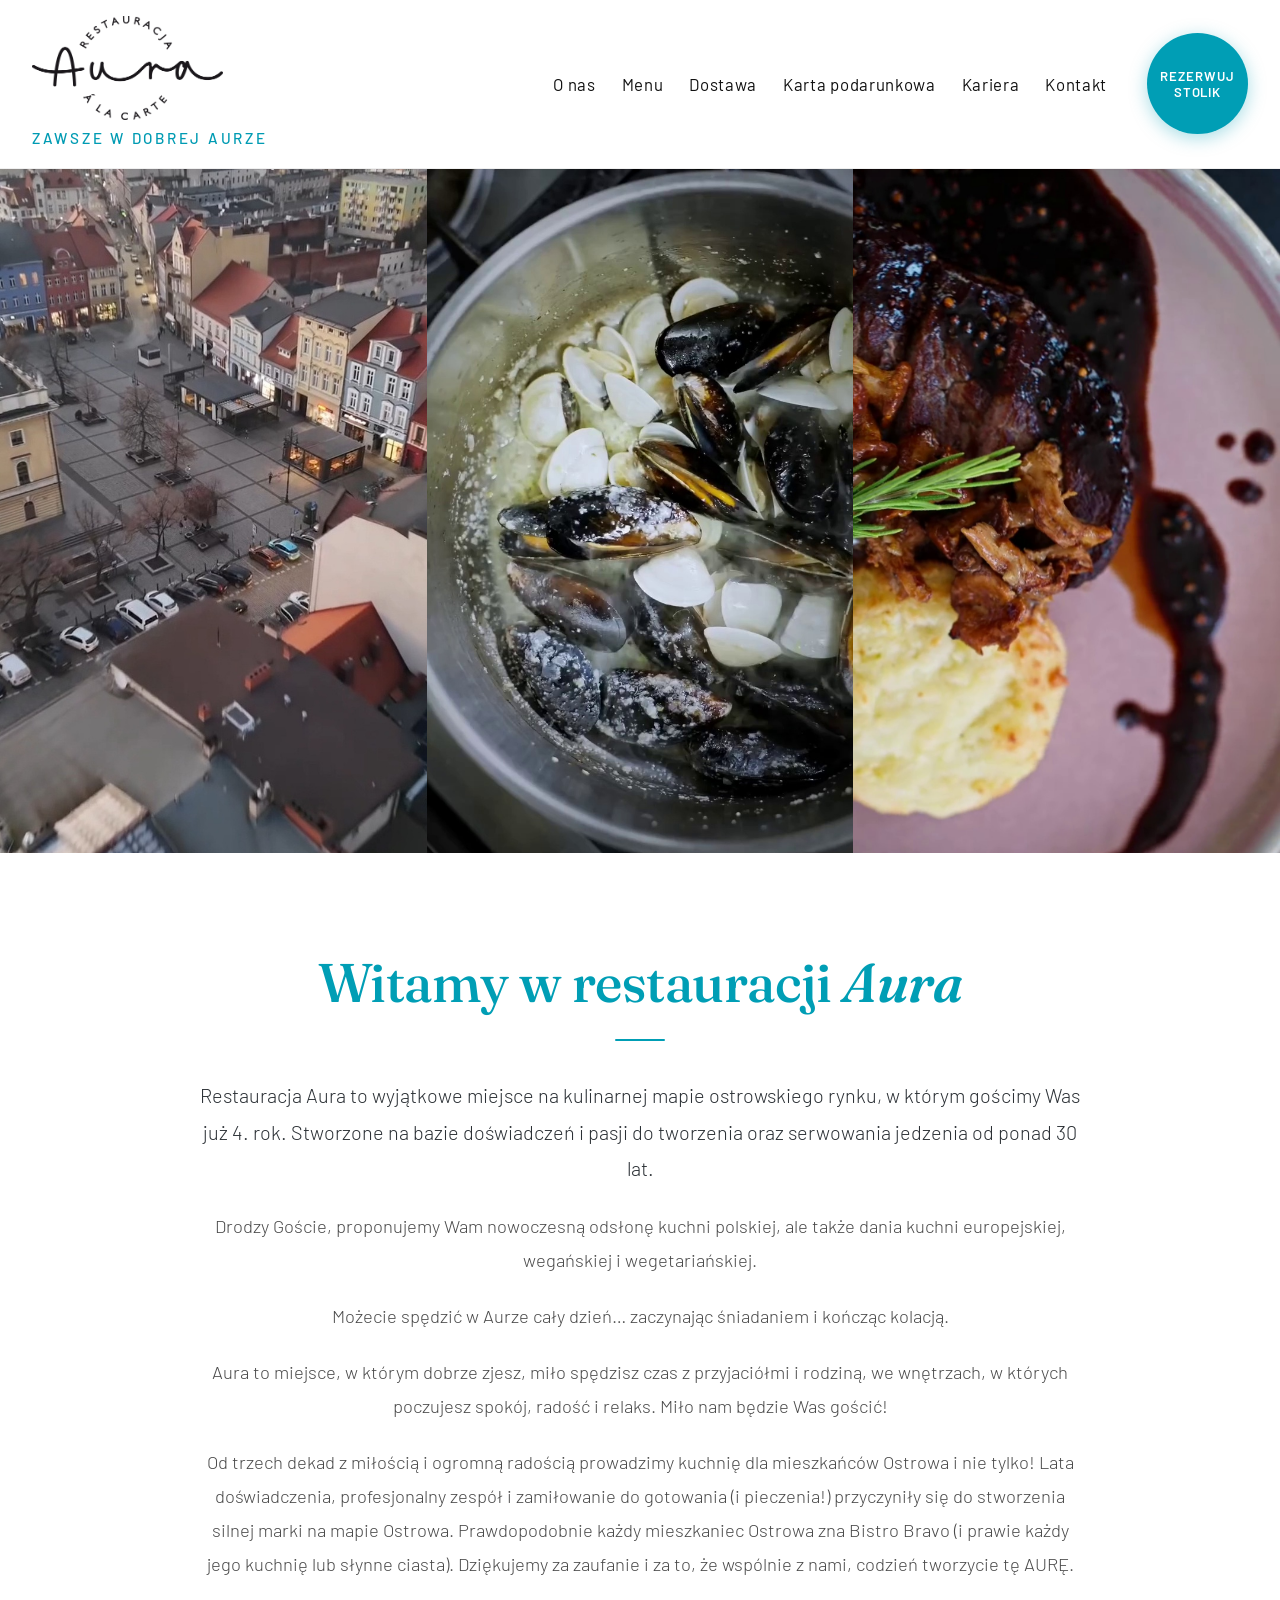
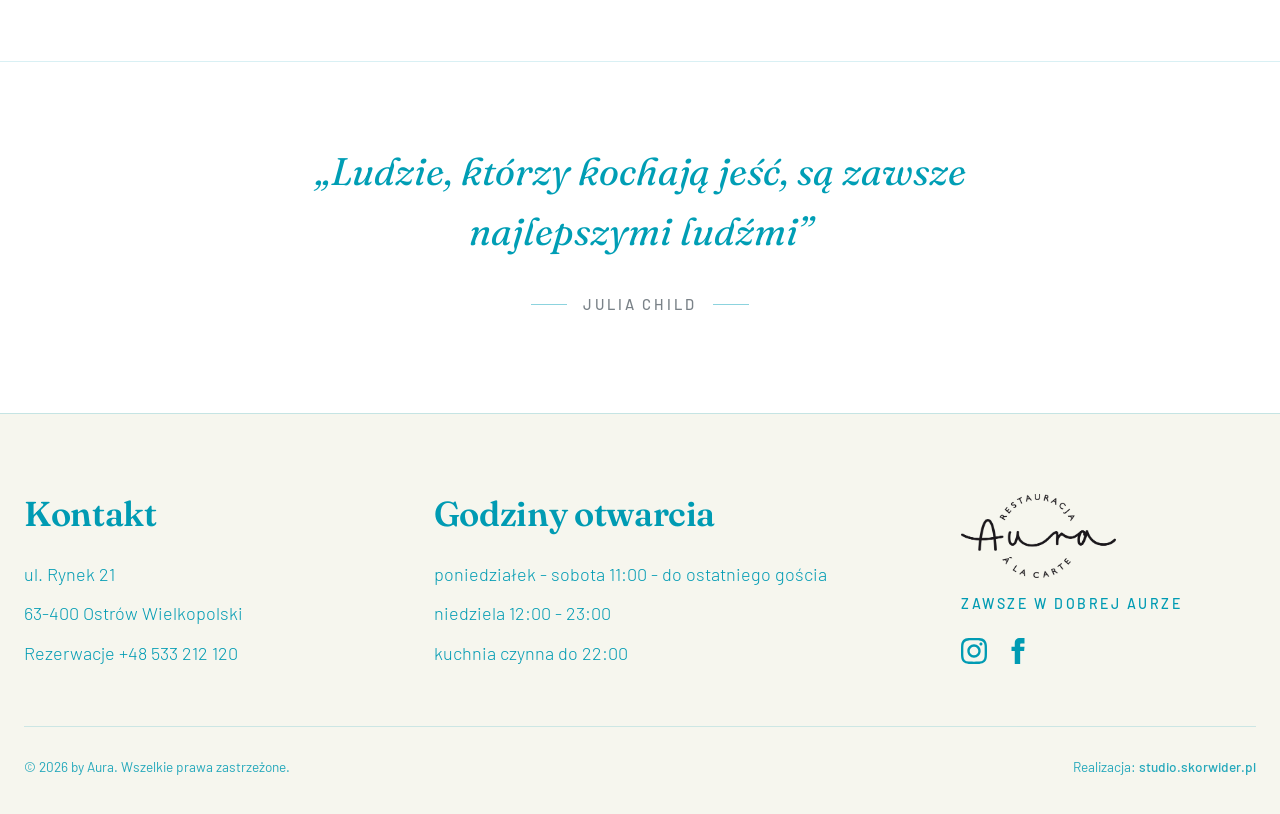
==== index.html @ ccc0af33 "Dopasowanie ukladu i stylistyki stopki (Kontakt i Godziny otwarcia) do oryginalnego projektu z zalac" ====
<!DOCTYPE html>
<html lang="pl">
<head>
  <meta charset="UTF-8">
  <meta name="viewport" content="width=device-width, initial-scale=1.0">
  <title>Aura Restauracja | Zawsze w dobrej aurze | Ostrów Wielkopolski</title>
  <meta name="description" content="Restauracja Aura à la carte na rynku w Ostrowie Wielkopolskim. Nowoczesna kuchnia polska i europejska, autorskie dania, wyjątkowa atmosfera. Zawsze w dobrej aurze.">
  <meta name="theme-color" content="#4b8a9b">
  <link rel="icon" type="image/png" href="assets/images/Aura_ikona.png">
  <link rel="preconnect" href="https://fonts.googleapis.com">
  <link rel="preconnect" href="https://fonts.gstatic.com" crossorigin>
  <link href="https://fonts.googleapis.com/css2?family=Barlow:ital,wght@0,200;0,300;0,400;0,500;0,600;0,700;1,300;1,400&family=Fraunces:ital,opsz,wght@0,9..144,300;0,9..144,400;0,9..144,500;0,9..144,600;0,9..144,700;1,9..144,400;1,9..144,500;1,9..144,600&display=swap" rel="stylesheet">
  <link rel="stylesheet" href="assets/css/style.css">
</head>
<body data-top-version="3">

  <!-- =========================================================
       FLOATING VERSION SWITCHER (Wybierz wersję nagłówka)
       ========================================================= -->
    <!-- =========================================================
       GÓRNY PASEK STRONY (UKŁAD I WYMIARY Z OBECNEJ STRONY - ZAŁĄCZNIK 2)
       ========================================================= -->
  <header class="site-header" id="siteHeader">
    <div class="header-container">
      
      <!-- LEWA STRONA: LOGO + HASŁO ZAWSZE W DOBREJ AURZE -->
      <div class="header-brand">
        <a href="#" class="logo-link">
          <img src="assets/images/Aura_logo_crop.png" alt="Aura Restauracja à la carte" class="logo-img">
        </a>
        <span class="tagline">ZAWSZE W DOBREJ AURZE</span>
      </div>

      <!-- PRAWA STRONA: MENU + OKRĄGŁY PRZYCISK REZERWACJI (101px) + IKONY SOCIAL MEDIA -->
      <div class="header-right-area">
        <nav class="main-nav" aria-label="Główna nawigacja">
          <ul class="nav-links">
            <li><a href="#o-nas" class="nav-link">O nas</a></li>
            <li class="has-submenu">
              <a href="#menu" class="nav-link">Menu</a>
              <ul class="nav-submenu">
                <li><a href="#dania" class="submenu-link">Dania</a></li>
                <li><a href="#napoje" class="submenu-link">Napoje</a></li>
                <li><a href="#alkohole" class="submenu-link">Alkohole</a></li>
              </ul>
            </li>
            <li><a href="#dostawa" class="nav-link">Dostawa</a></li>
            <li><a href="#karta-podarunkowa" class="nav-link">Karta podarunkowa</a></li>
            <li><a href="#kariera" class="nav-link">Kariera</a></li>
            <li><a href="#kontakt" class="nav-link">Kontakt</a></li>
          </ul>
        </nav>

        <div class="header-action-column">
          <a href="rezerwacja.html" class="btn-circle-booking" aria-label="Rezerwuj stolik">
            <span>Rezerwuj<br>stolik</span>
          </a>
        </div>
      </div>

    </div>
  </header>

  <!-- =========================================================
       HERO: TRZY PIONOWE FILMY OBOK SIEBIE
       ========================================================= -->
  <main>
    <section class="hero-videos-section" id="hero">
      <div class="videos-grid">

        <!-- FILM 1: Miejsce do którego chce się wracać (Klatka startowa: Rynek z góry) -->
        <article class="video-card" data-video="1" data-start="0" tabindex="0" aria-label="Odtwórz film: Miejsce do którego chce się wracać">
          <video 
            src="assets/videos/miejsce-do-ktorego-chce-sie-wracac.mp4" 
            poster="assets/images/poster_miejsce.jpg" 
            preload="metadata" 
            playsinline 
            muted>
          </video>
          </article>

        <!-- FILM 2: Mule / Owoce morza (Klatka startowa: 00:00:01) -->
        <article class="video-card" data-video="2" data-start="1.0" tabindex="0" aria-label="Odtwórz film: Świeże mule i owoce morza">
          <video 
            src="assets/videos/mule-owoce-morza.mp4" 
            poster="assets/images/poster_mule.jpg" 
            preload="metadata" 
            playsinline 
            muted>
          </video>
          </article>

        <!-- FILM 3: Soczysta Polędwica Wołowa (Klatka startowa: 00:00:19) -->
        <article class="video-card" data-video="3" data-start="19.0" tabindex="0" aria-label="Odtwórz film: Soczysta polędwica wołowa">
          <video 
            src="assets/videos/soczysta-poledwica.mp4" 
            poster="assets/images/poster_poledwica.jpg" 
            preload="metadata" 
            playsinline 
            muted>
          </video>
          </article>

      </div>
    </section>

    <!-- =========================================================
         ABOUT: WITAMY W RESTAURACJI AURA (Treść od Użytkownika)
         ========================================================= -->
    <section class="about-section" id="o-nas">
      <div class="about-container">
        
        <header class="about-header">
          <h2 class="about-heading">Witamy w restauracji <span class="brand-italic">Aura</span></h2>
          <div class="teal-divider-line"></div>
        </header>

        <div class="about-intro-text">
          <p class="about-lead">
            Restauracja Aura to wyjątkowe miejsce na kulinarnej mapie ostrowskiego rynku, w którym gościmy Was już 4. rok. Stworzone na bazie doświadczeń i pasji do tworzenia oraz serwowania jedzenia od ponad 30 lat.
          </p>

          <p>
            Drodzy Goście, proponujemy Wam nowoczesną odsłonę kuchni polskiej, ale także dania kuchni europejskiej, wegańskiej i wegetariańskiej.
          </p>

          <p>
            Możecie spędzić w Aurze cały dzień… zaczynając śniadaniem i kończąc kolacją.
          </p>

          <p>
            Aura to miejsce, w którym dobrze zjesz, miło spędzisz czas z przyjaciółmi i rodziną, we wnętrzach, w których poczujesz spokój, radość i relaks. Miło nam będzie Was gościć!
          </p>

          <p>
            Od trzech dekad z miłością i ogromną radością prowadzimy kuchnię dla mieszkańców Ostrowa i nie tylko! Lata doświadczenia, profesjonalny zespół i zamiłowanie do gotowania (i pieczenia!) przyczyniły się do stworzenia silnej marki na mapie Ostrowa. Prawdopodobnie każdy mieszkaniec Ostrowa zna Bistro Bravo (i prawie każdy jego kuchnię lub słynne ciasta). Dziękujemy za zaufanie i za to, że wspólnie z nami, codzień tworzycie tę AURĘ.
          </p>
        </div>



      </div>
    </section>

    <!-- =========================================================
         CYTAT KULINARNY (JULIA CHILD)
         ========================================================= -->
    <section class="quote-section" aria-label="Cytat kulinarny">
      <div class="quote-container">
        <blockquote class="quote-text">
          „Ludzie, którzy kochają jeść, są zawsze najlepszymi ludźmi”
        </blockquote>
        <div class="quote-author">
          Julia Child
        </div>
      </div>
    </section>

  </main>

  <!-- =========================================================
       STOPKA STRONY
       ========================================================= -->
  <footer class="site-footer" id="kontakt">
    <div class="footer-container">
      
      <div class="footer-col footer-contact-col">
        <h3 class="footer-heading">Kontakt</h3>
        <div class="footer-text-block">
          <p>ul. Rynek 21</p>
          <p>63-400 Ostrów Wielkopolski</p>
          <p><a href="tel:+48533212120" class="footer-link-item">Rezerwacje +48 533 212 120</a></p>
        </div>
      </div>

      <div class="footer-col footer-hours-col">
        <h3 class="footer-heading">Godziny otwarcia</h3>
        <div class="footer-text-block">
          <p>poniedziałek - sobota 11:00 - do ostatniego gościa</p>
          <p>niedziela 12:00 - 23:00</p>
          <p>kuchnia czynna do 22:00</p>
        </div>
      </div>

      <div class="footer-col footer-brand-col">
        <img src="assets/images/Aura_logo_crop.png" alt="Aura Restauracja à la carte" class="footer-logo">
        <p class="footer-tagline">Zawsze w dobrej aurze</p>
        <div class="footer-socials">
          <a href="https://www.instagram.com/aura.restauracja?igsh=MXBmbDlhY2dtZnp1bA==" target="_blank" rel="noopener" class="footer-social-link" aria-label="Instagram">
            <svg viewBox="0 0 24 24"><path d="M12 2.163c3.204 0 3.584.012 4.85.07 3.252.148 4.771 1.691 4.919 4.919.058 1.265.069 1.645.069 4.849 0 3.205-.012 3.584-.069 4.849-.149 3.225-1.664 4.771-4.919 4.919-1.266.058-1.644.07-4.85.07-3.204 0-3.584-.012-4.849-.07-3.26-.149-4.771-1.699-4.919-4.92-.058-1.265-.07-1.644-.07-4.849 0-3.204.013-3.583.07-4.849.149-3.227 1.664-4.771 4.919-4.919 1.266-.057 1.645-.069 4.849-.069zm0-2.163c-3.259 0-3.667.014-4.947.072-4.358.2-6.78 2.618-6.98 6.98-.059 1.281-.073 1.689-.073 4.948 0 3.259.014 3.668.072 4.948.2 4.358 2.618 6.78 6.98 6.98 1.281.058 1.689.072 4.948.072 3.259 0 3.668-.014 4.948-.072 4.354-.2 6.782-2.618 6.979-6.98.059-1.28.073-1.689.073-4.948 0-3.259-.014-3.667-.072-4.947-.196-4.354-2.617-6.78-6.979-6.98-1.281-.059-1.69-.073-4.949-.073zm0 5.838c-3.403 0-6.162 2.759-6.162 6.162s2.759 6.163 6.162 6.163 6.162-2.759 6.162-6.163c0-3.403-2.759-6.162-6.162-6.162zm0 10.162c-2.209 0-4-1.79-4-4 0-2.209 1.791-4 4-4s4 1.791 4 4c0 2.21-1.791 4-4 4zm6.406-11.845c-.796 0-1.441.645-1.441 1.44s.645 1.44 1.441 1.44c.795 0 1.439-.645 1.439-1.44s-.644-1.44-1.439-1.44z"/></svg>
          </a>
          <a href="https://m.facebook.com/profile.php/?id=61554936105531" target="_blank" rel="noopener" class="footer-social-link" aria-label="Facebook">
            <svg viewBox="0 0 24 24"><path d="M9 8h-3v4h3v12h5v-12h3.642l.358-4h-4v-1.667c0-.955.192-1.333 1.115-1.333h2.885v-5h-3.808c-3.596 0-5.192 1.583-5.192 4.615v3.385z"/></svg>
          </a>
        </div>
      </div>

    </div>

    <div class="footer-bottom">
      <div>© 2026 by Aura. Wszelkie prawa zastrzeżone.</div>
      <div>Realizacja: <a href="https://studio.skorwider.pl" target="_blank" rel="noopener">studio.skorwider.pl</a></div>
    </div>
  </footer>



  <script src="assets/js/main.js"></script>
</body>
</html>
---- assets/css/style.css ----
@import url('https://fonts.googleapis.com/css2?family=Barlow:ital,wght@0,200;0,300;0,400;0,500;0,600;0,700;1,300;1,400&family=Fraunces:ital,opsz,wght@0,9..144,300;0,9..144,400;0,9..144,500;0,9..144,600;0,9..144,700;1,9..144,400;1,9..144,500;1,9..144,600&display=swap');

:root {
  /* =========================================================
     DOKŁADNY KOLOR MARKI AURA ZE STRONY AURARESTAURACJA.PL:
     - Tło kółka / przyciski / akcenty (83 wystąpienia na live site):
       HEX: #009EB5 (lub #009BB3)
       RGB: rgb(0, 158, 181)
       CMYK: C=100%, M=13%, Y=0%, K=29%
     - Tekst hasła ZAWSZE W DOBREJ AURZE:
       HEX: #009BB3
       RGB: rgb(0, 155, 179)
       CMYK: C=100%, M=13%, Y=0%, K=30%
     ========================================================= */
  --aura-teal: #009EB5;
  --aura-teal-text: #009BB3;
  --aura-teal-dark: #007c8f;
  --aura-teal-light: #24bcd6;
  --aura-teal-soft: rgba(0, 158, 181, 0.12);
  --aura-teal-glow: rgba(0, 158, 181, 0.38);
  
  --aura-dark: #1f2326;
  --aura-gray: #555d65;
  --aura-gray-light: #8e959d;
  --aura-border: #e2e8ea;
  
  /* Fonty z oryginalnej strony: Fraunces dla nagłówków, Barlow dla menu i treści */
  --font-heading: 'Fraunces', Georgia, serif;
  --font-main: 'Barlow', -apple-system, BlinkMacSystemFont, 'Segoe UI', Roboto, sans-serif;
  --font-quote: 'Fraunces', Georgia, serif;
  
  --shadow-sm: 0 4px 12px rgba(0, 0, 0, 0.05);
  --shadow-md: 0 12px 32px rgba(0, 0, 0, 0.08);
  --shadow-lg: 0 20px 48px rgba(0, 0, 0, 0.14);
  
  --radius-sm: 6px;
  --radius-md: 12px;
  --radius-lg: 20px;
  --radius-pill: 9999px;
  --transition: all 0.3s cubic-bezier(0.25, 0.8, 0.25, 1);
}

*, *::before, *::after {
  box-sizing: border-box;
  margin: 0;
  padding: 0;
}

html {
  scroll-behavior: smooth;
  font-size: 16px;
}

body {
  font-family: var(--font-main);
  background-color: #ffffff;
  color: var(--aura-dark);
  line-height: 1.7;
  overflow-x: clip;
  -webkit-font-smoothing: antialiased;
}

/* =========================================================
   GÓRNY PASEK STRONY (DOKŁADNY UKŁAD I WYMIARY ZE STRONY - ZAŁĄCZNIK 2)
   ========================================================= */
header.site-header {
  position: sticky;
  top: 0;
  z-index: 1000;
  width: 100%;
  background-color: #ffffff;
  border-bottom: 1px solid rgba(0, 0, 0, 0.06);
  box-shadow: 0 2px 10px rgba(0, 0, 0, 0.03);
  transition: var(--transition);
}

.header-container {
  max-width: 1280px;
  margin: 0 auto;
  padding: 16px 32px;
  display: flex;
  align-items: center;
  justify-content: space-between;
}

/* LEWA STRONA: LOGO + HASŁO ZAWSZE W DOBREJ AURZE */
.header-brand {
  display: flex;
  flex-direction: column;
  align-items: flex-start;
  text-decoration: none;
}

.logo-link {
  display: inline-block;
  line-height: 1;
}

.logo-img {
  /* Logo przycięte z przezroczystych marginesów; +200% (3x) względem poprzedniej widocznej wielkości */
  height: 104px;
  width: auto;
  display: block;
}

.tagline {
  font-family: var(--font-main);
  font-size: 0.95rem;
  font-weight: 500;
  letter-spacing: 0.18em;
  text-transform: uppercase;
  color: var(--aura-teal-text); /* #009BB3 */
  margin-top: 6px;
  display: block;
}

/* PRAWA STRONA: MENU + OKRĄGŁY PRZYCISK REZERWACJI (101px) + IKONY SOCIAL MEDIA */
.header-right-area {
  display: flex;
  align-items: center;
  gap: 40px;
}

.nav-links {
  display: flex;
  align-items: center;
  list-style: none;
  gap: 26px;
}

.nav-link {
  text-decoration: none;
  font-family: var(--font-main);
  font-size: 1.05rem;
  font-weight: 400;
  letter-spacing: 0.04em;
  color: #111111;
  transition: var(--transition);
  position: relative;
  padding: 6px 0;
  display: inline-flex;
  align-items: center;
}

.nav-link::after {
  content: '';
  position: absolute;
  bottom: 0;
  left: 0;
  width: 0;
  height: 2px;
  background: var(--aura-teal);
  transition: width 0.3s ease;
}

.nav-link:hover {
  color: var(--aura-teal);
}

.nav-link:hover::after {
  width: 100%;
}

/* Podmenu rozwijane po najechaniu na Menu (w linii poniżej: Dania, Napoje, Alkohole) */
.has-submenu {
  position: relative;
}

.has-submenu::after {
  content: '';
  position: absolute;
  top: 100%;
  left: -20px;
  right: -20px;
  height: 20px;
}

.nav-submenu {
  position: absolute;
  top: calc(100% + 10px);
  left: 50%;
  transform: translateX(-50%) translateY(6px);
  background: #ffffff;
  padding: 8px 18px;
  border-radius: 9999px;
  box-shadow: 0 10px 30px rgba(0, 0, 0, 0.08), 0 2px 8px rgba(0, 158, 181, 0.15);
  border: 1px solid rgba(0, 158, 181, 0.3);
  display: flex;
  align-items: center;
  gap: 16px;
  list-style: none;
  margin: 0;
  opacity: 0;
  visibility: hidden;
  transition: all 0.25s cubic-bezier(0.16, 1, 0.3, 1);
  pointer-events: none;
  z-index: 1200;
  white-space: nowrap;
}

.has-submenu:hover .nav-submenu,
.has-submenu:focus-within .nav-submenu {
  opacity: 1;
  visibility: visible;
  transform: translateX(-50%) translateY(0);
  pointer-events: auto;
}

.submenu-link {
  font-family: var(--font-main);
  font-size: 0.92rem;
  font-weight: 500;
  color: #222222;
  text-decoration: none;
  letter-spacing: 0.03em;
  padding: 2px 4px;
  transition: var(--transition);
  position: relative;
}

.submenu-link::after {
  content: '';
  position: absolute;
  bottom: -2px;
  left: 0;
  width: 0;
  height: 1.5px;
  background: var(--aura-teal);
  transition: width 0.25s ease;
}

.submenu-link:hover {
  color: var(--aura-teal);
}

.submenu-link:hover::after {
  width: 100%;
}

/* Kolumna z okrągłym przyciskiem (dokładnie 101px jak na obecnej stronie) i ikonami SoMe pod spodem */
.header-action-column {
  display: flex;
  flex-direction: column;
  align-items: center;
  gap: 8px;
  flex-shrink: 0;
}

.btn-circle-booking {
  width: 101px;
  height: 101px;
  border-radius: 50%;
  background-color: var(--aura-teal); /* #009EB5 / rgb(0, 158, 181) */
  color: #ffffff;
  display: flex;
  align-items: center;
  justify-content: center;
  text-align: center;
  font-family: var(--font-main);
  font-size: 0.82rem;
  font-weight: 600;
  line-height: 1.25;
  letter-spacing: 0.07em;
  text-transform: uppercase;
  cursor: pointer;
  border: none;
  text-decoration: none;
  box-shadow: 0 4px 18px rgba(0, 158, 181, 0.35);
  transition: var(--transition);
}

.btn-circle-booking:hover {
  background-color: var(--aura-teal-dark);
  transform: scale(1.04);
  box-shadow: 0 8px 24px rgba(0, 158, 181, 0.45);
}

/* =========================================================
   HERO: 3 PIONOWE FILMY (BEZ CZARNYCH PASKÓW, NA CAŁĄ SZEROKOŚĆ)
   ========================================================= */
.hero-videos-section {
  width: 100%;
  max-width: 100%;
  padding: 0;
  margin: 0;
  background-color: #000000;
  overflow: hidden;
  line-height: 0;
}

.videos-grid {
  display: flex;
  width: 100%;
  margin: 0;
  padding: 0;
  gap: 0; /* Filmy stykają się ze sobą bezpośrednio bez odstępów */
}

.video-card {
  flex: 1 1 33.333333%;
  width: 33.333333%;
  height: 76vh; /* Format dopasowany w pionie do pełnej szerokości ekranu */
  min-height: 520px;
  max-height: 840px;
  position: relative;
  overflow: hidden;
  margin: 0;
  padding: 0;
  border: none;
  border-radius: 0;
  background-color: #000000;
  cursor: pointer;
}

.video-card video {
  width: 100%;
  height: 100%;
  object-fit: cover; /* Wypełnia cały kadr bez żadnych czarnych pasów po bokach */
  object-position: center center;
  display: block;
  transition: transform 0.5s cubic-bezier(0.16, 1, 0.3, 1);
}

.video-card:hover video {
  transform: scale(1.02);
}

/* =========================================================
   ABOUT: WITAMY W RESTAURACJI AURA (Załącznik 3 & 5)
   ========================================================= */
.about-section {
  padding: 96px 24px 80px;
  background-color: #ffffff;
  position: relative;
}

.about-container {
  max-width: 880px;
  margin: 0 auto;
  text-align: center;
}

.about-header {
  margin-bottom: 28px;
}

.about-heading {
  font-family: var(--font-heading);
  font-size: clamp(2.3rem, 4.4vw, 3.4rem);
  font-weight: 500;
  color: var(--aura-teal); /* #009BB3 */
  letter-spacing: -0.01em;
  line-height: 1.25;
}

.about-heading .brand-italic {
  font-style: italic;
  font-weight: 600;
}

.teal-divider-line {
  width: 50px;
  height: 2px;
  background-color: var(--aura-teal); /* #009BB3 */
  margin: 22px auto 36px;
  border-radius: 2px;
}

.about-intro-text {
  display: flex;
  flex-direction: column;
  gap: 22px;
  font-size: 1.15rem;
  font-weight: 300;
  line-height: 1.85;
  color: #4a4a4a;
}

.about-lead {
  font-size: 1.24rem;
  font-weight: 300;
  color: #2b3035;
}



/* =========================================================
   CYTAT KULINARNY (JULIA CHILD - BEZ BEŻOWEGO PODLEWU)
   ========================================================= */
.quote-section {
  padding: 80px 24px 96px;
  background-color: #ffffff;
  text-align: center;
  position: relative;
  border-top: 1px solid rgba(0, 155, 179, 0.15);
}

.quote-container {
  max-width: 860px;
  margin: 0 auto;
  position: relative;
  z-index: 1;
}

.quote-text {
  font-family: var(--font-quote);
  font-size: clamp(1.6rem, 3.2vw, 2.4rem);
  font-style: italic;
  font-weight: 400;
  line-height: 1.55;
  color: var(--aura-teal); /* #009BB3 */
  margin-bottom: 24px;
}

.quote-author {
  font-family: var(--font-main);
  font-size: 0.92rem;
  font-weight: 500;
  letter-spacing: 0.2em;
  text-transform: uppercase;
  color: #7a8288;
  display: inline-flex;
  align-items: center;
  gap: 16px;
}

.quote-author::before,
.quote-author::after {
  content: '';
  width: 36px;
  height: 1.5px;
  background: var(--aura-teal);
  opacity: 0.45;
}

/* =========================================================
   STOPKA (W STYLU BRANDOWYM AURA - ZGODNA Z ZAŁĄCZNIKIEM)
   ========================================================= */
footer.site-footer {
  padding: 80px 24px 36px;
  background-color: #F6F6EE; /* Kolor tła ze strony live / załącznika */
  color: var(--aura-teal-text); /* #009BB3 */
  border-top: 1px solid rgba(0, 155, 179, 0.2);
}

.footer-container {
  max-width: 1280px;
  margin: 0 auto;
  display: grid;
  grid-template-columns: 1.2fr 1.6fr 1fr;
  gap: 56px;
  align-items: start;
  margin-bottom: 56px;
}

.footer-heading {
  font-family: var(--font-heading);
  font-size: clamp(2rem, 2.7vw, 2.5rem);
  font-weight: 600;
  color: var(--aura-teal-text); /* #009BB3 */
  line-height: 1.15;
  margin-bottom: 24px;
  letter-spacing: -0.01em;
  text-transform: none;
  border-bottom: none;
  padding-bottom: 0;
}

.footer-text-block {
  font-family: var(--font-main);
  font-size: 1.125rem; /* 18px */
  font-weight: 300;
  line-height: 1.85;
  color: var(--aura-teal-text); /* #009BB3 */
}

.footer-text-block p {
  margin-bottom: 6px;
}

.footer-text-block p:last-child {
  margin-bottom: 0;
}

.footer-link-item {
  color: inherit;
  text-decoration: none;
  transition: var(--transition);
  display: inline-block;
}

.footer-link-item:hover {
  color: var(--aura-teal-dark);
  text-decoration: underline;
}

.footer-brand-col {
  display: flex;
  flex-direction: column;
  align-items: flex-start;
}

.footer-logo {
  height: 84px;
  width: auto;
  display: block;
  margin-bottom: 14px;
}

.footer-tagline {
  font-size: 0.88rem;
  font-weight: 500;
  letter-spacing: 0.18em;
  text-transform: uppercase;
  color: var(--aura-teal-text);
  margin-bottom: 22px;
}

.footer-socials {
  display: flex;
  align-items: center;
  gap: 18px;
}

.footer-social-link {
  display: inline-flex;
  align-items: center;
  justify-content: center;
  width: 26px;
  height: 26px;
  color: var(--aura-teal-text);
  transition: var(--transition);
}

.footer-social-link svg {
  width: 26px;
  height: 26px;
  fill: currentColor;
}

.footer-social-link:hover {
  color: var(--aura-teal-dark);
  transform: translateY(-2px);
}

.footer-bottom {
  max-width: 1280px;
  margin: 0 auto;
  padding-top: 28px;
  border-top: 1px solid rgba(0, 155, 179, 0.2);
  display: flex;
  justify-content: space-between;
  align-items: center;
  font-size: 0.85rem;
  color: var(--aura-teal-text);
  opacity: 0.85;
}

.footer-bottom a {
  color: inherit;
  text-decoration: none;
  font-weight: 500;
}

.footer-bottom a:hover {
  text-decoration: underline;
}

/* =========================================================
   RESERVATION MODAL
   ========================================================= */
.modal-backdrop {
  position: fixed;
  inset: 0;
  background: rgba(0, 0, 0, 0.65);
  backdrop-filter: blur(8px);
  z-index: 10001;
  opacity: 0;
  visibility: hidden;
  transition: all 0.3s ease;
  display: flex;
  align-items: center;
  justify-content: center;
  padding: 20px;
}

.modal-backdrop.open {
  opacity: 1;
  visibility: visible;
}

.reservation-modal {
  background: #ffffff;
  width: 100%;
  max-width: 520px;
  border-radius: var(--radius-lg);
  box-shadow: 0 24px 60px rgba(0, 0, 0, 0.3);
  padding: 36px;
  position: relative;
  transform: translateY(20px);
  transition: transform 0.3s cubic-bezier(0.16, 1, 0.3, 1);
}

.modal-backdrop.open .reservation-modal {
  transform: translateY(0);
}

.modal-close-btn {
  position: absolute;
  top: 20px;
  right: 20px;
  background: #f0f4f6;
  border: none;
  width: 36px;
  height: 36px;
  border-radius: 50%;
  display: flex;
  align-items: center;
  justify-content: center;
  cursor: pointer;
  color: var(--aura-gray);
  transition: var(--transition);
}

.modal-close-btn:hover {
  background: #e2ebed;
  color: var(--aura-dark);
}

.modal-title {
  font-family: var(--font-heading);
  font-size: 1.7rem;
  font-weight: 600;
  color: var(--aura-teal);
  margin-bottom: 6px;
}

.modal-subtitle {
  font-size: 0.9rem;
  color: var(--aura-gray);
  margin-bottom: 24px;
}

.modal-direct-call {
  background: #f5fbfc;
  border-radius: var(--radius-md);
  padding: 16px;
  text-align: center;
  margin-bottom: 24px;
  border: 1px dashed var(--aura-teal);
}

.modal-direct-call p {
  font-size: 0.85rem;
  color: var(--aura-gray);
  margin-bottom: 6px;
}

.modal-direct-call a {
  font-size: 1.35rem;
  font-weight: 700;
  color: var(--aura-teal);
  text-decoration: none;
}

.form-group {
  margin-bottom: 16px;
}

.form-group label {
  display: block;
  font-size: 0.82rem;
  font-weight: 600;
  text-transform: uppercase;
  letter-spacing: 0.05em;
  color: var(--aura-gray);
  margin-bottom: 6px;
}

.form-input {
  width: 100%;
  padding: 12px 14px;
  border-radius: var(--radius-sm);
  border: 1px solid var(--aura-border);
  font-family: var(--font-main);
  font-size: 0.95rem;
  transition: var(--transition);
  background: #fafbfc;
}

.form-input:focus {
  outline: none;
  border-color: var(--aura-teal);
  background: #ffffff;
  box-shadow: 0 0 0 3px var(--aura-teal-soft);
}

.form-row {
  display: grid;
  grid-template-columns: 1fr 1fr;
  gap: 12px;
}

.btn-submit {
  width: 100%;
  padding: 14px;
  border-radius: var(--radius-pill);
  background: var(--aura-teal);
  color: #fff;
  border: none;
  font-family: var(--font-main);
  font-size: 0.92rem;
  font-weight: 600;
  letter-spacing: 0.1em;
  text-transform: uppercase;
  cursor: pointer;
  transition: var(--transition);
  margin-top: 10px;
}

.btn-submit:hover {
  background: var(--aura-teal-dark);
  transform: translateY(-2px);
  box-shadow: 0 6px 18px rgba(0, 155, 179, 0.35);
}

/* =========================================================
   PODSTRONA REZERWACJI (rezerwacja.html)
   ========================================================= */
.page-hero-section {
  padding: 64px 24px 24px;
  background-color: #ffffff;
  text-align: center;
}

.page-title {
  font-family: var(--font-heading);
  font-size: clamp(2.4rem, 4.5vw, 3.4rem);
  font-weight: 500;
  color: var(--aura-teal-text);
  margin-bottom: 12px;
}

.res-content-wrapper {
  max-width: 860px;
  margin: 0 auto;
  padding: 10px 24px 80px;
}

.res-intro-p {
  font-size: 1.15rem;
  font-weight: 300;
  line-height: 1.85;
  color: #333333;
  text-align: center;
  margin-bottom: 32px;
}

.res-intro-p strong {
  font-weight: 600;
  color: #111111;
}

.res-notice-box {
  background-color: #f4fbfd;
  border-left: 4px solid var(--aura-teal);
  border-radius: var(--radius-sm);
  padding: 24px 28px;
  margin-bottom: 48px;
  box-shadow: 0 4px 16px rgba(0, 158, 181, 0.06);
}

.res-notice-box p {
  font-size: 1.02rem;
  font-weight: 400;
  line-height: 1.75;
  color: #2b3035;
  margin-bottom: 12px;
}

.res-email-link {
  display: inline-flex;
  align-items: center;
  gap: 8px;
  color: var(--aura-teal);
  font-weight: 600;
  text-decoration: underline;
  transition: var(--transition);
}

.res-email-link:hover {
  color: var(--aura-teal-dark);
}

.res-section-header {
  font-size: 1.12rem;
  font-weight: 600;
  letter-spacing: 0.12em;
  text-transform: uppercase;
  color: var(--aura-teal);
  margin-bottom: 20px;
}

.res-options-list {
  display: flex;
  flex-direction: column;
  gap: 16px;
  margin-bottom: 48px;
}

.res-option-card {
  background: #ffffff;
  border: 1px solid rgba(0, 158, 181, 0.2);
  border-radius: var(--radius-md);
  padding: 22px 26px;
  transition: var(--transition);
}

.res-option-card:hover {
  border-color: var(--aura-teal);
  box-shadow: 0 6px 20px rgba(0, 158, 181, 0.08);
}

.res-option-title {
  font-family: var(--font-heading);
  font-size: 1.25rem;
  font-weight: 600;
  color: #1f2326;
  margin-bottom: 6px;
}

.res-option-desc {
  font-size: 1.02rem;
  font-weight: 300;
  color: #4a4a4a;
  line-height: 1.65;
  margin: 0;
}

.res-rules-card {
  background: #fbfcfc;
  border-radius: var(--radius-md);
  padding: 28px 32px;
  margin-bottom: 64px;
  border: 1px solid var(--aura-border);
}

.res-rules-card ul {
  list-style: none;
  padding: 0;
  margin: 0;
  display: flex;
  flex-direction: column;
  gap: 14px;
}

.res-rules-card li {
  position: relative;
  padding-left: 28px;
  font-size: 1.02rem;
  font-weight: 300;
  color: #333333;
  line-height: 1.65;
}

.res-rules-card li::before {
  content: '•';
  position: absolute;
  left: 8px;
  top: -2px;
  color: var(--aura-teal);
  font-size: 1.4rem;
}

/* =========================================================
   FORMULARZ REZERWACJI (DOKŁADNIE WEDŁUG ZAŁĄCZNIKA)
   ========================================================= */
.res-form-section {
  max-width: 760px;
  margin: 0 auto;
  padding-top: 20px;
}

.res-form-heading {
  font-family: var(--font-heading);
  font-size: clamp(2.2rem, 4vw, 2.9rem);
  font-weight: 500;
  color: var(--aura-teal);
  text-align: center;
  margin-bottom: 44px;
  letter-spacing: -0.01em;
}

.booking-custom-form {
  display: flex;
  flex-direction: column;
  gap: 32px;
}

.form-grid-2 {
  display: grid;
  grid-template-columns: 1fr 1fr;
  gap: 36px 40px;
}

.form-field {
  display: flex;
  flex-direction: column;
  position: relative;
}

.form-field-label {
  font-family: var(--font-main);
  font-size: 1.05rem;
  font-weight: 400;
  color: #444444;
  margin-bottom: 6px;
}

.form-field-label .required-star {
  color: #555555;
  margin-left: 2px;
}

.field-underline {
  border: none;
  border-bottom: 1.5px solid var(--aura-teal);
  background: transparent;
  padding: 8px 0;
  font-family: var(--font-main);
  font-size: 1.02rem;
  color: #111111;
  border-radius: 0;
  outline: none;
  transition: border-color 0.25s ease;
  width: 100%;
}

.field-underline::placeholder {
  color: #9aa2a9;
  font-weight: 300;
  font-size: 0.98rem;
}

.field-underline:focus {
  border-bottom: 2px solid var(--aura-teal-dark);
}

.tel-composite {
  display: grid;
  grid-template-columns: 110px 1fr;
  gap: 16px;
}

/* Custom select styling with chevron arrow */
select.field-underline {
  appearance: none;
  -webkit-appearance: none;
  background-image: url("data:image/svg+xml;charset=UTF-8,%3Csvg xmlns='http://www.w3.org/2000/svg' viewBox='0 0 24 24' fill='%23111111'%3E%3Cpath d='M7 10l5 5 5-5z'/%3E%3C/svg%3E");
  background-repeat: no-repeat;
  background-position: right 4px center;
  background-size: 18px;
  cursor: pointer;
  padding-right: 24px;
}

/* reCAPTCHA visual block */
.recaptcha-mock-card {
  background: #f9f9f9;
  border: 1px solid #d3d3d3;
  border-radius: 4px;
  box-shadow: 0 1px 3px rgba(0, 0, 0, 0.08);
  width: 302px;
  height: 76px;
  padding: 0 12px;
  display: flex;
  align-items: center;
  justify-content: space-between;
  margin-top: 10px;
  user-select: none;
}

.recaptcha-left {
  display: flex;
  align-items: center;
  gap: 12px;
  cursor: pointer;
}

.recaptcha-checkbox {
  width: 24px;
  height: 24px;
  border: 2px solid #c1c1c1;
  border-radius: 2px;
  background: #ffffff;
  display: flex;
  align-items: center;
  justify-content: center;
  cursor: pointer;
  transition: all 0.2s ease;
}

.recaptcha-checkbox.checked {
  border-color: #0f9d58;
  background: #ffffff;
}

.recaptcha-checkbox.checked::after {
  content: '✔';
  color: #0f9d58;
  font-size: 16px;
  font-weight: bold;
}

.recaptcha-label {
  font-family: var(--font-main);
  font-size: 0.88rem;
  color: #222222;
  font-weight: 500;
  cursor: pointer;
}

.recaptcha-right {
  display: flex;
  flex-direction: column;
  align-items: center;
  justify-content: center;
}

.recaptcha-logo-icon {
  width: 28px;
  height: 28px;
  background-image: url("data:image/svg+xml;charset=UTF-8,%3Csvg xmlns='http://www.w3.org/2000/svg' viewBox='0 0 48 48'%3E%3Cpath fill='%231A73E8' d='M24 4C12.95 4 4 12.95 4 24c0 4.1 1.25 7.9 3.4 11.08L10.3 33A15.9 15.9 0 0 1 8 24c0-8.84 7.16-16 16-16 4.42 0 8.42 1.79 11.31 4.69l-4.69 4.69H44V4l-4.7 4.7A19.88 19.88 0 0 0 24 4z'/%3E%3Cpath fill='%234285F4' d='M44 24c0-4.1-1.25-7.9-3.4-11.08L37.7 15A15.9 15.9 0 0 1 40 24c0 8.84-7.16 16-16 16-4.42 0-8.42-1.79-11.31-4.69l4.69-4.69H4v13.38l4.7-4.7A19.88 19.88 0 0 0 24 44c11.05 0 20-8.95 20-20z'/%3E%3C/svg%3E");
  background-size: contain;
  background-repeat: no-repeat;
}

.recaptcha-text {
  font-size: 0.65rem;
  color: #555555;
  text-transform: uppercase;
  font-weight: 600;
  margin-top: 2px;
}

.btn-send-request {
  align-self: center;
  background-color: var(--aura-teal); /* #009EB5 / rgb(0, 158, 181) */
  color: #ffffff;
  font-family: var(--font-heading);
  font-size: 1.35rem;
  font-weight: 600;
  padding: 12px 48px;
  border-radius: 8px;
  border: none;
  cursor: pointer;
  box-shadow: 0 4px 16px rgba(0, 158, 181, 0.3);
  transition: var(--transition);
  margin-top: 12px;
}

.btn-send-request:hover {
  background-color: var(--aura-teal-dark);
  transform: translateY(-2px);
  box-shadow: 0 8px 24px rgba(0, 158, 181, 0.45);
}

/* Success notification message */
.res-success-card {
  display: none;
  background: #f0fafb;
  border: 1px solid var(--aura-teal);
  border-radius: var(--radius-md);
  padding: 40px 32px;
  text-align: center;
  box-shadow: 0 10px 30px rgba(0, 158, 181, 0.12);
  margin-top: 20px;
}

.res-success-card.active {
  display: block;
  animation: fadeInSuccess 0.4s ease forwards;
}

@keyframes fadeInSuccess {
  from { opacity: 0; transform: translateY(12px); }
  to { opacity: 1; transform: translateY(0); }
}

.res-success-card .success-check-circle {
  width: 56px;
  height: 56px;
  background: var(--aura-teal);
  color: #ffffff;
  border-radius: 50%;
  display: flex;
  align-items: center;
  justify-content: center;
  font-size: 1.8rem;
  margin: 0 auto 20px;
}

.res-success-card .success-main-text {
  font-family: var(--font-heading);
  font-size: 1.45rem;
  font-weight: 600;
  color: #1f2326;
  margin-bottom: 12px;
  line-height: 1.4;
}

.res-success-card .success-sub-text {
  font-size: 1.15rem;
  color: var(--aura-teal-dark);
  font-weight: 500;
  line-height: 1.6;
}

/* =========================================================
   RESPONSYWNOŚĆ
   ========================================================= */
@media (max-width: 1024px) {
  .nav-links {
    display: none;
  }
  .about-highlights {
    grid-template-columns: 1fr;
    gap: 32px;
  }
  .footer-container {
    grid-template-columns: 1fr 1fr;
  }
}

@media (max-width: 768px) {
  .header-container {
    padding: 12px 16px;
  }
  .logo-img {
    height: 60px;
  }
  .tagline {
    font-size: 0.72rem;
  }
  .btn-circle-booking {
    width: 78px;
    height: 78px;
    font-size: 0.7rem;
  }
  .videos-grid {
    flex-direction: column;
  }
  .video-card {
    width: 100%;
    flex: none;
    height: 60vh;
  }
  .footer-container {
    grid-template-columns: 1fr;
  }
  .footer-bottom {
    flex-direction: column;
    gap: 12px;
    text-align: center;
  }
  .form-grid-2 {
    grid-template-columns: 1fr;
    gap: 24px;
  }
  .recaptcha-mock-card {
    width: 100%;
    max-width: 302px;
  }
}
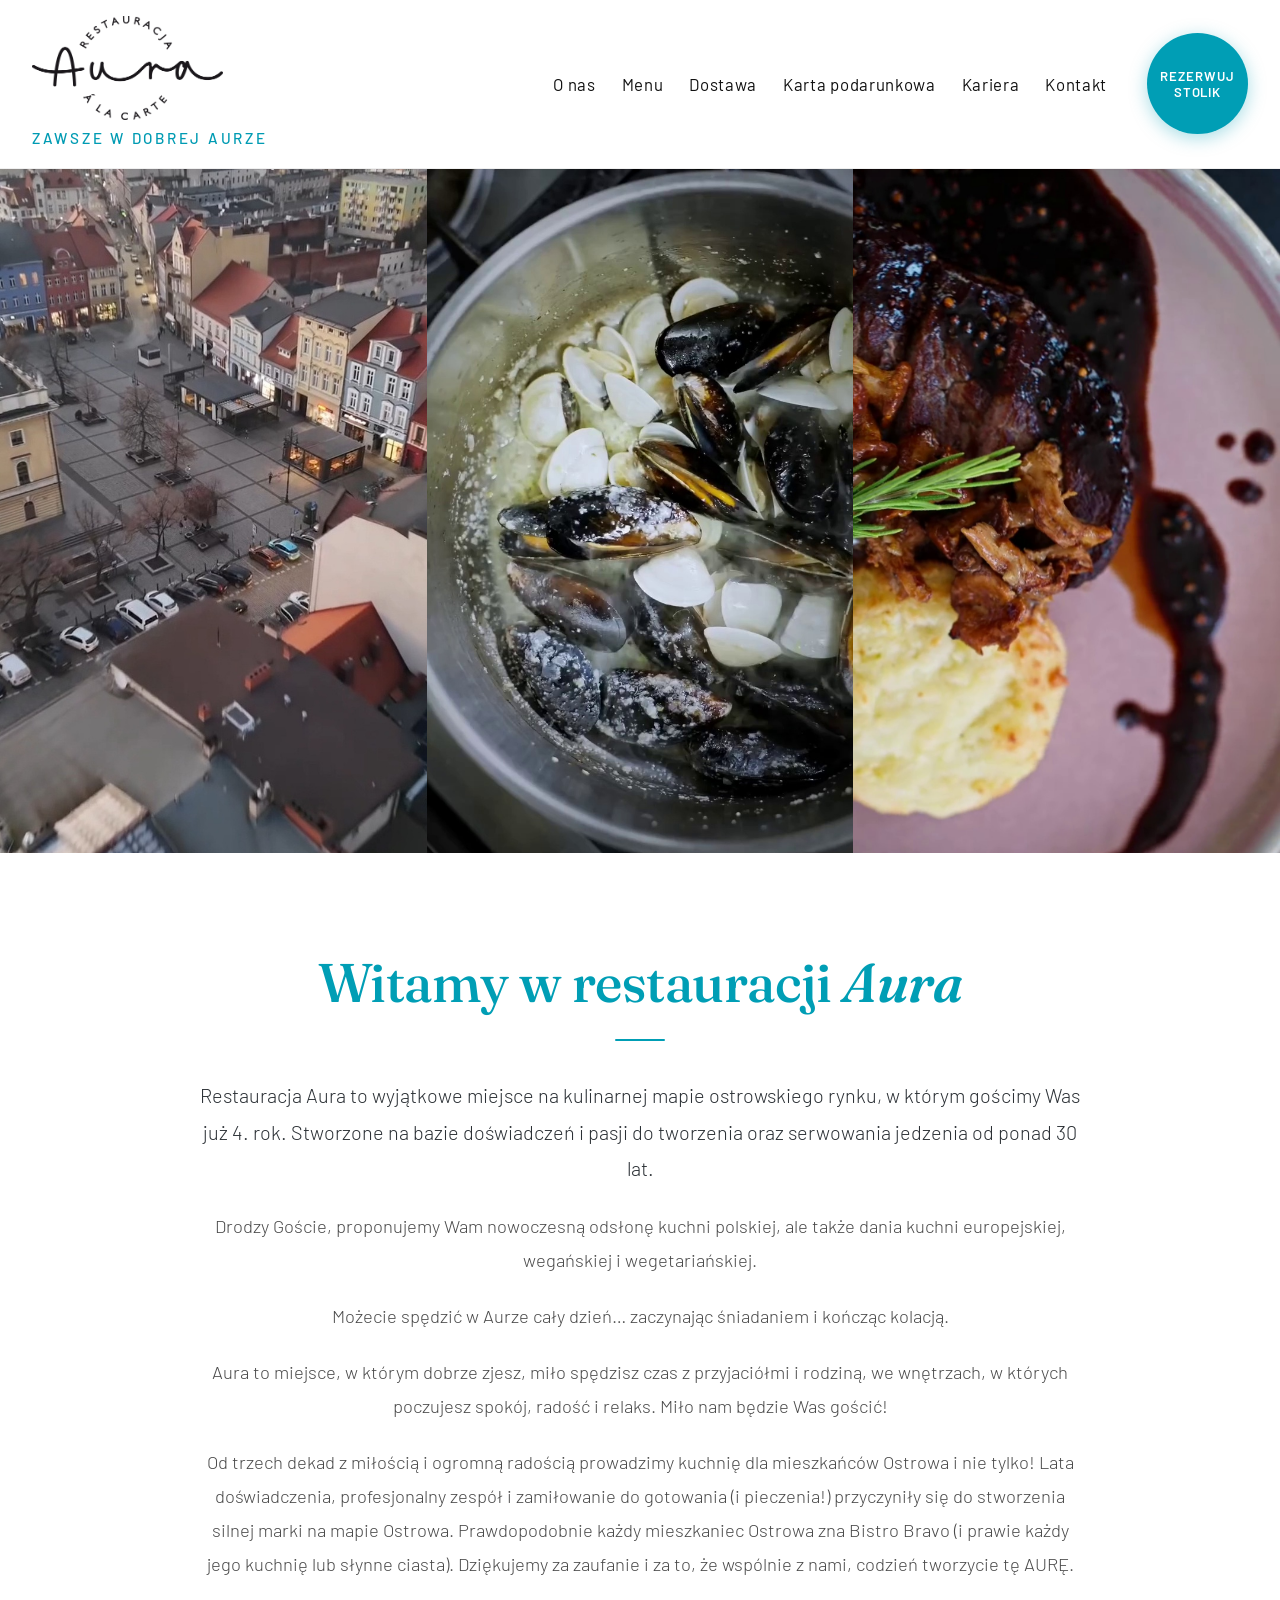
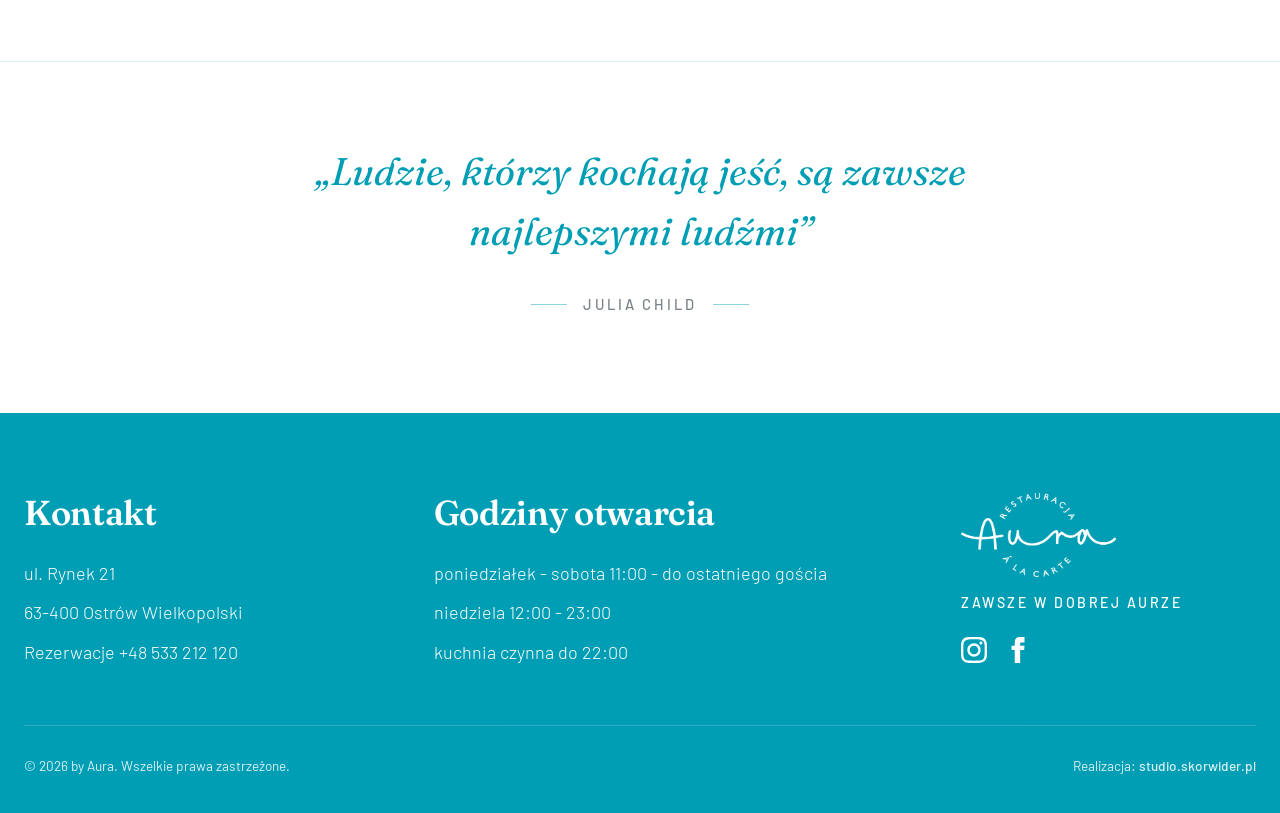
==== commit d4319e33: "Przywrocenie seledynowego tla stopki z bialym tekstem, bialymi naglowkami i bialym logo" ====
--- a/index.html
+++ b/index.html
@@ -183,7 +183,7 @@
       </div>
 
       <div class="footer-col footer-brand-col">
-        <img src="assets/images/Aura_logo_crop.png" alt="Aura Restauracja à la carte" class="footer-logo">
+        <img src="assets/images/Aura_logo_white_crop.png" alt="Aura Restauracja à la carte" class="footer-logo">
         <p class="footer-tagline">Zawsze w dobrej aurze</p>
         <div class="footer-socials">
           <a href="https://www.instagram.com/aura.restauracja?igsh=MXBmbDlhY2dtZnp1bA==" target="_blank" rel="noopener" class="footer-social-link" aria-label="Instagram">
--- a/assets/css/style.css
+++ b/assets/css/style.css
@@ -434,13 +434,12 @@
 }
 
 /* =========================================================
-   STOPKA (W STYLU BRANDOWYM AURA - ZGODNA Z ZAŁĄCZNIKIEM)
+   STOPKA (W KOLORZE SELEDYNOWYM #009EB5 / #009BB3, BIAŁY TEKST)
    ========================================================= */
 footer.site-footer {
   padding: 80px 24px 36px;
-  background-color: #F6F6EE; /* Kolor tła ze strony live / załącznika */
-  color: var(--aura-teal-text); /* #009BB3 */
-  border-top: 1px solid rgba(0, 155, 179, 0.2);
+  background-color: var(--aura-teal); /* #009EB5 / #009BB3 */
+  color: #ffffff;
 }
 
 .footer-container {
@@ -457,7 +456,7 @@
   font-family: var(--font-heading);
   font-size: clamp(2rem, 2.7vw, 2.5rem);
   font-weight: 600;
-  color: var(--aura-teal-text); /* #009BB3 */
+  color: #ffffff;
   line-height: 1.15;
   margin-bottom: 24px;
   letter-spacing: -0.01em;
@@ -471,7 +470,7 @@
   font-size: 1.125rem; /* 18px */
   font-weight: 300;
   line-height: 1.85;
-  color: var(--aura-teal-text); /* #009BB3 */
+  color: #ffffff;
 }
 
 .footer-text-block p {
@@ -483,14 +482,15 @@
 }
 
 .footer-link-item {
-  color: inherit;
+  color: #ffffff;
   text-decoration: none;
   transition: var(--transition);
   display: inline-block;
 }
 
 .footer-link-item:hover {
-  color: var(--aura-teal-dark);
+  color: #ffffff;
+  opacity: 0.85;
   text-decoration: underline;
 }
 
@@ -512,7 +512,7 @@
   font-weight: 500;
   letter-spacing: 0.18em;
   text-transform: uppercase;
-  color: var(--aura-teal-text);
+  color: #ffffff;
   margin-bottom: 22px;
 }
 
@@ -528,7 +528,7 @@
   justify-content: center;
   width: 26px;
   height: 26px;
-  color: var(--aura-teal-text);
+  color: #ffffff;
   transition: var(--transition);
 }
 
@@ -539,7 +539,7 @@
 }
 
 .footer-social-link:hover {
-  color: var(--aura-teal-dark);
+  opacity: 0.8;
   transform: translateY(-2px);
 }
 
@@ -547,12 +547,12 @@
   max-width: 1280px;
   margin: 0 auto;
   padding-top: 28px;
-  border-top: 1px solid rgba(0, 155, 179, 0.2);
+  border-top: 1px solid rgba(255, 255, 255, 0.2);
   display: flex;
   justify-content: space-between;
   align-items: center;
   font-size: 0.85rem;
-  color: var(--aura-teal-text);
+  color: #ffffff;
   opacity: 0.85;
 }
 
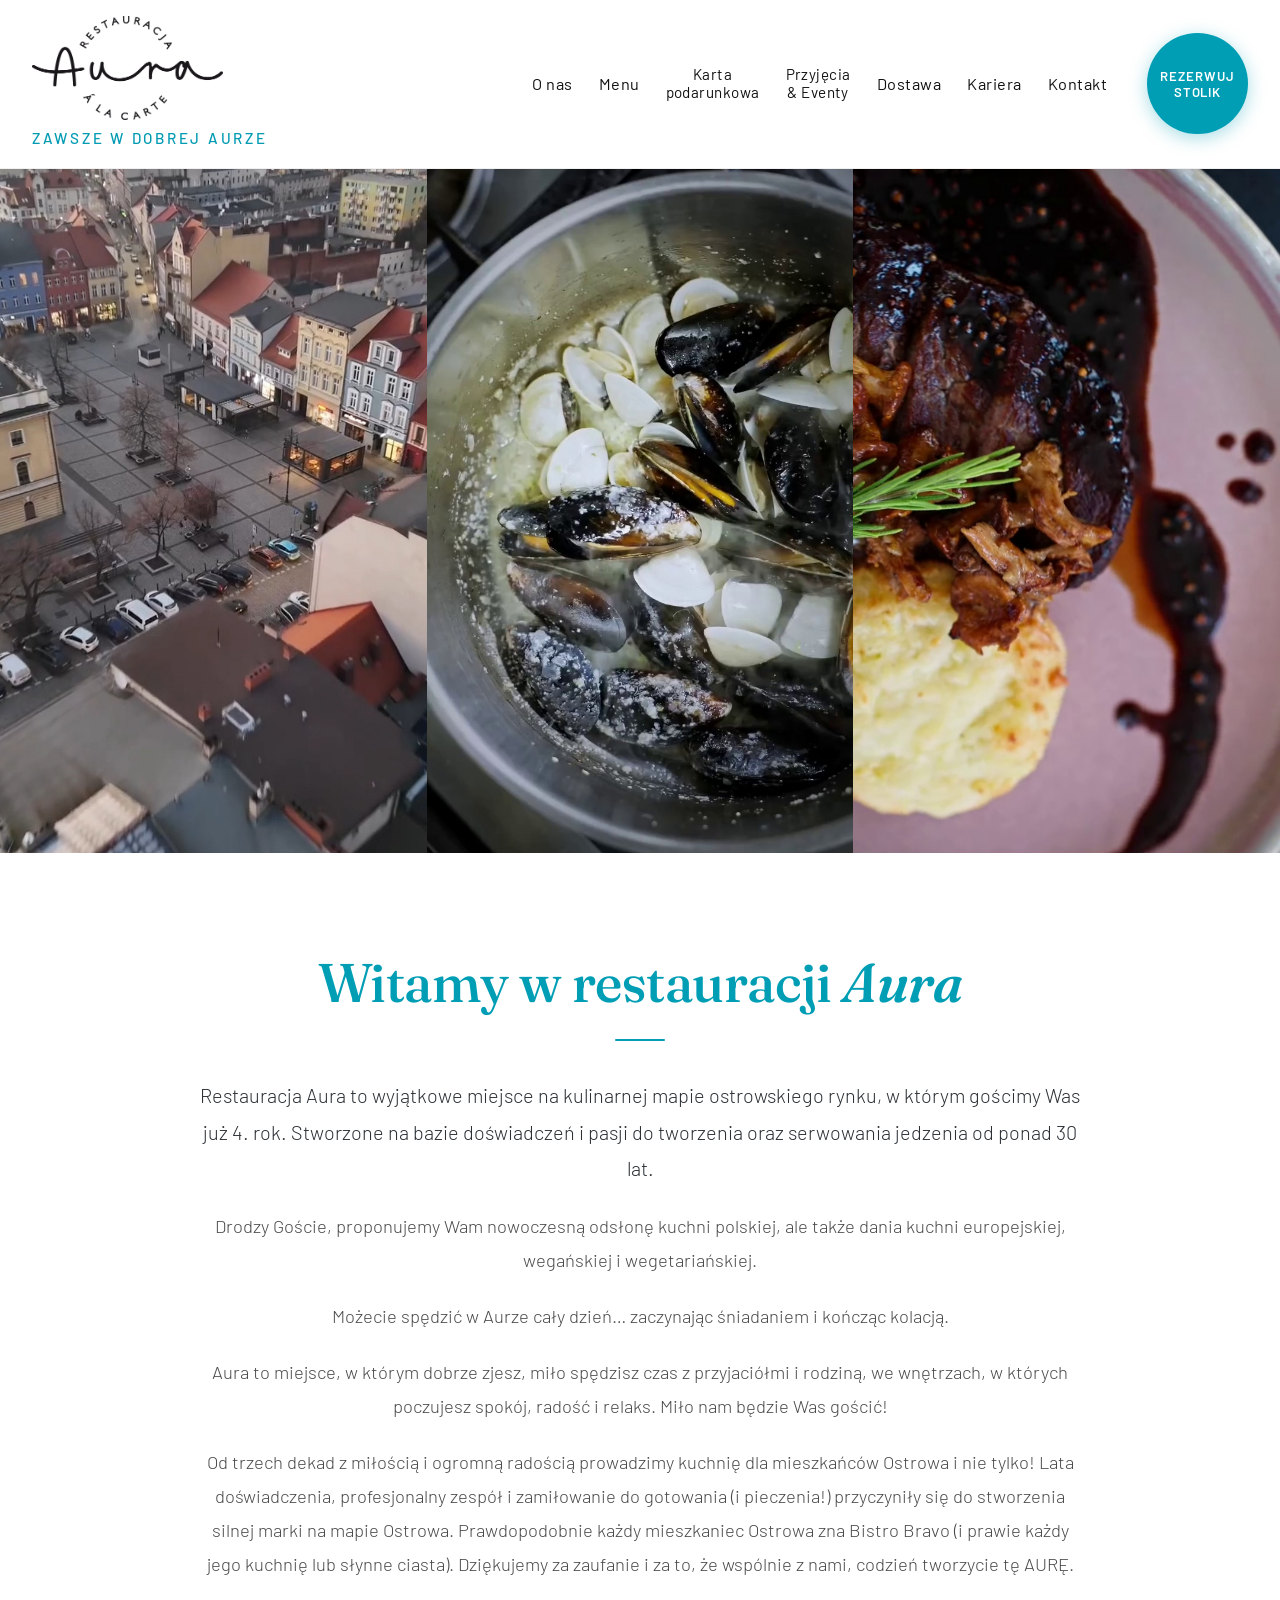
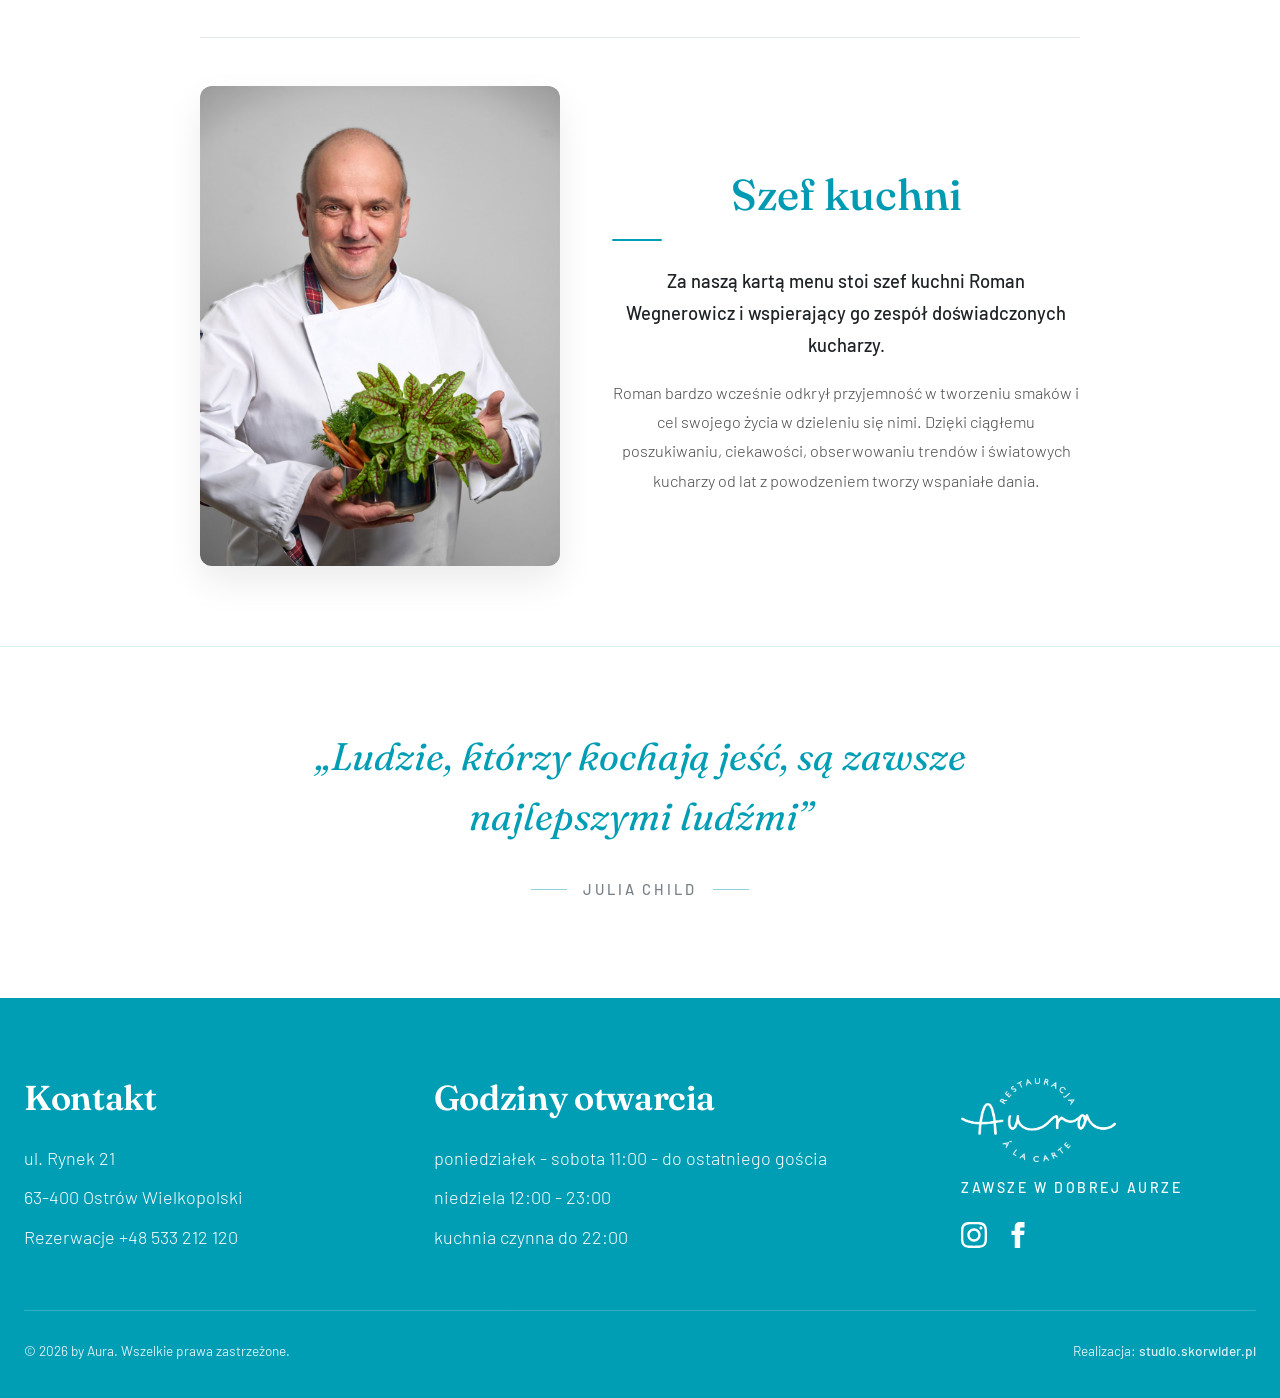
==== commit ff20dfc7: "Dodanie Przyjecia & Eventy do menu, dwuliniowe etykiety, sekcja Szef kuchni w O nas oraz kompletna p" ====
--- a/index.html
+++ b/index.html
@@ -37,15 +37,32 @@
           <ul class="nav-links">
             <li><a href="#o-nas" class="nav-link">O nas</a></li>
             <li class="has-submenu">
-              <a href="#menu" class="nav-link">Menu</a>
-              <ul class="nav-submenu">
-                <li><a href="#dania" class="submenu-link">Dania</a></li>
-                <li><a href="#napoje" class="submenu-link">Napoje</a></li>
-                <li><a href="#alkohole" class="submenu-link">Alkohole</a></li>
-              </ul>
+              <a href="menu.html" class="nav-link">Menu</a>
+              <div class="nav-submenu-clean" aria-label="Kategorie menu">
+                <a href="menu.html#przekaski" class="sub-clean-link">Przekąski</a>
+                <span class="sub-sep">/</span>
+                <a href="menu.html#dania-glowne" class="sub-clean-link">Dania główne</a>
+                <span class="sub-sep">/</span>
+                <a href="menu.html#zupy" class="sub-clean-link">Zupy</a>
+                <span class="sub-sep">/</span>
+                <a href="menu.html#salaty" class="sub-clean-link">Sałaty</a>
+                <span class="sub-sep">/</span>
+                <a href="menu.html#burgery" class="sub-clean-link">Burgery</a>
+                <span class="sub-sep">/</span>
+                <a href="menu.html#menu-dzieciece" class="sub-clean-link">Menu dziecięce</a>
+                <span class="sub-sep">/</span>
+                <a href="menu.html#ciasta-i-desery" class="sub-clean-link">Ciasta i desery</a>
+                <span class="sub-sep">/</span>
+                <a href="menu.html#napoje-gorace" class="sub-clean-link">Napoje gorące</a>
+                <span class="sub-sep">/</span>
+                <a href="menu.html#napoje-zimne" class="sub-clean-link">Napoje zimne</a>
+                <span class="sub-sep">/</span>
+                <a href="menu.html#alkohole" class="sub-clean-link">Alkohole</a>
+              </div>
             </li>
+            <li><a href="#karta-podarunkowa" class="nav-link nav-multiline">Karta<br>podarunkowa</a></li>
+            <li><a href="#przyjecia-eventy" class="nav-link nav-multiline">Przyjęcia<br>& Eventy</a></li>
             <li><a href="#dostawa" class="nav-link">Dostawa</a></li>
-            <li><a href="#karta-podarunkowa" class="nav-link">Karta podarunkowa</a></li>
             <li><a href="#kariera" class="nav-link">Kariera</a></li>
             <li><a href="#kontakt" class="nav-link">Kontakt</a></li>
           </ul>
@@ -134,10 +151,32 @@
 
           <p>
             Od trzech dekad z miłością i ogromną radością prowadzimy kuchnię dla mieszkańców Ostrowa i nie tylko! Lata doświadczenia, profesjonalny zespół i zamiłowanie do gotowania (i pieczenia!) przyczyniły się do stworzenia silnej marki na mapie Ostrowa. Prawdopodobnie każdy mieszkaniec Ostrowa zna Bistro Bravo (i prawie każdy jego kuchnię lub słynne ciasta). Dziękujemy za zaufanie i za to, że wspólnie z nami, codzień tworzycie tę AURĘ.
-          </p>
-        </div>
-
-
+        </div>
+
+        <!-- =========================================================
+             SZEF KUCHNI: ROMAN WEGNEROWICZ
+             ========================================================= -->
+        <div class="chef-profile-section">
+          <div class="chef-profile-card">
+            <div class="chef-photo-col">
+              <img 
+                src="assets/images/Roman_Wegnerowicz_szef_kuchni.jpg" 
+                alt="Roman Wegnerowicz - Szef kuchni w restauracji Aura" 
+                class="chef-photo" 
+                loading="lazy">
+            </div>
+            <div class="chef-info-col">
+              <h3 class="chef-title">Szef kuchni</h3>
+              <div class="teal-divider-line teal-divider-left"></div>
+              <p class="chef-lead">
+                Za naszą kartą menu stoi szef kuchni Roman Wegnerowicz i wspierający go zespół doświadczonych kucharzy.
+              </p>
+              <p class="chef-desc">
+                Roman bardzo wcześnie odkrył przyjemność w tworzeniu smaków i cel swojego życia w dzieleniu się nimi. Dzięki ciągłemu poszukiwaniu, ciekawości, obserwowaniu trendów i światowych kucharzy od lat z powodzeniem tworzy wspaniałe dania.
+              </p>
+            </div>
+          </div>
+        </div>
 
       </div>
     </section>
--- a/assets/css/style.css
+++ b/assets/css/style.css
@@ -131,15 +131,21 @@
 .nav-link {
   text-decoration: none;
   font-family: var(--font-main);
-  font-size: 1.05rem;
+  font-size: 1.02rem;
   font-weight: 400;
-  letter-spacing: 0.04em;
+  letter-spacing: 0.03em;
   color: #111111;
   transition: var(--transition);
   position: relative;
   padding: 6px 0;
   display: inline-flex;
   align-items: center;
+}
+
+.nav-link.nav-multiline {
+  line-height: 1.15;
+  text-align: center;
+  font-size: 0.95rem;
 }
 
 .nav-link::after {
@@ -153,15 +159,17 @@
   transition: width 0.3s ease;
 }
 
-.nav-link:hover {
+.nav-link:hover,
+.nav-link.active {
   color: var(--aura-teal);
 }
 
-.nav-link:hover::after {
+.nav-link:hover::after,
+.nav-link.active::after {
   width: 100%;
 }
 
-/* Podmenu rozwijane po najechaniu na Menu (w linii poniżej: Dania, Napoje, Alkohole) */
+/* Podmenu rozwijane po najechaniu na Menu (BEZ APLI - czysty tekst z ukośnikami /) */
 .has-submenu {
   position: relative;
 }
@@ -172,69 +180,58 @@
   top: 100%;
   left: -20px;
   right: -20px;
-  height: 20px;
-}
-
-.nav-submenu {
+  height: 24px;
+}
+
+.nav-submenu-clean {
   position: absolute;
-  top: calc(100% + 10px);
+  top: calc(100% + 14px);
   left: 50%;
-  transform: translateX(-50%) translateY(6px);
-  background: #ffffff;
-  padding: 8px 18px;
-  border-radius: 9999px;
-  box-shadow: 0 10px 30px rgba(0, 0, 0, 0.08), 0 2px 8px rgba(0, 158, 181, 0.15);
-  border: 1px solid rgba(0, 158, 181, 0.3);
-  display: flex;
-  align-items: center;
-  gap: 16px;
-  list-style: none;
+  transform: translateX(-50%) translateY(4px);
+  background: rgba(255, 255, 255, 0.98);
+  border: none;
+  box-shadow: 0 8px 24px rgba(0, 0, 0, 0.08);
+  border-bottom: 2px solid var(--aura-teal);
+  padding: 8px 16px;
+  display: flex;
+  align-items: center;
+  gap: 8px;
   margin: 0;
   opacity: 0;
   visibility: hidden;
-  transition: all 0.25s cubic-bezier(0.16, 1, 0.3, 1);
+  transition: all 0.25s ease;
   pointer-events: none;
   z-index: 1200;
   white-space: nowrap;
 }
 
-.has-submenu:hover .nav-submenu,
-.has-submenu:focus-within .nav-submenu {
+.has-submenu:hover .nav-submenu-clean,
+.has-submenu:focus-within .nav-submenu-clean {
   opacity: 1;
   visibility: visible;
   transform: translateX(-50%) translateY(0);
   pointer-events: auto;
 }
 
-.submenu-link {
-  font-family: var(--font-main);
-  font-size: 0.92rem;
+.sub-clean-link {
+  font-family: var(--font-main);
+  font-size: 0.84rem;
   font-weight: 500;
-  color: #222222;
+  color: #2b3035;
   text-decoration: none;
-  letter-spacing: 0.03em;
-  padding: 2px 4px;
+  letter-spacing: 0.02em;
+  padding: 2px 3px;
   transition: var(--transition);
-  position: relative;
-}
-
-.submenu-link::after {
-  content: '';
-  position: absolute;
-  bottom: -2px;
-  left: 0;
-  width: 0;
-  height: 1.5px;
-  background: var(--aura-teal);
-  transition: width 0.25s ease;
-}
-
-.submenu-link:hover {
+}
+
+.sub-clean-link:hover {
   color: var(--aura-teal);
 }
 
-.submenu-link:hover::after {
-  width: 100%;
+.sub-sep {
+  color: #bcc3c8;
+  font-size: 0.8rem;
+  user-select: none;
 }
 
 /* Kolumna z okrągłym przyciskiem (dokładnie 101px jak na obecnej stronie) i ikonami SoMe pod spodem */
@@ -745,6 +742,7 @@
   max-width: 860px;
   margin: 0 auto;
   padding: 10px 24px 80px;
+  text-align: center;
 }
 
 .res-intro-p {
@@ -753,7 +751,8 @@
   line-height: 1.85;
   color: #333333;
   text-align: center;
-  margin-bottom: 32px;
+  margin: 0 auto 32px;
+  max-width: 820px;
 }
 
 .res-intro-p strong {
@@ -761,64 +760,61 @@
   color: #111111;
 }
 
-.res-notice-box {
-  background-color: #f4fbfd;
-  border-left: 4px solid var(--aura-teal);
-  border-radius: var(--radius-sm);
-  padding: 24px 28px;
-  margin-bottom: 48px;
-  box-shadow: 0 4px 16px rgba(0, 158, 181, 0.06);
-}
-
-.res-notice-box p {
-  font-size: 1.02rem;
+.res-phone-link {
+  color: var(--aura-teal-dark);
+  font-weight: 600;
+  text-decoration: none;
+  transition: var(--transition);
+}
+
+.res-phone-link:hover {
+  color: var(--aura-teal);
+  text-decoration: underline;
+}
+
+/* Informacja o braku wyboru stolika i zaliczce (wyśrodkowane) */
+.res-notice-clean {
+  margin-bottom: 36px;
+  text-align: center;
+}
+
+.res-paragraph {
+  font-size: 1.05rem;
   font-weight: 400;
-  line-height: 1.75;
+  line-height: 1.8;
   color: #2b3035;
-  margin-bottom: 12px;
-}
-
-.res-email-link {
-  display: inline-flex;
-  align-items: center;
-  gap: 8px;
-  color: var(--aura-teal);
-  font-weight: 600;
-  text-decoration: underline;
-  transition: var(--transition);
-}
-
-.res-email-link:hover {
-  color: var(--aura-teal-dark);
+  text-align: center;
+  margin: 0 auto 16px;
+  max-width: 800px;
 }
 
 .res-section-header {
-  font-size: 1.12rem;
+  font-size: 1.15rem;
   font-weight: 600;
   letter-spacing: 0.12em;
   text-transform: uppercase;
   color: var(--aura-teal);
-  margin-bottom: 20px;
+  text-align: center;
+  margin-bottom: 18px;
+}
+
+/* Opcje rezerwacji (czysty tekst, wyśrodkowany) */
+.res-options-section {
+  margin-bottom: 38px;
+  text-align: center;
 }
 
 .res-options-list {
   display: flex;
   flex-direction: column;
-  gap: 16px;
-  margin-bottom: 48px;
-}
-
-.res-option-card {
-  background: #ffffff;
-  border: 1px solid rgba(0, 158, 181, 0.2);
-  border-radius: var(--radius-md);
-  padding: 22px 26px;
-  transition: var(--transition);
-}
-
-.res-option-card:hover {
-  border-color: var(--aura-teal);
-  box-shadow: 0 6px 20px rgba(0, 158, 181, 0.08);
+  gap: 20px;
+  align-items: center;
+}
+
+.res-option-item {
+  padding: 0;
+  text-align: center;
+  max-width: 780px;
 }
 
 .res-option-title {
@@ -827,49 +823,39 @@
   font-weight: 600;
   color: #1f2326;
   margin-bottom: 6px;
+  text-align: center;
 }
 
 .res-option-desc {
   font-size: 1.02rem;
   font-weight: 300;
   color: #4a4a4a;
-  line-height: 1.65;
-  margin: 0;
-}
-
-.res-rules-card {
-  background: #fbfcfc;
-  border-radius: var(--radius-md);
-  padding: 28px 32px;
-  margin-bottom: 64px;
-  border: 1px solid var(--aura-border);
-}
-
-.res-rules-card ul {
-  list-style: none;
-  padding: 0;
-  margin: 0;
+  line-height: 1.7;
+  margin: 0 auto;
+  text-align: center;
+}
+
+/* Ważne informacje (czysty tekst, wyśrodkowany, bez bulletów) */
+.res-rules-section {
+  margin-bottom: 48px;
+  text-align: center;
+}
+
+.res-rules-clean {
   display: flex;
   flex-direction: column;
-  gap: 14px;
-}
-
-.res-rules-card li {
-  position: relative;
-  padding-left: 28px;
+  gap: 12px;
+  align-items: center;
+}
+
+.res-rule-line {
   font-size: 1.02rem;
   font-weight: 300;
   color: #333333;
-  line-height: 1.65;
-}
-
-.res-rules-card li::before {
-  content: '•';
-  position: absolute;
-  left: 8px;
-  top: -2px;
-  color: var(--aura-teal);
-  font-size: 1.4rem;
+  line-height: 1.7;
+  margin: 0 auto;
+  text-align: center;
+  max-width: 780px;
 }
 
 /* =========================================================
@@ -976,7 +962,7 @@
   display: flex;
   align-items: center;
   justify-content: space-between;
-  margin-top: 10px;
+  margin: 10px auto 0;
   user-select: none;
 }
 
@@ -1043,9 +1029,53 @@
   margin-top: 2px;
 }
 
+/* Przycisk akcji w kółku (załącznik, o 30% mniejszy niż button w headerze: 72px vs 101px) */
+.form-submit-wrapper {
+  display: flex;
+  justify-content: center;
+  align-items: center;
+  width: 100%;
+  margin-top: 18px;
+}
+
+.btn-circle-submit {
+  width: 72px;
+  height: 72px;
+  border-radius: 50%;
+  background-color: var(--aura-teal); /* #009EB5 / rgb(0, 158, 181) */
+  color: #ffffff;
+  border: none;
+  display: flex;
+  align-items: center;
+  justify-content: center;
+  text-align: center;
+  font-family: var(--font-main);
+  font-size: 0.72rem;
+  font-weight: 600;
+  line-height: 1.15;
+  letter-spacing: 0.04em;
+  text-transform: uppercase;
+  cursor: pointer;
+  box-shadow: 0 4px 18px rgba(0, 158, 181, 0.35);
+  transition: var(--transition);
+  padding: 0;
+  user-select: none;
+}
+
+.btn-circle-submit:hover {
+  background-color: var(--aura-teal-dark);
+  transform: scale(1.06);
+  box-shadow: 0 8px 24px rgba(0, 158, 181, 0.48);
+}
+
+.btn-circle-submit:active {
+  transform: scale(0.96);
+}
+
+/* Zachowanie wstecznej kompatybilności */
 .btn-send-request {
   align-self: center;
-  background-color: var(--aura-teal); /* #009EB5 / rgb(0, 158, 181) */
+  background-color: var(--aura-teal);
   color: #ffffff;
   font-family: var(--font-heading);
   font-size: 1.35rem;
@@ -1065,55 +1095,43 @@
   box-shadow: 0 8px 24px rgba(0, 158, 181, 0.45);
 }
 
-/* Success notification message */
-.res-success-card {
+/* Komunikat potwierdzenia (Czysty tekst na białym tle, bez ramek, bez ptaszka, zwykły font wycentrowany) */
+.res-success-clean {
   display: none;
-  background: #f0fafb;
-  border: 1px solid var(--aura-teal);
-  border-radius: var(--radius-md);
-  padding: 40px 32px;
-  text-align: center;
-  box-shadow: 0 10px 30px rgba(0, 158, 181, 0.12);
-  margin-top: 20px;
-}
-
-.res-success-card.active {
+  text-align: center;
+  padding: 64px 20px 48px;
+  font-family: var(--font-main);
+  background: transparent;
+  border: none;
+  box-shadow: none;
+}
+
+.res-success-clean.active {
   display: block;
-  animation: fadeInSuccess 0.4s ease forwards;
-}
-
-@keyframes fadeInSuccess {
-  from { opacity: 0; transform: translateY(12px); }
+  animation: fadeInClean 0.4s ease forwards;
+}
+
+@keyframes fadeInClean {
+  from { opacity: 0; transform: translateY(8px); }
   to { opacity: 1; transform: translateY(0); }
 }
 
-.res-success-card .success-check-circle {
-  width: 56px;
-  height: 56px;
-  background: var(--aura-teal);
-  color: #ffffff;
-  border-radius: 50%;
-  display: flex;
-  align-items: center;
-  justify-content: center;
-  font-size: 1.8rem;
-  margin: 0 auto 20px;
-}
-
-.res-success-card .success-main-text {
-  font-family: var(--font-heading);
-  font-size: 1.45rem;
-  font-weight: 600;
+.res-success-clean .success-line-1 {
+  font-family: var(--font-main);
+  font-size: 1.35rem;
+  font-weight: 500;
   color: #1f2326;
-  margin-bottom: 12px;
-  line-height: 1.4;
-}
-
-.res-success-card .success-sub-text {
+  margin-bottom: 10px;
+  line-height: 1.5;
+}
+
+.res-success-clean .success-line-2 {
+  font-family: var(--font-main);
   font-size: 1.15rem;
-  color: var(--aura-teal-dark);
-  font-weight: 500;
+  font-weight: 400;
+  color: #4a4a4a;
   line-height: 1.6;
+  margin: 0;
 }
 
 /* =========================================================
@@ -1172,3 +1190,388 @@
     max-width: 302px;
   }
 }
+
+/* =========================================================
+   SZEF KUCHNI: ROMAN WEGNEROWICZ (W DZIALE O NAS)
+   ========================================================= */
+.chef-profile-section {
+  margin-top: 56px;
+  padding-top: 48px;
+  border-top: 1px solid var(--aura-border);
+}
+
+.chef-profile-card {
+  display: grid;
+  grid-template-columns: 360px 1fr;
+  gap: 52px;
+  align-items: center;
+  background: #ffffff;
+}
+
+.chef-photo-col {
+  position: relative;
+}
+
+.chef-photo {
+  width: 100%;
+  max-width: 360px;
+  height: 480px;
+  object-fit: cover;
+  object-position: top center;
+  border-radius: var(--radius-md);
+  box-shadow: 0 16px 36px rgba(0, 0, 0, 0.08);
+  display: block;
+}
+
+.chef-info-col {
+  display: flex;
+  flex-direction: column;
+  justify-content: center;
+}
+
+.chef-title {
+  font-family: var(--font-heading);
+  font-size: clamp(2rem, 3.5vw, 2.7rem);
+  font-weight: 500;
+  color: var(--aura-teal-text);
+  margin-bottom: 8px;
+}
+
+.teal-divider-left {
+  margin: 0 0 24px 0;
+  width: 50px;
+  height: 2px;
+  background-color: var(--aura-teal);
+}
+
+.chef-lead {
+  font-size: 1.15rem;
+  font-weight: 500;
+  color: #1f2326;
+  line-height: 1.75;
+  margin-bottom: 16px;
+}
+
+.chef-desc {
+  font-size: 1.02rem;
+  font-weight: 300;
+  color: #4a4a4a;
+  line-height: 1.8;
+  margin: 0;
+}
+
+@media (max-width: 860px) {
+  .chef-profile-card {
+    grid-template-columns: 1fr;
+    gap: 32px;
+    text-align: center;
+  }
+  .chef-photo {
+    margin: 0 auto;
+    max-width: 320px;
+    height: 380px;
+  }
+  .teal-divider-left {
+    margin: 0 auto 20px auto;
+  }
+}
+
+/* =========================================================
+   PODSTRONA KARTY MENU (menu.html)
+   ========================================================= */
+.menu-main-content {
+  background-color: #ffffff;
+  padding-bottom: 80px;
+}
+
+.menu-hero {
+  padding-bottom: 12px;
+}
+
+.menu-page-wrapper {
+  max-width: 1140px;
+  margin: 0 auto;
+  padding: 0 24px 80px;
+}
+
+/* Przyklejany pasek kategorii menu na górze */
+.menu-nav-sticky-section {
+  position: sticky;
+  top: 104px; /* bezpośrednio pod nagłówkiem */
+  z-index: 850;
+  background-color: rgba(255, 255, 255, 0.98);
+  backdrop-filter: blur(8px);
+  -webkit-backdrop-filter: blur(8px);
+  padding: 16px 12px 14px;
+  border-bottom: 1px solid rgba(0, 158, 181, 0.18);
+  margin-bottom: 40px;
+  text-align: center;
+}
+
+.menu-categories-nav {
+  display: flex;
+  justify-content: center;
+  width: 100%;
+  overflow-x: auto;
+  scrollbar-width: none;
+}
+
+.menu-categories-nav::-webkit-scrollbar {
+  display: none;
+}
+
+.categories-list {
+  display: inline-flex;
+  align-items: center;
+  list-style: none;
+  gap: 12px;
+  flex-wrap: wrap;
+  justify-content: center;
+  margin: 0;
+  padding: 0;
+}
+
+.category-item {
+  display: inline-flex;
+  align-items: center;
+  gap: 12px;
+}
+
+.category-btn {
+  background: transparent;
+  border: none;
+  font-family: var(--font-main);
+  font-size: 1.02rem;
+  font-weight: 500;
+  color: #333333;
+  cursor: pointer;
+  padding: 4px 6px;
+  transition: var(--transition);
+  position: relative;
+  letter-spacing: 0.02em;
+  white-space: nowrap;
+}
+
+.category-btn:hover {
+  color: var(--aura-teal);
+}
+
+.category-btn.active {
+  color: var(--aura-teal);
+  font-weight: 700;
+}
+
+.category-btn.active::after {
+  content: '';
+  position: absolute;
+  bottom: -2px;
+  left: 0;
+  width: 100%;
+  height: 2px;
+  background-color: var(--aura-teal);
+}
+
+.category-slash {
+  color: #c0c6ca;
+  font-size: 0.95rem;
+  user-select: none;
+}
+
+/* Dopisek o alergenach pod kategoriami */
+.menu-allergens-notice {
+  margin-top: 10px;
+  text-align: center;
+}
+
+.allergens-hint-line {
+  font-size: 0.88rem;
+  font-weight: 300;
+  color: #666666;
+  margin: 0;
+}
+
+.allergens-hint-sub {
+  font-size: 0.85rem;
+  margin: 2px 0 0;
+}
+
+.allergens-scroll-link {
+  color: var(--aura-teal);
+  text-decoration: underline;
+  transition: var(--transition);
+  font-weight: 500;
+}
+
+.allergens-scroll-link:hover {
+  color: var(--aura-teal-dark);
+}
+
+/* Panele kategorii dań */
+.menu-category-panel {
+  display: none;
+  animation: fadeInPanel 0.35s ease forwards;
+}
+
+.menu-category-panel.active {
+  display: block;
+}
+
+@keyframes fadeInPanel {
+  from { opacity: 0; transform: translateY(6px); }
+  to { opacity: 1; transform: translateY(0); }
+}
+
+.category-panel-header {
+  text-align: center;
+  margin-bottom: 36px;
+}
+
+.category-title {
+  font-family: var(--font-heading);
+  font-size: clamp(2rem, 3.5vw, 2.7rem);
+  font-weight: 500;
+  color: var(--aura-teal-text);
+  margin-bottom: 8px;
+}
+
+.category-subsections {
+  display: flex;
+  flex-direction: column;
+  gap: 48px;
+}
+
+.subsection-title {
+  font-family: var(--font-heading);
+  font-size: 1.4rem;
+  font-weight: 600;
+  color: #1f2326;
+  margin-bottom: 24px;
+  padding-bottom: 8px;
+  border-bottom: 1.5px solid #edf1f3;
+  letter-spacing: 0.02em;
+}
+
+.menu-items-grid {
+  display: grid;
+  grid-template-columns: 1fr 1fr;
+  gap: 28px 48px;
+}
+
+@media (max-width: 820px) {
+  .menu-items-grid {
+    grid-template-columns: 1fr;
+    gap: 22px;
+  }
+}
+
+.menu-item-card {
+  display: flex;
+  flex-direction: column;
+}
+
+.menu-item-header {
+  display: flex;
+  align-items: baseline;
+  justify-content: space-between;
+  gap: 12px;
+  margin-bottom: 4px;
+}
+
+.menu-item-name {
+  font-family: var(--font-main);
+  font-size: 1.12rem;
+  font-weight: 600;
+  color: #181c1f;
+  margin: 0;
+  letter-spacing: 0.01em;
+}
+
+.menu-item-dots {
+  flex-grow: 1;
+  border-bottom: 1px dotted #c5cbd0;
+  margin: 0 4px;
+  min-width: 16px;
+  align-self: center;
+  height: 1px;
+}
+
+.menu-item-price {
+  font-family: var(--font-main);
+  font-size: 1.15rem;
+  font-weight: 700;
+  color: var(--aura-teal-dark);
+  white-space: nowrap;
+}
+
+.menu-item-desc {
+  font-size: 0.95rem;
+  font-weight: 300;
+  color: #555d65;
+  line-height: 1.55;
+  margin: 0 0 4px;
+}
+
+.menu-item-allergens {
+  font-size: 0.82rem;
+  font-weight: 400;
+  color: #7b848c;
+  margin: 0;
+}
+
+.allergens-label {
+  font-weight: 600;
+  color: #5c646c;
+}
+
+/* Lista alergenów na dole strony */
+.menu-allergens-section {
+  margin-top: 80px;
+  padding: 48px 36px;
+  background-color: #fbfcfc;
+  border: 1px solid var(--aura-border);
+  border-radius: var(--radius-md);
+}
+
+.allergens-container {
+  max-width: 900px;
+  margin: 0 auto;
+}
+
+.allergens-title {
+  font-family: var(--font-heading);
+  font-size: 1.85rem;
+  font-weight: 500;
+  color: var(--aura-teal-text);
+  text-align: center;
+  margin-bottom: 4px;
+}
+
+.allergens-subtitle {
+  font-size: 0.95rem;
+  font-weight: 400;
+  color: #555d65;
+  text-align: center;
+  margin-bottom: 28px;
+}
+
+.allergens-numbered-list {
+  list-style: none;
+  padding: 0;
+  margin: 0;
+  display: flex;
+  flex-direction: column;
+  gap: 12px;
+}
+
+.allergens-numbered-list li {
+  font-size: 0.88rem;
+  font-weight: 300;
+  line-height: 1.6;
+  color: #333333;
+}
+
+.allergens-numbered-list strong {
+  font-weight: 600;
+  color: var(--aura-teal-dark);
+  margin-right: 4px;
+}
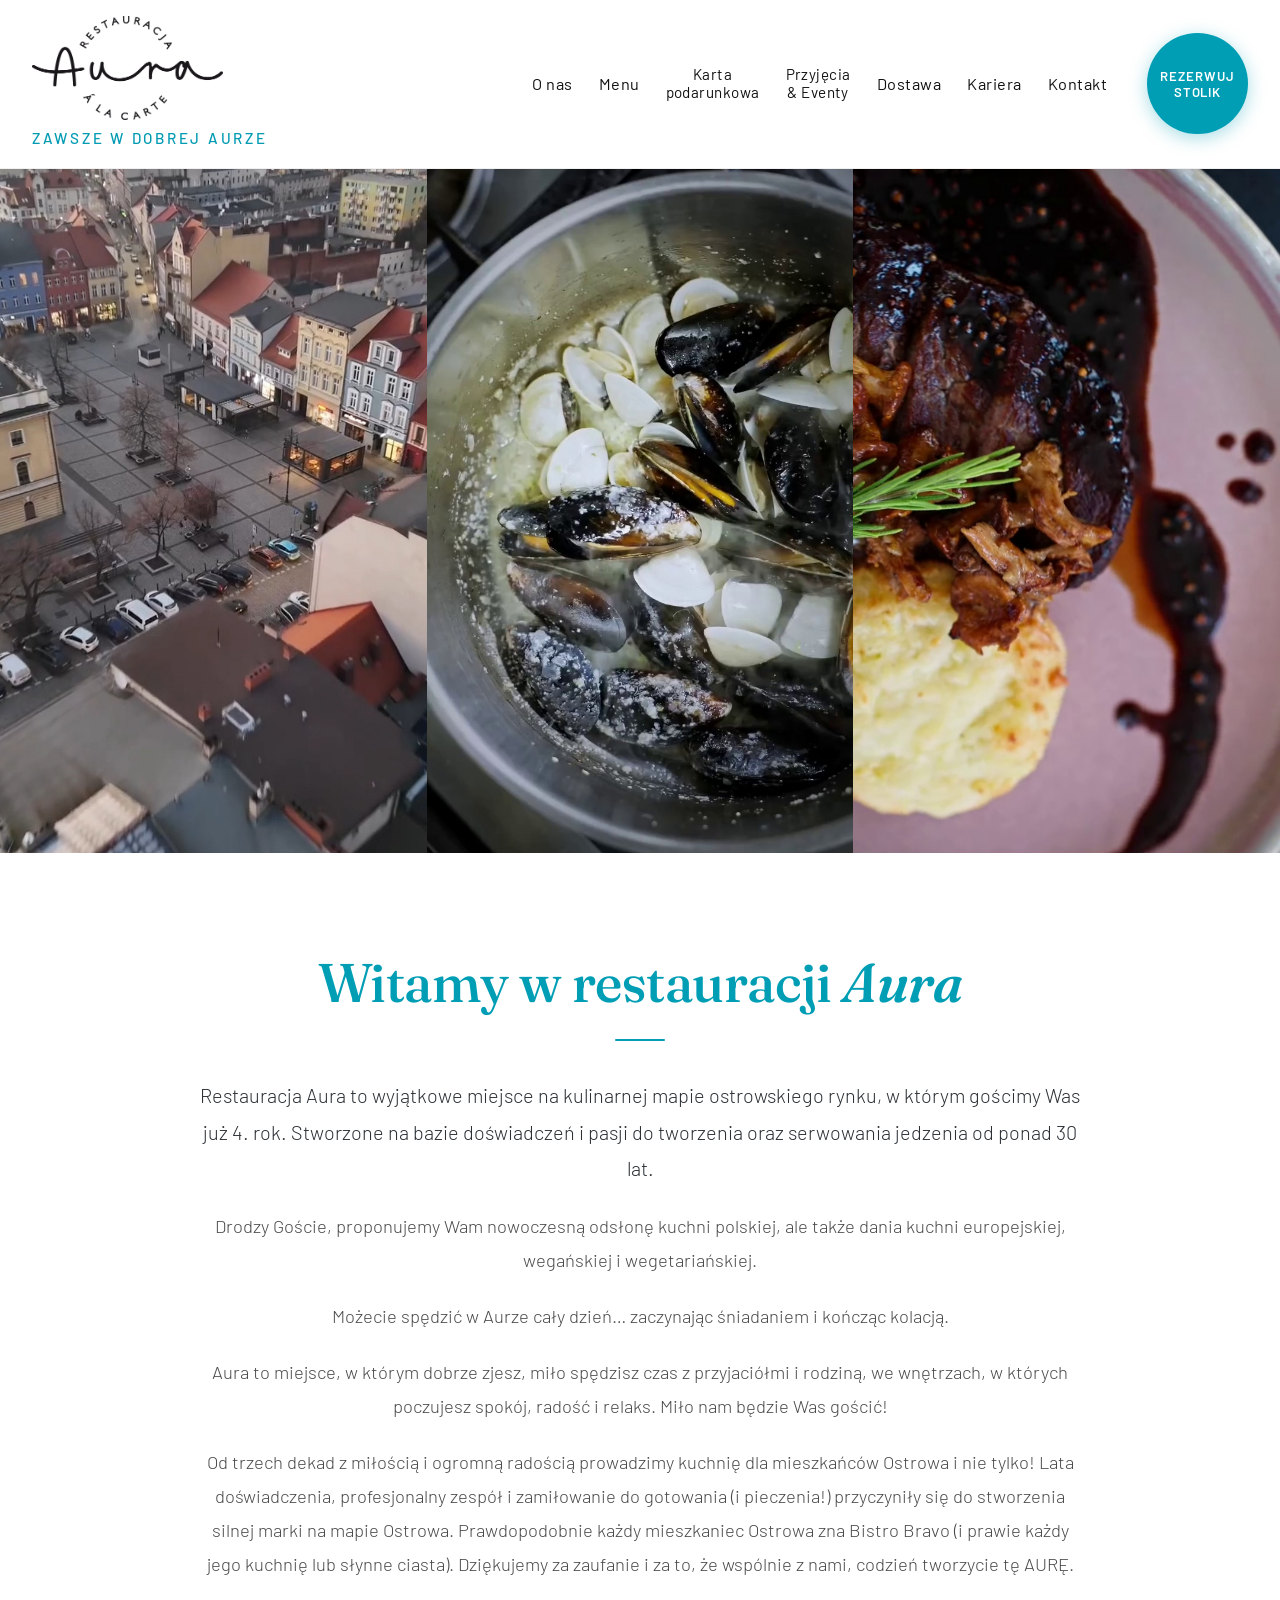
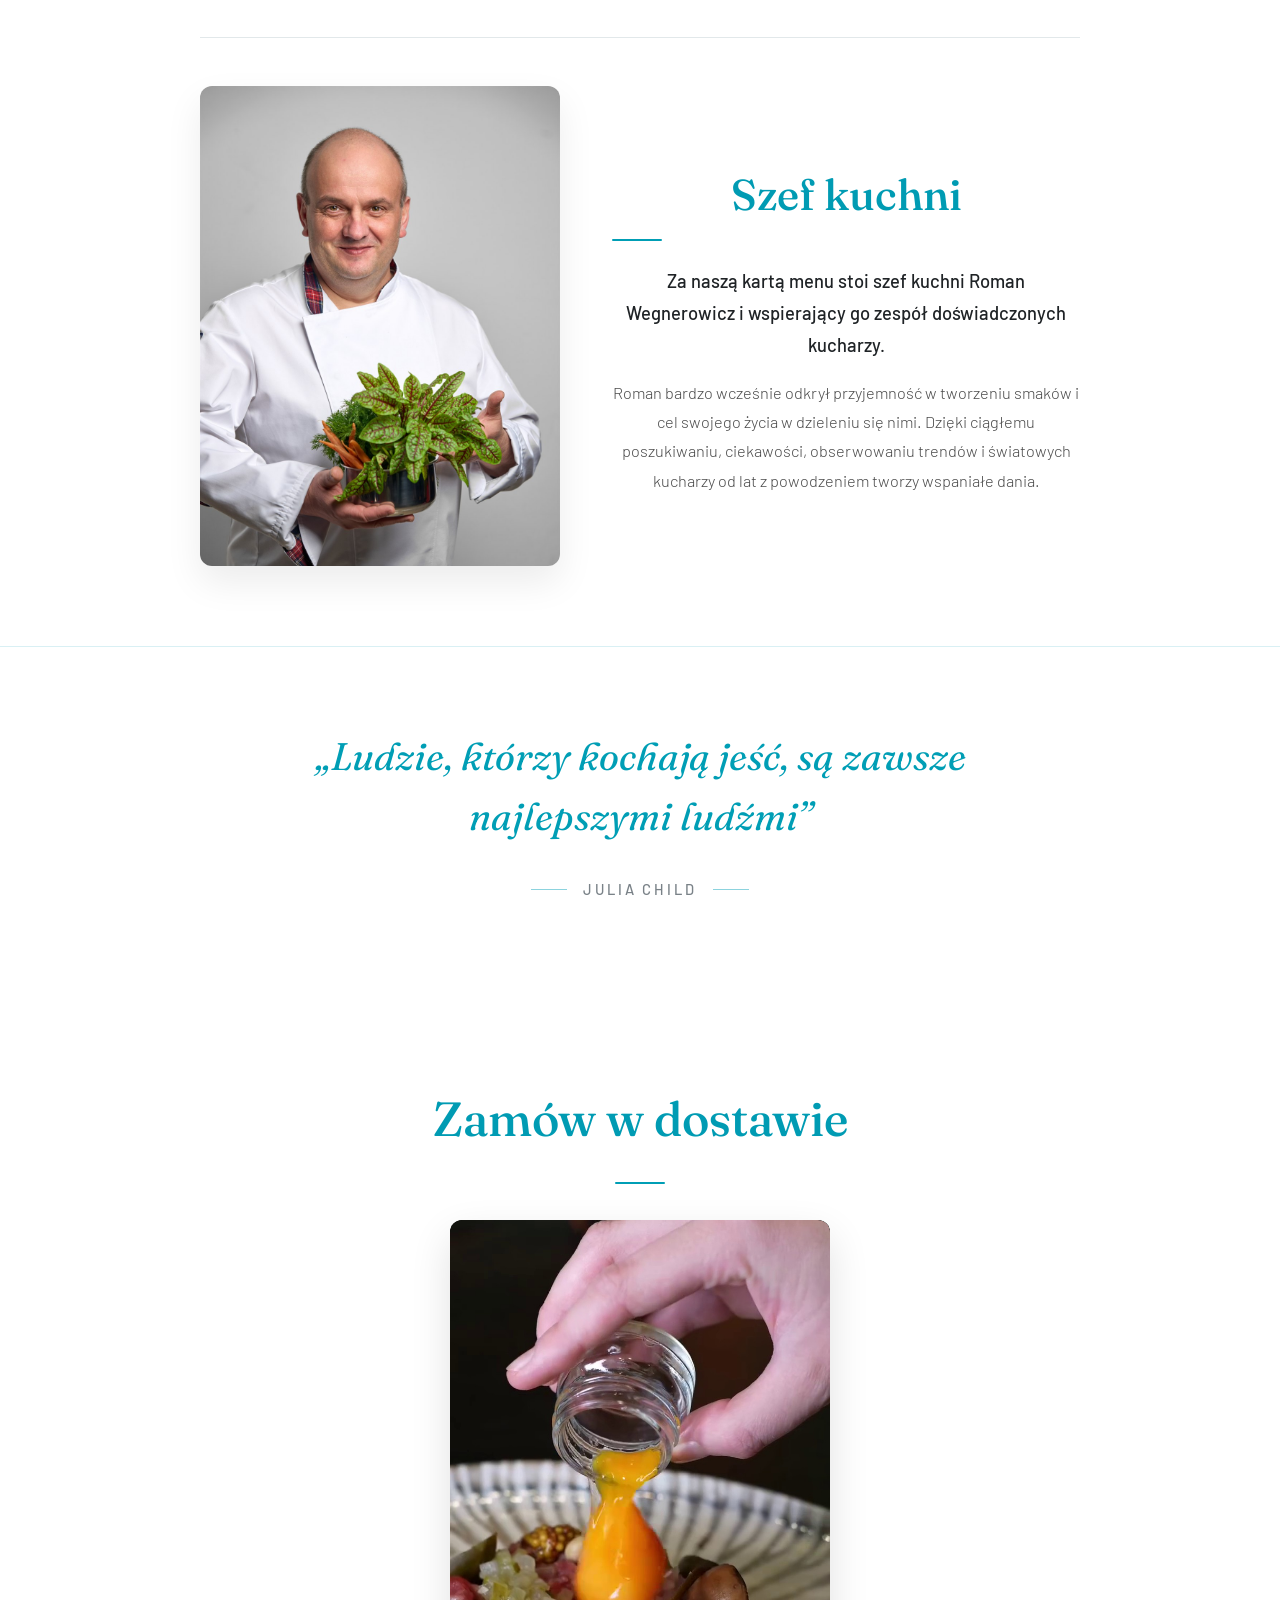
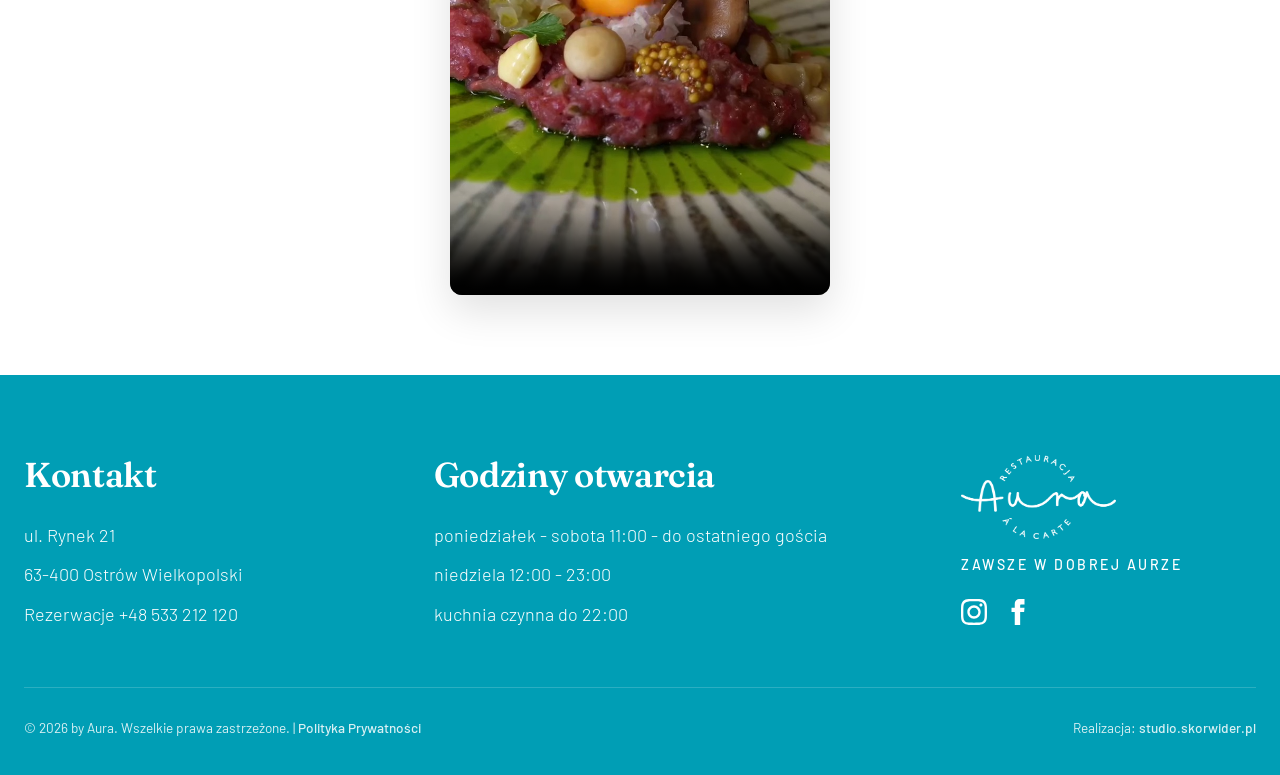
==== commit 8598ab79: "Add privacy policy, delivery video section, menu unbolding, and artistic sketch graphics" ====
--- a/index.html
+++ b/index.html
@@ -195,6 +195,32 @@
       </div>
     </section>
 
+    <!-- =========================================================
+         SEKCJA: DOSTAWA (ZAMÓW W DOSTAWIE - FILM)
+         ========================================================= -->
+    <section class="delivery-section" id="dostawa" aria-label="Zamów w dostawie">
+      <div class="delivery-container">
+        
+        <header class="delivery-header">
+          <h2 class="delivery-heading">Zamów w dostawie</h2>
+          <div class="teal-divider-line"></div>
+        </header>
+
+        <div class="delivery-video-wrapper">
+          <video 
+            src="assets/videos/dostawa.mp4" 
+            poster="assets/images/poster_dostawa.jpg" 
+            class="delivery-video-player"
+            preload="metadata"
+            playsinline 
+            controls 
+            muted>
+          </video>
+        </div>
+
+      </div>
+    </section>
+
   </main>
 
   <!-- =========================================================
@@ -237,7 +263,7 @@
     </div>
 
     <div class="footer-bottom">
-      <div>© 2026 by Aura. Wszelkie prawa zastrzeżone.</div>
+      <div>© 2026 by Aura. Wszelkie prawa zastrzeżone. | <a href="polityka-prywatnosci.html" class="footer-privacy-link">Polityka Prywatności</a></div>
       <div>Realizacja: <a href="https://studio.skorwider.pl" target="_blank" rel="noopener">studio.skorwider.pl</a></div>
     </div>
   </footer>
--- a/assets/css/style.css
+++ b/assets/css/style.css
@@ -1377,33 +1377,22 @@
   user-select: none;
 }
 
-/* Dopisek o alergenach pod kategoriami */
+/* Dopisek o alergenach pod kategoriami (longiem, bez bolda, podkreślenia i linkowania) */
 .menu-allergens-notice {
-  margin-top: 10px;
-  text-align: center;
-}
-
-.allergens-hint-line {
-  font-size: 0.88rem;
+  margin-top: 14px;
+  text-align: center;
+}
+
+.allergens-hint-inline {
+  font-family: var(--font-main);
+  font-size: 0.92rem;
   font-weight: 300;
-  color: #666666;
-  margin: 0;
-}
-
-.allergens-hint-sub {
-  font-size: 0.85rem;
-  margin: 2px 0 0;
-}
-
-.allergens-scroll-link {
-  color: var(--aura-teal);
-  text-decoration: underline;
-  transition: var(--transition);
-  font-weight: 500;
-}
-
-.allergens-scroll-link:hover {
-  color: var(--aura-teal-dark);
+  color: #555d65;
+  margin: 0 auto;
+  text-align: center;
+  text-decoration: none;
+  max-width: 820px;
+  line-height: 1.6;
 }
 
 /* Panele kategorii dań */
@@ -1426,10 +1415,11 @@
   margin-bottom: 36px;
 }
 
+/* Pogrubiona wyłącznie nazwa kategorii */
 .category-title {
   font-family: var(--font-heading);
   font-size: clamp(2rem, 3.5vw, 2.7rem);
-  font-weight: 500;
+  font-weight: 700;
   color: var(--aura-teal-text);
   margin-bottom: 8px;
 }
@@ -1442,8 +1432,8 @@
 
 .subsection-title {
   font-family: var(--font-heading);
-  font-size: 1.4rem;
-  font-weight: 600;
+  font-size: 1.35rem;
+  font-weight: 500;
   color: #1f2326;
   margin-bottom: 24px;
   padding-bottom: 8px;
@@ -1477,10 +1467,11 @@
   margin-bottom: 4px;
 }
 
+/* Zdjęty bold z nazwy dania */
 .menu-item-name {
   font-family: var(--font-main);
   font-size: 1.12rem;
-  font-weight: 600;
+  font-weight: 400;
   color: #181c1f;
   margin: 0;
   letter-spacing: 0.01em;
@@ -1495,14 +1486,16 @@
   height: 1px;
 }
 
+/* Zdjęty bold z ceny */
 .menu-item-price {
   font-family: var(--font-main);
-  font-size: 1.15rem;
-  font-weight: 700;
+  font-size: 1.12rem;
+  font-weight: 400;
   color: var(--aura-teal-dark);
   white-space: nowrap;
 }
 
+/* Zdjęty bold z opisów */
 .menu-item-desc {
   font-size: 0.95rem;
   font-weight: 300;
@@ -1511,15 +1504,16 @@
   margin: 0 0 4px;
 }
 
+/* Zdjęty bold z etykiety alergenów */
 .menu-item-allergens {
   font-size: 0.82rem;
-  font-weight: 400;
+  font-weight: 300;
   color: #7b848c;
   margin: 0;
 }
 
 .allergens-label {
-  font-weight: 600;
+  font-weight: 400;
   color: #5c646c;
 }
 
@@ -1575,3 +1569,205 @@
   color: var(--aura-teal-dark);
   margin-right: 4px;
 }
+
+/* =========================================================
+   SEKCJA DOSTAWA (index.html)
+   ========================================================= */
+.delivery-section {
+  padding: 80px 24px;
+  background-color: #ffffff;
+  text-align: center;
+}
+
+.delivery-container {
+  max-width: 900px;
+  margin: 0 auto;
+}
+
+.delivery-header {
+  text-align: center;
+  margin-bottom: 36px;
+}
+
+.delivery-heading {
+  font-family: var(--font-heading);
+  font-size: clamp(2.2rem, 4vw, 3rem);
+  font-weight: 500;
+  color: var(--aura-teal-text);
+  margin-bottom: 12px;
+  text-align: center;
+}
+
+.delivery-video-wrapper {
+  max-width: 380px;
+  margin: 0 auto;
+  border-radius: var(--radius-md);
+  overflow: hidden;
+  box-shadow: 0 16px 40px rgba(0, 0, 0, 0.12);
+  background-color: #000000;
+  line-height: 0;
+}
+
+.delivery-video-player {
+  width: 100%;
+  height: auto;
+  max-height: 680px;
+  display: block;
+  object-fit: cover;
+  border-radius: var(--radius-md);
+}
+
+/* =========================================================
+   PODSTRONA POLITYKI PRYWATNOŚCI (polityka-prywatnosci.html)
+   ========================================================= */
+.privacy-main-content {
+  background-color: #ffffff;
+  padding-bottom: 80px;
+}
+
+.privacy-meta {
+  font-size: 0.95rem;
+  color: #7b848c;
+  margin-top: 6px;
+  font-weight: 300;
+}
+
+.privacy-content-wrapper {
+  max-width: 880px;
+  margin: 0 auto;
+  padding: 10px 24px 80px;
+}
+
+.privacy-toc {
+  background-color: #fbfcfc;
+  border: 1px solid var(--aura-border);
+  border-radius: var(--radius-md);
+  padding: 28px 36px;
+  margin-bottom: 48px;
+}
+
+.toc-title {
+  font-family: var(--font-heading);
+  font-size: 1.35rem;
+  font-weight: 600;
+  color: var(--aura-teal);
+  margin-bottom: 16px;
+}
+
+.toc-list {
+  list-style: decimal;
+  padding-left: 20px;
+  margin: 0;
+  display: flex;
+  flex-direction: column;
+  gap: 8px;
+}
+
+.toc-list li a {
+  color: #2b3035;
+  text-decoration: none;
+  font-size: 0.98rem;
+  transition: var(--transition);
+}
+
+.toc-list li a:hover {
+  color: var(--aura-teal);
+  text-decoration: underline;
+}
+
+.privacy-section {
+  margin-bottom: 44px;
+}
+
+.privacy-section-title {
+  font-family: var(--font-heading);
+  font-size: 1.55rem;
+  font-weight: 600;
+  color: var(--aura-teal-text);
+  margin-bottom: 16px;
+  padding-bottom: 8px;
+  border-bottom: 1.5px solid #edf1f3;
+}
+
+.privacy-subheading {
+  font-family: var(--font-heading);
+  font-size: 1.18rem;
+  font-weight: 600;
+  color: #1f2326;
+  margin: 22px 0 10px;
+}
+
+.privacy-section p {
+  font-size: 1.02rem;
+  font-weight: 300;
+  line-height: 1.75;
+  color: #333333;
+  margin-bottom: 14px;
+}
+
+.privacy-highlight-box {
+  background: #f6fafb;
+  border-left: 4px solid var(--aura-teal);
+  padding: 18px 24px;
+  margin: 20px 0;
+  border-radius: 4px;
+}
+
+.privacy-highlight-box p {
+  margin: 0;
+  line-height: 1.8;
+  color: #1f2326;
+}
+
+.privacy-list {
+  list-style: disc;
+  padding-left: 24px;
+  margin: 14px 0 20px;
+  display: flex;
+  flex-direction: column;
+  gap: 10px;
+}
+
+.privacy-list li {
+  font-size: 1rem;
+  font-weight: 300;
+  line-height: 1.7;
+  color: #333333;
+}
+
+.privacy-list strong {
+  font-weight: 600;
+  color: #181c1f;
+}
+
+.privacy-link {
+  color: var(--aura-teal);
+  text-decoration: underline;
+  font-weight: 500;
+  transition: var(--transition);
+}
+
+.privacy-link:hover {
+  color: var(--aura-teal-dark);
+}
+
+.privacy-warning,
+.privacy-hint {
+  font-size: 0.95rem;
+  color: #555d65;
+  background: #fafbfc;
+  padding: 12px 16px;
+  border-radius: 6px;
+  border: 1px solid #edf1f3;
+  margin: 16px 0;
+}
+
+.footer-privacy-link {
+  color: inherit;
+  text-decoration: underline;
+  transition: var(--transition);
+}
+
+.footer-privacy-link:hover {
+  opacity: 0.8;
+}
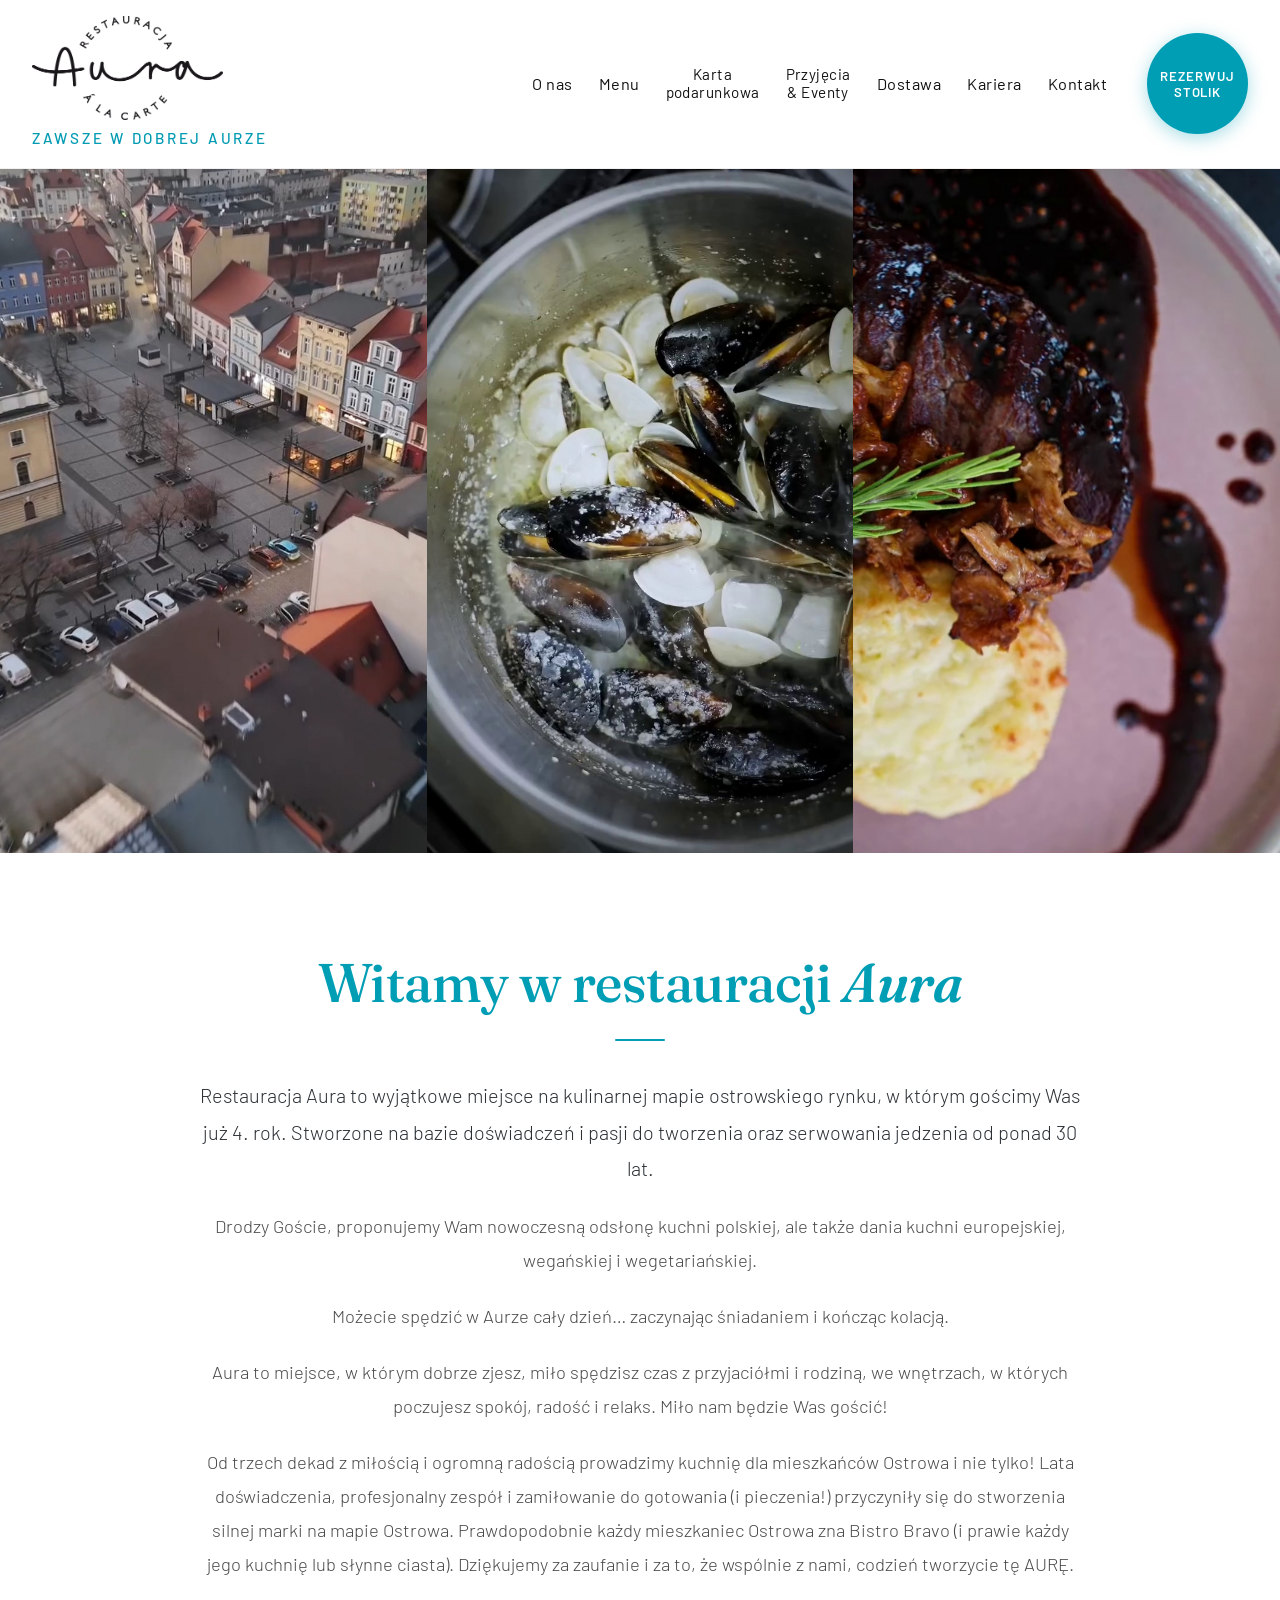
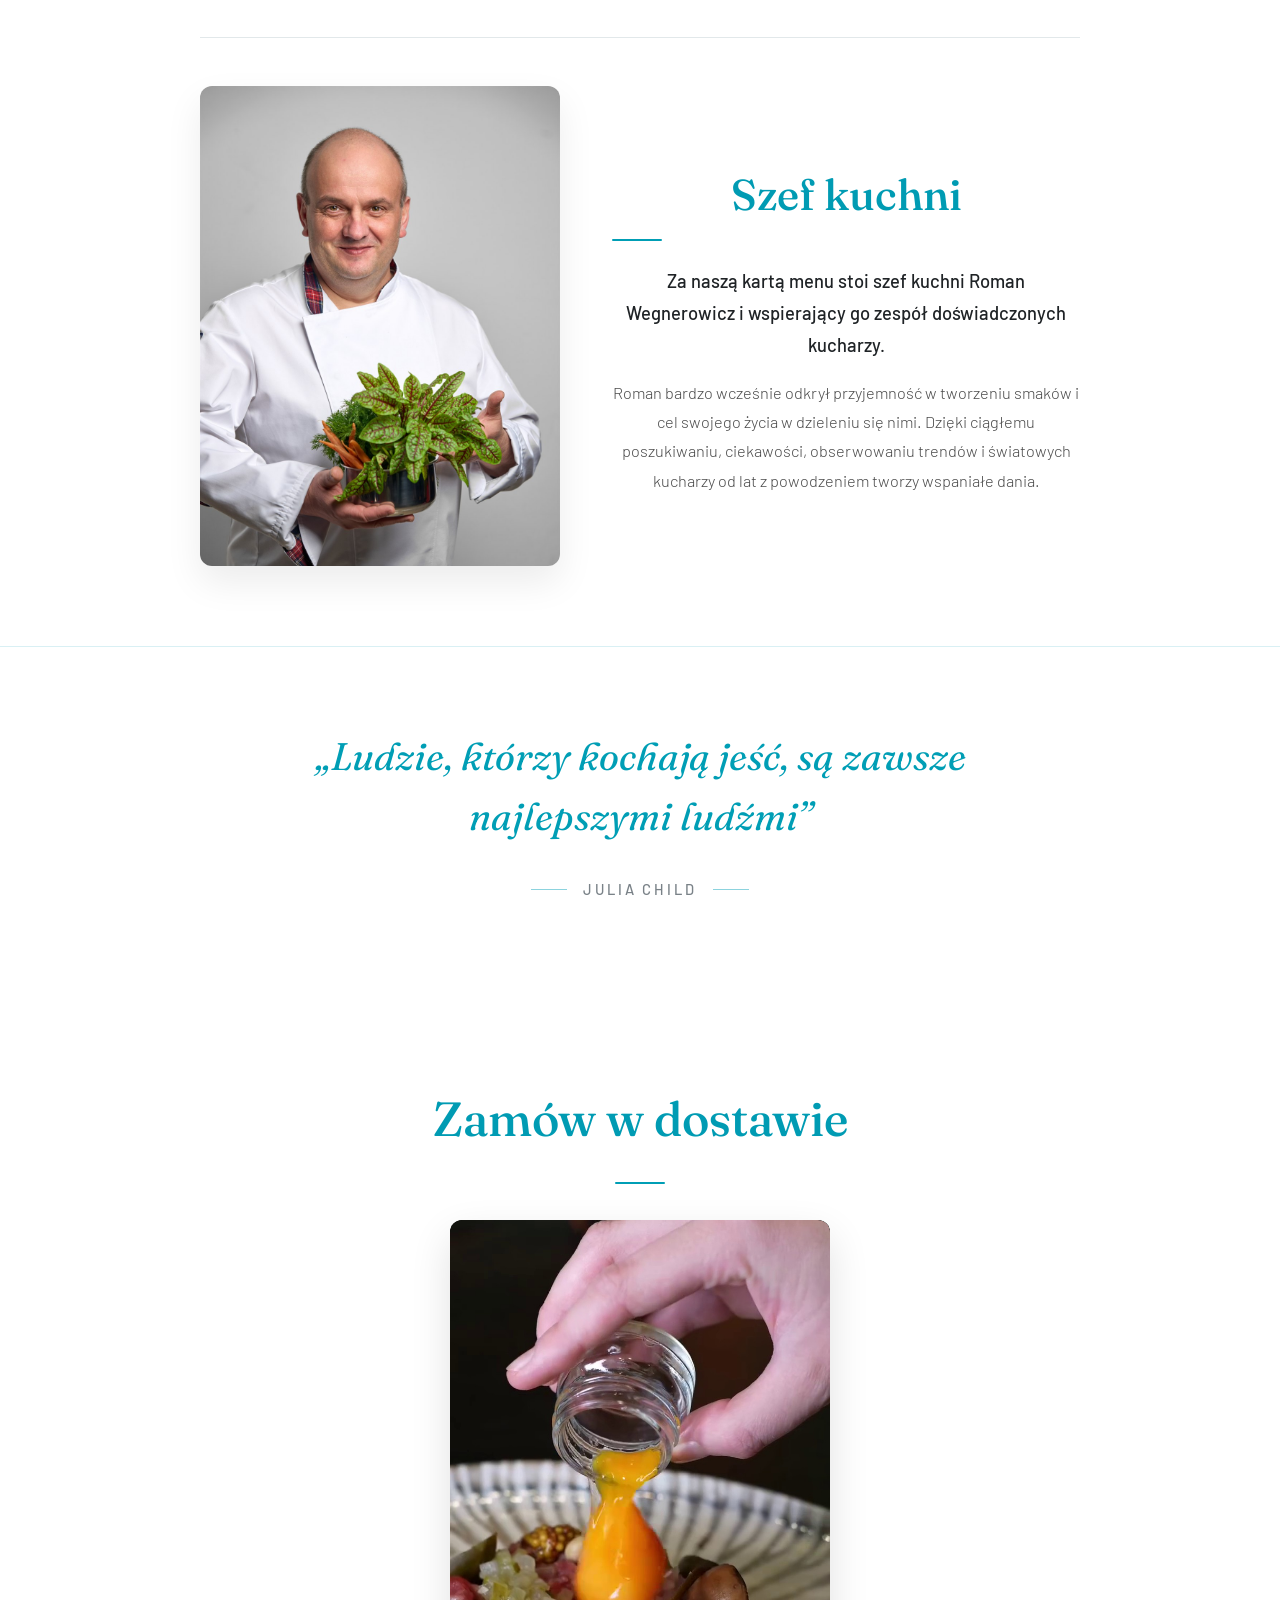
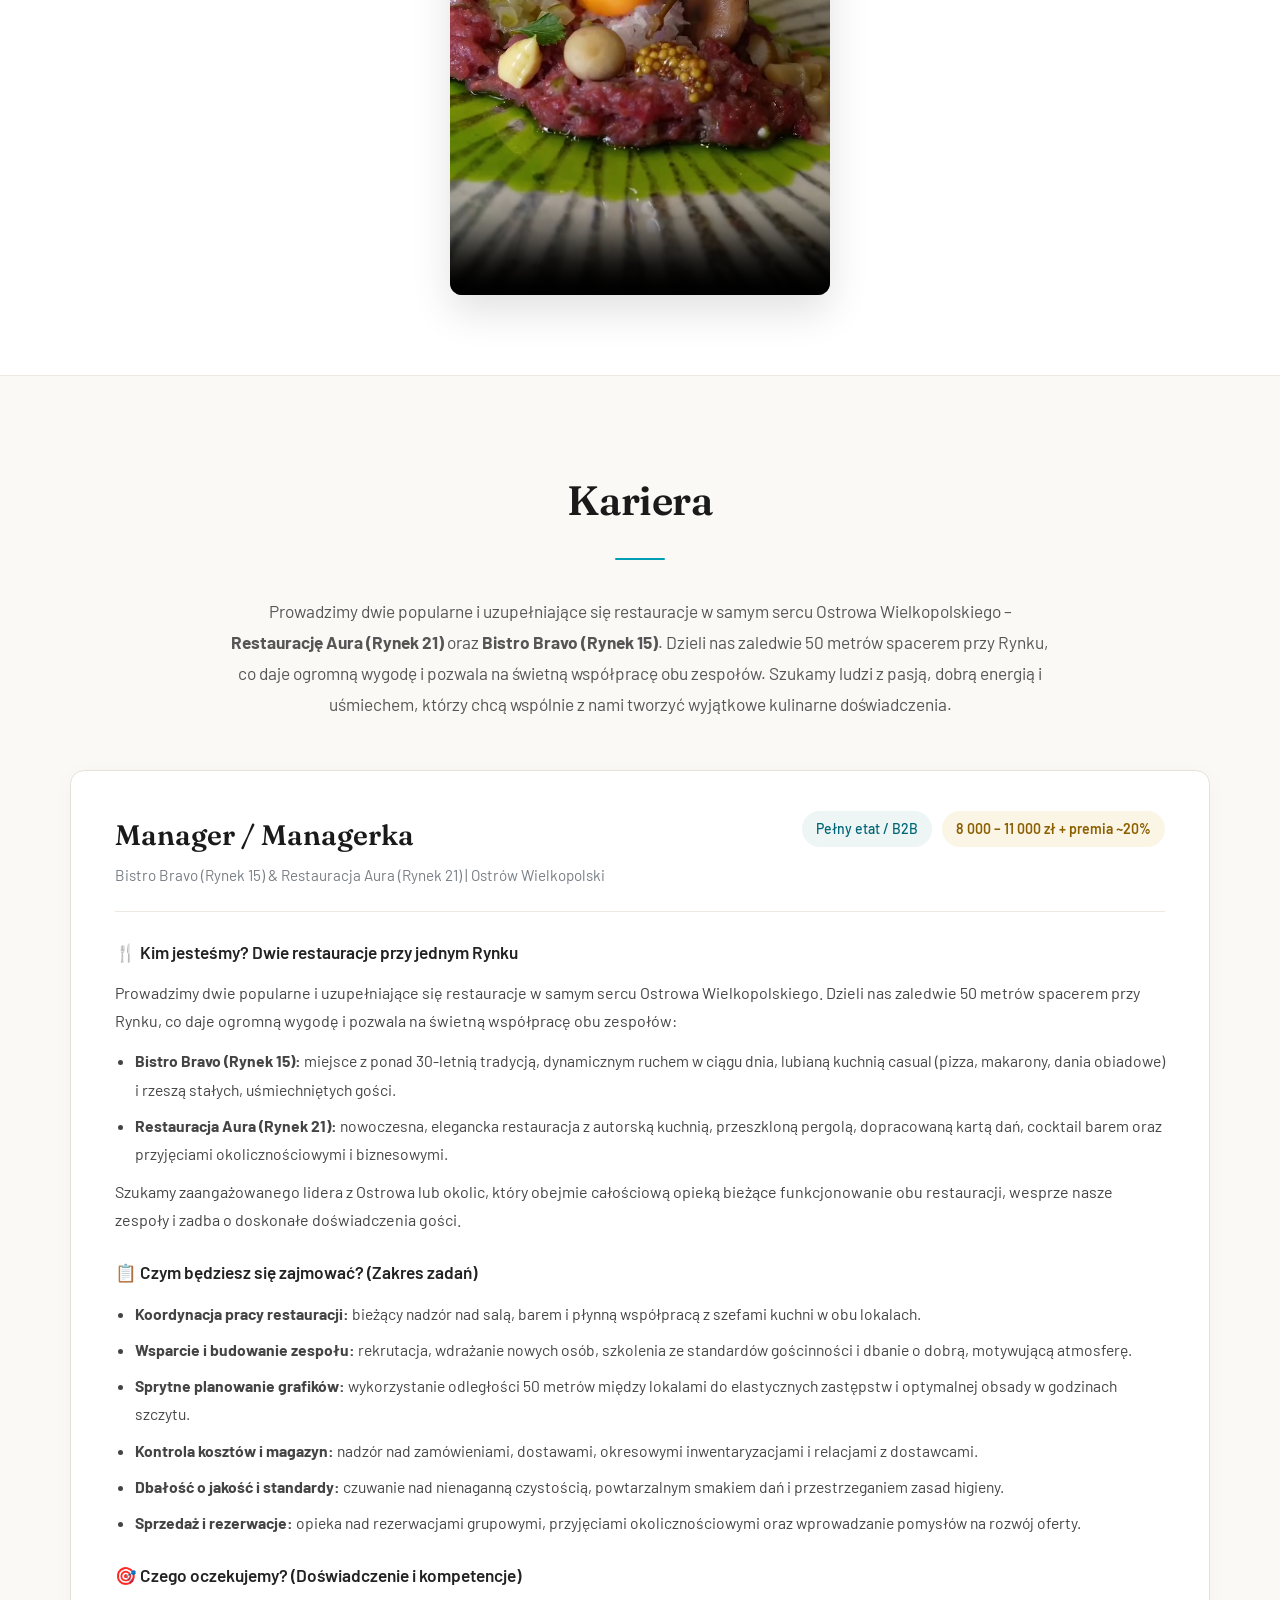
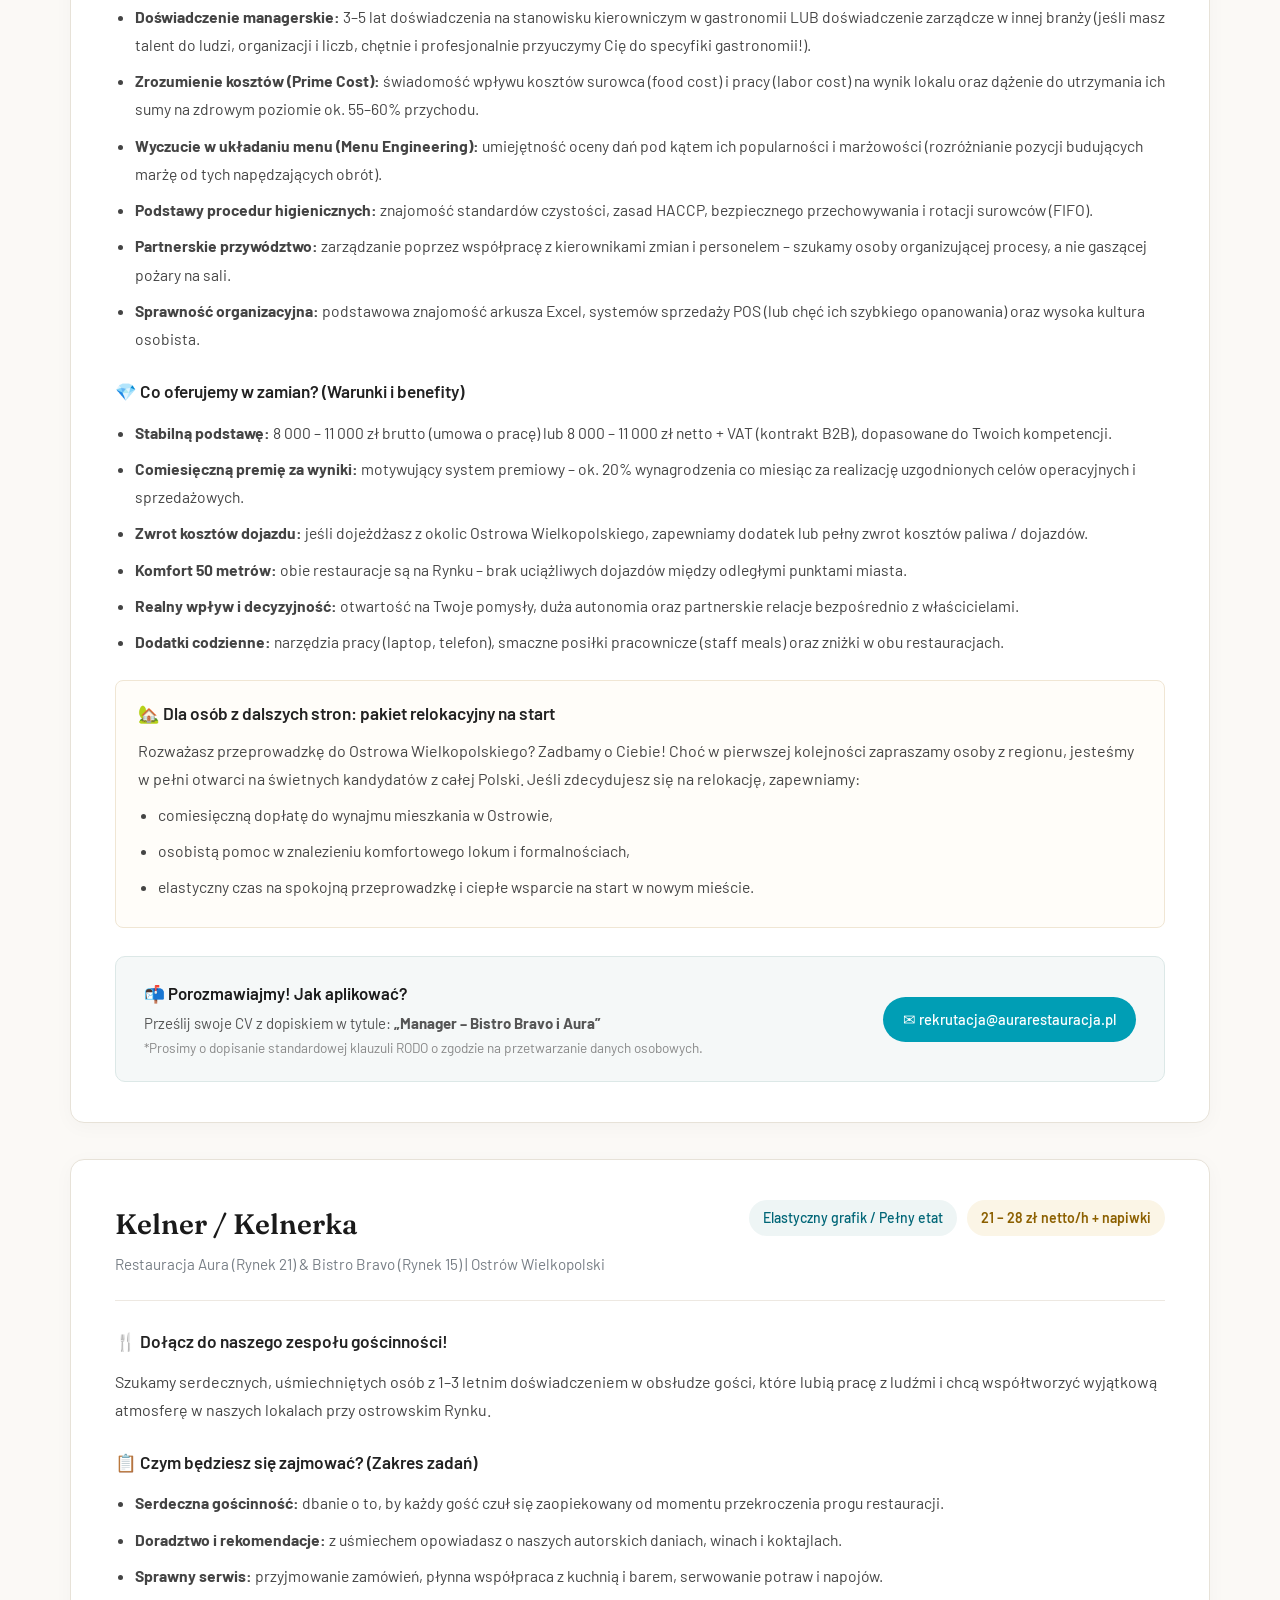
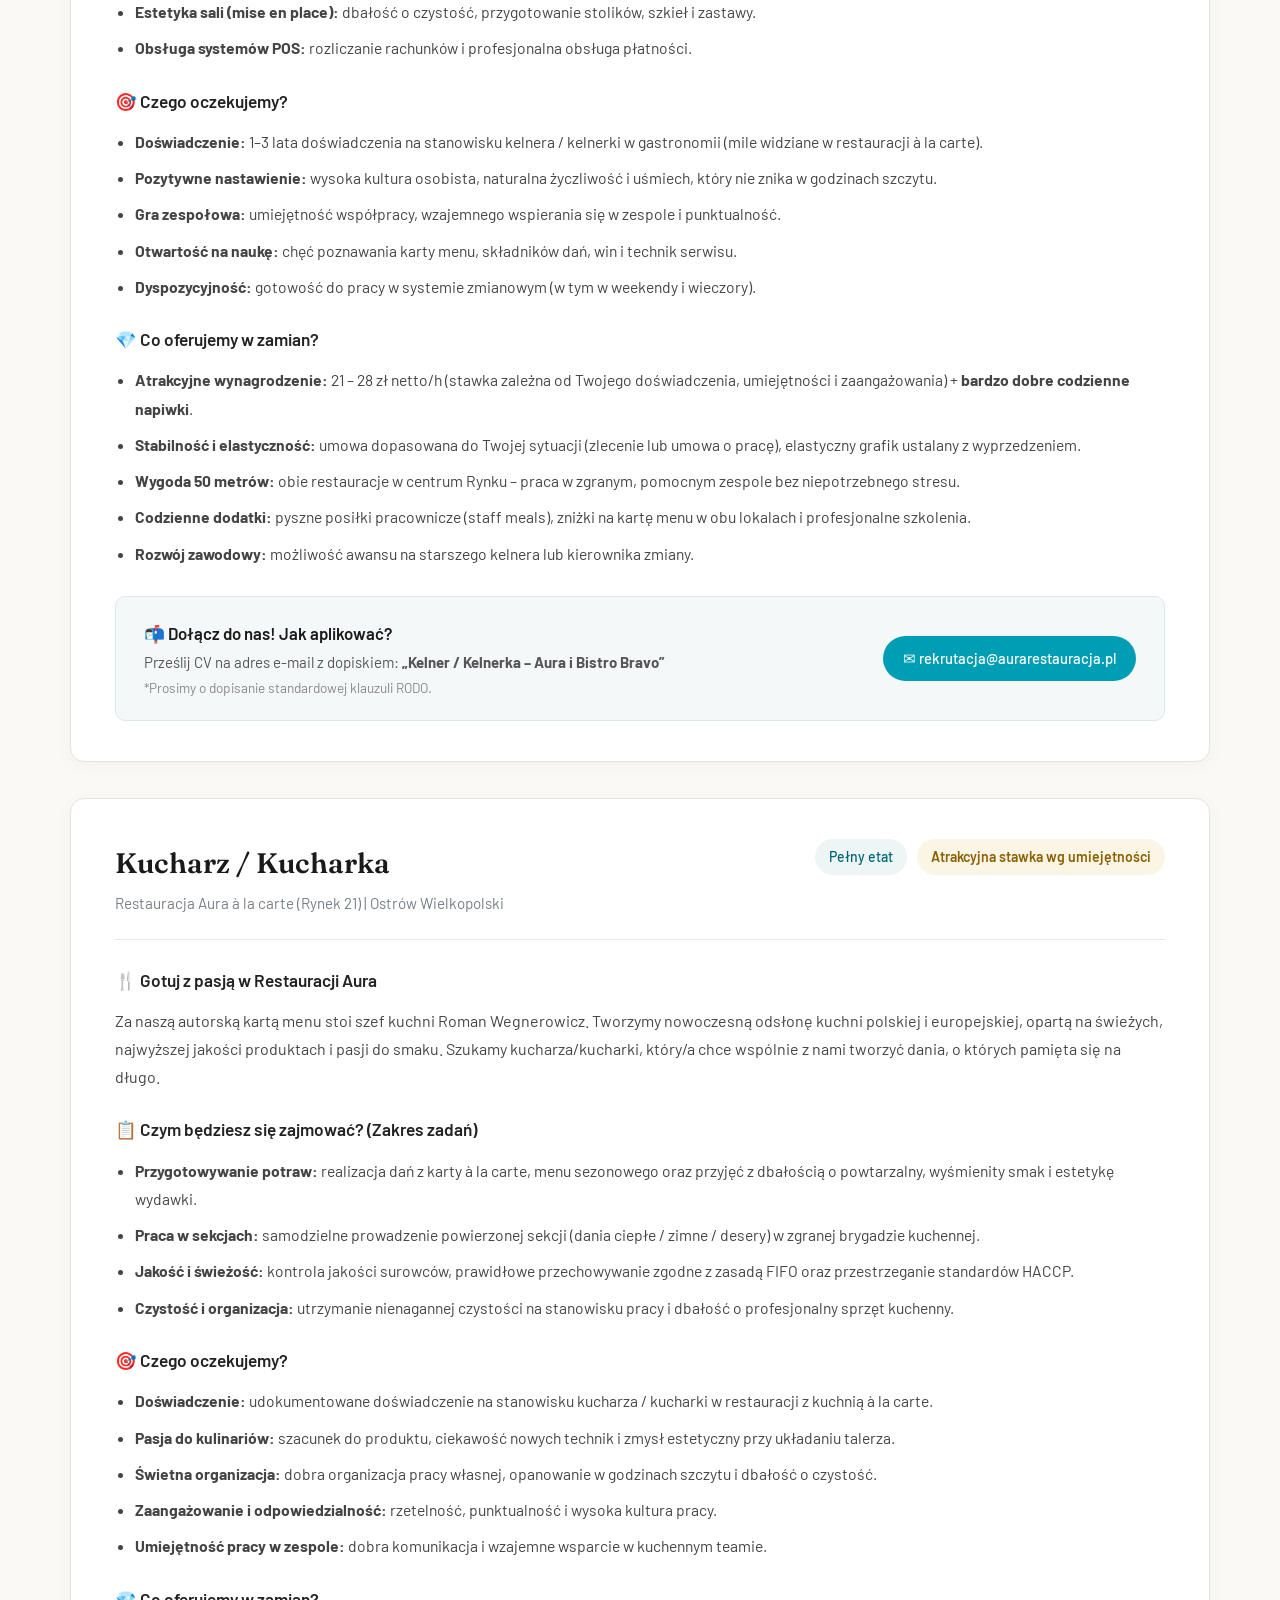
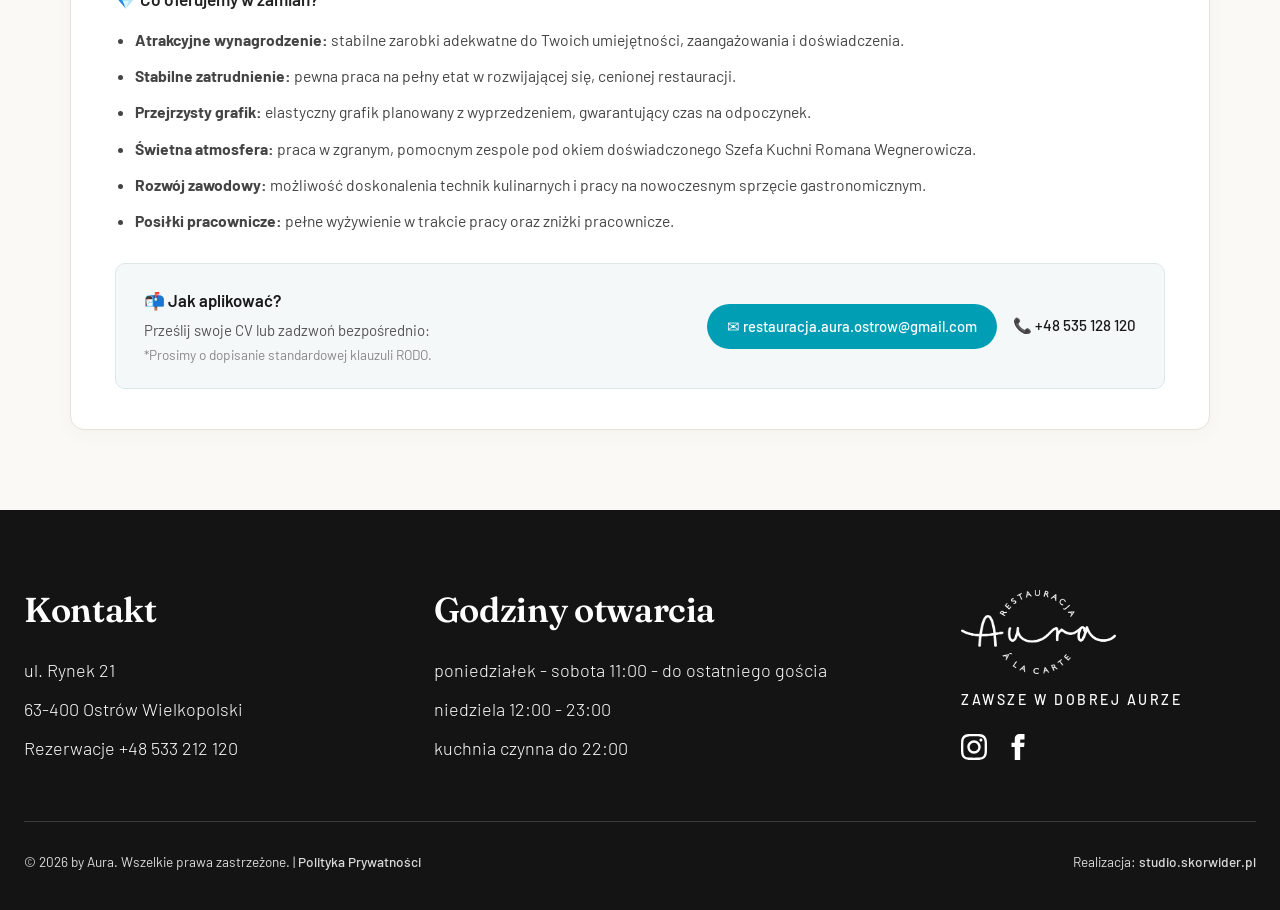
==== commit efd61a0e: "Update nav menu link, unbold category tabs, set footer to luxury black, add career section with 3 of" ====
--- a/index.html
+++ b/index.html
@@ -36,30 +36,7 @@
         <nav class="main-nav" aria-label="Główna nawigacja">
           <ul class="nav-links">
             <li><a href="#o-nas" class="nav-link">O nas</a></li>
-            <li class="has-submenu">
-              <a href="menu.html" class="nav-link">Menu</a>
-              <div class="nav-submenu-clean" aria-label="Kategorie menu">
-                <a href="menu.html#przekaski" class="sub-clean-link">Przekąski</a>
-                <span class="sub-sep">/</span>
-                <a href="menu.html#dania-glowne" class="sub-clean-link">Dania główne</a>
-                <span class="sub-sep">/</span>
-                <a href="menu.html#zupy" class="sub-clean-link">Zupy</a>
-                <span class="sub-sep">/</span>
-                <a href="menu.html#salaty" class="sub-clean-link">Sałaty</a>
-                <span class="sub-sep">/</span>
-                <a href="menu.html#burgery" class="sub-clean-link">Burgery</a>
-                <span class="sub-sep">/</span>
-                <a href="menu.html#menu-dzieciece" class="sub-clean-link">Menu dziecięce</a>
-                <span class="sub-sep">/</span>
-                <a href="menu.html#ciasta-i-desery" class="sub-clean-link">Ciasta i desery</a>
-                <span class="sub-sep">/</span>
-                <a href="menu.html#napoje-gorace" class="sub-clean-link">Napoje gorące</a>
-                <span class="sub-sep">/</span>
-                <a href="menu.html#napoje-zimne" class="sub-clean-link">Napoje zimne</a>
-                <span class="sub-sep">/</span>
-                <a href="menu.html#alkohole" class="sub-clean-link">Alkohole</a>
-              </div>
-            </li>
+            <li><a href="menu.html" class="nav-link">Menu</a></li>
             <li><a href="#karta-podarunkowa" class="nav-link nav-multiline">Karta<br>podarunkowa</a></li>
             <li><a href="#przyjecia-eventy" class="nav-link nav-multiline">Przyjęcia<br>& Eventy</a></li>
             <li><a href="#dostawa" class="nav-link">Dostawa</a></li>
@@ -216,6 +193,259 @@
             controls 
             muted>
           </video>
+        </div>
+
+      </div>
+    </section>
+
+    <!-- =========================================================
+         SEKCJA: KARIERA (OFERTY PRACY: MANAGER, KELNER, KUCHARZ)
+         ========================================================= -->
+    <section class="career-section" id="kariera" aria-label="Kariera w restauracji Aura i Bistro Bravo">
+      <div class="career-container">
+        
+        <header class="career-header">
+          <h2 class="career-heading">Kariera</h2>
+          <div class="teal-divider-line"></div>
+          <p class="career-lead">
+            Prowadzimy dwie popularne i uzupełniające się restauracje w samym sercu Ostrowa Wielkopolskiego – <strong>Restaurację Aura (Rynek 21)</strong> oraz <strong>Bistro Bravo (Rynek 15)</strong>. Dzieli nas zaledwie 50 metrów spacerem przy Rynku, co daje ogromną wygodę i pozwala na świetną współpracę obu zespołów. Szukamy ludzi z pasją, dobrą energią i uśmiechem, którzy chcą wspólnie z nami tworzyć wyjątkowe kulinarne doświadczenia.
+          </p>
+        </header>
+
+        <div class="career-cards-container">
+          
+          <!-- =====================================================
+               OFERTA 1: MANAGER / MANAGERKA
+               ===================================================== -->
+          <article class="career-job-card" id="oferta-manager">
+            <div class="career-card-top">
+              <div>
+                <h3 class="career-job-title">Manager / Managerka</h3>
+                <div class="career-job-sub">Bistro Bravo (Rynek 15) & Restauracja Aura (Rynek 21) | Ostrów Wielkopolski</div>
+              </div>
+              <div class="career-job-badges">
+                <span class="career-badge">Pełny etat / B2B</span>
+                <span class="career-badge career-badge-salary">8 000 – 11 000 zł + premia ~20%</span>
+              </div>
+            </div>
+
+            <div class="career-section-block">
+              <h4 class="career-block-title">🍴 Kim jesteśmy? Dwie restauracje przy jednym Rynku</h4>
+              <p class="career-block-desc">
+                Prowadzimy dwie popularne i uzupełniające się restauracje w samym sercu Ostrowa Wielkopolskiego. Dzieli nas zaledwie 50 metrów spacerem przy Rynku, co daje ogromną wygodę i pozwala na świetną współpracę obu zespołów:
+              </p>
+              <ul class="career-block-list">
+                <li><strong>Bistro Bravo (Rynek 15):</strong> miejsce z ponad 30-letnią tradycją, dynamicznym ruchem w ciągu dnia, lubianą kuchnią casual (pizza, makarony, dania obiadowe) i rzeszą stałych, uśmiechniętych gości.</li>
+                <li><strong>Restauracja Aura (Rynek 21):</strong> nowoczesna, elegancka restauracja z autorską kuchnią, przeszkloną pergolą, dopracowaną kartą dań, cocktail barem oraz przyjęciami okolicznościowymi i biznesowymi.</li>
+              </ul>
+              <p class="career-block-desc" style="margin-top: 10px;">
+                Szukamy zaangażowanego lidera z Ostrowa lub okolic, który obejmie całościową opieką bieżące funkcjonowanie obu restauracji, wesprze nasze zespoły i zadba o doskonałe doświadczenia gości.
+              </p>
+            </div>
+
+            <div class="career-section-block">
+              <h4 class="career-block-title">📋 Czym będziesz się zajmować? (Zakres zadań)</h4>
+              <ul class="career-block-list">
+                <li><strong>Koordynacja pracy restauracji:</strong> bieżący nadzór nad salą, barem i płynną współpracą z szefami kuchni w obu lokalach.</li>
+                <li><strong>Wsparcie i budowanie zespołu:</strong> rekrutacja, wdrażanie nowych osób, szkolenia ze standardów gościnności i dbanie o dobrą, motywującą atmosferę.</li>
+                <li><strong>Sprytne planowanie grafików:</strong> wykorzystanie odległości 50 metrów między lokalami do elastycznych zastępstw i optymalnej obsady w godzinach szczytu.</li>
+                <li><strong>Kontrola kosztów i magazyn:</strong> nadzór nad zamówieniami, dostawami, okresowymi inwentaryzacjami i relacjami z dostawcami.</li>
+                <li><strong>Dbałość o jakość i standardy:</strong> czuwanie nad nienaganną czystością, powtarzalnym smakiem dań i przestrzeganiem zasad higieny.</li>
+                <li><strong>Sprzedaż i rezerwacje:</strong> opieka nad rezerwacjami grupowymi, przyjęciami okolicznościowymi oraz wprowadzanie pomysłów na rozwój oferty.</li>
+              </ul>
+            </div>
+
+            <div class="career-section-block">
+              <h4 class="career-block-title">🎯 Czego oczekujemy? (Doświadczenie i kompetencje)</h4>
+              <ul class="career-block-list">
+                <li><strong>Doświadczenie managerskie:</strong> 3–5 lat doświadczenia na stanowisku kierowniczym w gastronomii LUB doświadczenie zarządcze w innej branży (jeśli masz talent do ludzi, organizacji i liczb, chętnie i profesjonalnie przyuczymy Cię do specyfiki gastronomii!).</li>
+                <li><strong>Zrozumienie kosztów (Prime Cost):</strong> świadomość wpływu kosztów surowca (food cost) i pracy (labor cost) na wynik lokalu oraz dążenie do utrzymania ich sumy na zdrowym poziomie ok. 55–60% przychodu.</li>
+                <li><strong>Wyczucie w układaniu menu (Menu Engineering):</strong> umiejętność oceny dań pod kątem ich popularności i marżowości (rozróżnianie pozycji budujących marżę od tych napędzających obrót).</li>
+                <li><strong>Podstawy procedur higienicznych:</strong> znajomość standardów czystości, zasad HACCP, bezpiecznego przechowywania i rotacji surowców (FIFO).</li>
+                <li><strong>Partnerskie przywództwo:</strong> zarządzanie poprzez współpracę z kierownikami zmian i personelem – szukamy osoby organizującej procesy, a nie gaszącej pożary na sali.</li>
+                <li><strong>Sprawność organizacyjna:</strong> podstawowa znajomość arkusza Excel, systemów sprzedaży POS (lub chęć ich szybkiego opanowania) oraz wysoka kultura osobista.</li>
+              </ul>
+            </div>
+
+            <div class="career-section-block">
+              <h4 class="career-block-title">💎 Co oferujemy w zamian? (Warunki i benefity)</h4>
+              <ul class="career-block-list">
+                <li><strong>Stabilną podstawę:</strong> 8 000 – 11 000 zł brutto (umowa o pracę) lub 8 000 – 11 000 zł netto + VAT (kontrakt B2B), dopasowane do Twoich kompetencji.</li>
+                <li><strong>Comiesięczną premię za wyniki:</strong> motywujący system premiowy – ok. 20% wynagrodzenia co miesiąc za realizację uzgodnionych celów operacyjnych i sprzedażowych.</li>
+                <li><strong>Zwrot kosztów dojazdu:</strong> jeśli dojeżdżasz z okolic Ostrowa Wielkopolskiego, zapewniamy dodatek lub pełny zwrot kosztów paliwa / dojazdów.</li>
+                <li><strong>Komfort 50 metrów:</strong> obie restauracje są na Rynku – brak uciążliwych dojazdów między odległymi punktami miasta.</li>
+                <li><strong>Realny wpływ i decyzyjność:</strong> otwartość na Twoje pomysły, duża autonomia oraz partnerskie relacje bezpośrednio z właścicielami.</li>
+                <li><strong>Dodatki codzienne:</strong> narzędzia pracy (laptop, telefon), smaczne posiłki pracownicze (staff meals) oraz zniżki w obu restauracjach.</li>
+              </ul>
+            </div>
+
+            <div class="career-relocation-box">
+              <h4 class="career-block-title" style="margin-bottom: 8px;">🏡 Dla osób z dalszych stron: pakiet relokacyjny na start</h4>
+              <p class="career-block-desc" style="margin-bottom: 8px;">
+                Rozważasz przeprowadzkę do Ostrowa Wielkopolskiego? Zadbamy o Ciebie! Choć w pierwszej kolejności zapraszamy osoby z regionu, jesteśmy w pełni otwarci na świetnych kandydatów z całej Polski. Jeśli zdecydujesz się na relokację, zapewniamy:
+              </p>
+              <ul class="career-block-list" style="margin-bottom: 0;">
+                <li>comiesięczną dopłatę do wynajmu mieszkania w Ostrowie,</li>
+                <li>osobistą pomoc w znalezieniu komfortowego lokum i formalnościach,</li>
+                <li>elastyczny czas na spokojną przeprowadzkę i ciepłe wsparcie na start w nowym mieście.</li>
+              </ul>
+            </div>
+
+            <div class="career-apply-box">
+              <div class="career-apply-info">
+                <h4>📬 Porozmawiajmy! Jak aplikować?</h4>
+                <p>Prześlij swoje CV z dopiskiem w tytule: <strong>„Manager – Bistro Bravo i Aura”</strong></p>
+                <p style="font-size: 0.85rem; color: #888; margin-top: 4px;">*Prosimy o dopisanie standardowej klauzuli RODO o zgodzie na przetwarzanie danych osobowych.</p>
+              </div>
+              <div class="career-apply-contact">
+                <a href="mailto:rekrutacja@aurarestauracja.pl?subject=Aplikacja:%20Manager%20%E2%80%93%20Bistro%20Bravo%20i%20Aura" class="career-apply-link">
+                  ✉ rekrutacja@aurarestauracja.pl
+                </a>
+              </div>
+            </div>
+          </article>
+
+          <!-- =====================================================
+               OFERTA 2: KELNER / KELNERKA
+               ===================================================== -->
+          <article class="career-job-card" id="oferta-kelner">
+            <div class="career-card-top">
+              <div>
+                <h3 class="career-job-title">Kelner / Kelnerka</h3>
+                <div class="career-job-sub">Restauracja Aura (Rynek 21) & Bistro Bravo (Rynek 15) | Ostrów Wielkopolski</div>
+              </div>
+              <div class="career-job-badges">
+                <span class="career-badge">Elastyczny grafik / Pełny etat</span>
+                <span class="career-badge career-badge-salary">21 – 28 zł netto/h + napiwki</span>
+              </div>
+            </div>
+
+            <div class="career-section-block">
+              <h4 class="career-block-title">🍴 Dołącz do naszego zespołu gościnności!</h4>
+              <p class="career-block-desc">
+                Szukamy serdecznych, uśmiechniętych osób z 1–3 letnim doświadczeniem w obsłudze gości, które lubią pracę z ludźmi i chcą współtworzyć wyjątkową atmosferę w naszych lokalach przy ostrowskim Rynku.
+              </p>
+            </div>
+
+            <div class="career-section-block">
+              <h4 class="career-block-title">📋 Czym będziesz się zajmować? (Zakres zadań)</h4>
+              <ul class="career-block-list">
+                <li><strong>Serdeczna gościnność:</strong> dbanie o to, by każdy gość czuł się zaopiekowany od momentu przekroczenia progu restauracji.</li>
+                <li><strong>Doradztwo i rekomendacje:</strong> z uśmiechem opowiadasz o naszych autorskich daniach, winach i koktajlach.</li>
+                <li><strong>Sprawny serwis:</strong> przyjmowanie zamówień, płynna współpraca z kuchnią i barem, serwowanie potraw i napojów.</li>
+                <li><strong>Estetyka sali (mise en place):</strong> dbałość o czystość, przygotowanie stolików, szkieł i zastawy.</li>
+                <li><strong>Obsługa systemów POS:</strong> rozliczanie rachunków i profesjonalna obsługa płatności.</li>
+              </ul>
+            </div>
+
+            <div class="career-section-block">
+              <h4 class="career-block-title">🎯 Czego oczekujemy?</h4>
+              <ul class="career-block-list">
+                <li><strong>Doświadczenie:</strong> 1–3 lata doświadczenia na stanowisku kelnera / kelnerki w gastronomii (mile widziane w restauracji à la carte).</li>
+                <li><strong>Pozytywne nastawienie:</strong> wysoka kultura osobista, naturalna życzliwość i uśmiech, który nie znika w godzinach szczytu.</li>
+                <li><strong>Gra zespołowa:</strong> umiejętność współpracy, wzajemnego wspierania się w zespole i punktualność.</li>
+                <li><strong>Otwartość na naukę:</strong> chęć poznawania karty menu, składników dań, win i technik serwisu.</li>
+                <li><strong>Dyspozycyjność:</strong> gotowość do pracy w systemie zmianowym (w tym w weekendy i wieczory).</li>
+              </ul>
+            </div>
+
+            <div class="career-section-block">
+              <h4 class="career-block-title">💎 Co oferujemy w zamian?</h4>
+              <ul class="career-block-list">
+                <li><strong>Atrakcyjne wynagrodzenie:</strong> 21 – 28 zł netto/h (stawka zależna od Twojego doświadczenia, umiejętności i zaangażowania) + <strong>bardzo dobre codzienne napiwki</strong>.</li>
+                <li><strong>Stabilność i elastyczność:</strong> umowa dopasowana do Twojej sytuacji (zlecenie lub umowa o pracę), elastyczny grafik ustalany z wyprzedzeniem.</li>
+                <li><strong>Wygoda 50 metrów:</strong> obie restauracje w centrum Rynku – praca w zgranym, pomocnym zespole bez niepotrzebnego stresu.</li>
+                <li><strong>Codzienne dodatki:</strong> pyszne posiłki pracownicze (staff meals), zniżki na kartę menu w obu lokalach i profesjonalne szkolenia.</li>
+                <li><strong>Rozwój zawodowy:</strong> możliwość awansu na starszego kelnera lub kierownika zmiany.</li>
+              </ul>
+            </div>
+
+            <div class="career-apply-box">
+              <div class="career-apply-info">
+                <h4>📬 Dołącz do nas! Jak aplikować?</h4>
+                <p>Prześlij CV na adres e-mail z dopiskiem: <strong>„Kelner / Kelnerka – Aura i Bistro Bravo”</strong></p>
+                <p style="font-size: 0.85rem; color: #888; margin-top: 4px;">*Prosimy o dopisanie standardowej klauzuli RODO.</p>
+              </div>
+              <div class="career-apply-contact">
+                <a href="mailto:rekrutacja@aurarestauracja.pl?subject=Aplikacja:%20Kelner%20%2F%20Kelnerka%20%E2%80%93%20Aura%20i%20Bistro%20Bravo" class="career-apply-link">
+                  ✉ rekrutacja@aurarestauracja.pl
+                </a>
+              </div>
+            </div>
+          </article>
+
+          <!-- =====================================================
+               OFERTA 3: KUCHARZ / KUCHARKA
+               ===================================================== -->
+          <article class="career-job-card" id="oferta-kucharz">
+            <div class="career-card-top">
+              <div>
+                <h3 class="career-job-title">Kucharz / Kucharka</h3>
+                <div class="career-job-sub">Restauracja Aura à la carte (Rynek 21) | Ostrów Wielkopolski</div>
+              </div>
+              <div class="career-job-badges">
+                <span class="career-badge">Pełny etat</span>
+                <span class="career-badge career-badge-salary">Atrakcyjna stawka wg umiejętności</span>
+              </div>
+            </div>
+
+            <div class="career-section-block">
+              <h4 class="career-block-title">🍴 Gotuj z pasją w Restauracji Aura</h4>
+              <p class="career-block-desc">
+                Za naszą autorską kartą menu stoi szef kuchni Roman Wegnerowicz. Tworzymy nowoczesną odsłonę kuchni polskiej i europejskiej, opartą na świeżych, najwyższej jakości produktach i pasji do smaku. Szukamy kucharza/kucharki, który/a chce wspólnie z nami tworzyć dania, o których pamięta się na długo.
+              </p>
+            </div>
+
+            <div class="career-section-block">
+              <h4 class="career-block-title">📋 Czym będziesz się zajmować? (Zakres zadań)</h4>
+              <ul class="career-block-list">
+                <li><strong>Przygotowywanie potraw:</strong> realizacja dań z karty à la carte, menu sezonowego oraz przyjęć z dbałością o powtarzalny, wyśmienity smak i estetykę wydawki.</li>
+                <li><strong>Praca w sekcjach:</strong> samodzielne prowadzenie powierzonej sekcji (dania ciepłe / zimne / desery) w zgranej brygadzie kuchennej.</li>
+                <li><strong>Jakość i świeżość:</strong> kontrola jakości surowców, prawidłowe przechowywanie zgodne z zasadą FIFO oraz przestrzeganie standardów HACCP.</li>
+                <li><strong>Czystość i organizacja:</strong> utrzymanie nienagannej czystości na stanowisku pracy i dbałość o profesjonalny sprzęt kuchenny.</li>
+              </ul>
+            </div>
+
+            <div class="career-section-block">
+              <h4 class="career-block-title">🎯 Czego oczekujemy?</h4>
+              <ul class="career-block-list">
+                <li><strong>Doświadczenie:</strong> udokumentowane doświadczenie na stanowisku kucharza / kucharki w restauracji z kuchnią à la carte.</li>
+                <li><strong>Pasja do kulinariów:</strong> szacunek do produktu, ciekawość nowych technik i zmysł estetyczny przy układaniu talerza.</li>
+                <li><strong>Świetna organizacja:</strong> dobra organizacja pracy własnej, opanowanie w godzinach szczytu i dbałość o czystość.</li>
+                <li><strong>Zaangażowanie i odpowiedzialność:</strong> rzetelność, punktualność i wysoka kultura pracy.</li>
+                <li><strong>Umiejętność pracy w zespole:</strong> dobra komunikacja i wzajemne wsparcie w kuchennym teamie.</li>
+              </ul>
+            </div>
+
+            <div class="career-section-block">
+              <h4 class="career-block-title">💎 Co oferujemy w zamian?</h4>
+              <ul class="career-block-list">
+                <li><strong>Atrakcyjne wynagrodzenie:</strong> stabilne zarobki adekwatne do Twoich umiejętności, zaangażowania i doświadczenia.</li>
+                <li><strong>Stabilne zatrudnienie:</strong> pewna praca na pełny etat w rozwijającej się, cenionej restauracji.</li>
+                <li><strong>Przejrzysty grafik:</strong> elastyczny grafik planowany z wyprzedzeniem, gwarantujący czas na odpoczynek.</li>
+                <li><strong>Świetna atmosfera:</strong> praca w zgranym, pomocnym zespole pod okiem doświadczonego Szefa Kuchni Romana Wegnerowicza.</li>
+                <li><strong>Rozwój zawodowy:</strong> możliwość doskonalenia technik kulinarnych i pracy na nowoczesnym sprzęcie gastronomicznym.</li>
+                <li><strong>Posiłki pracownicze:</strong> pełne wyżywienie w trakcie pracy oraz zniżki pracownicze.</li>
+              </ul>
+            </div>
+
+            <div class="career-apply-box">
+              <div class="career-apply-info">
+                <h4>📬 Jak aplikować?</h4>
+                <p>Prześlij swoje CV lub zadzwoń bezpośrednio:</p>
+                <p style="font-size: 0.85rem; color: #888; margin-top: 4px;">*Prosimy o dopisanie standardowej klauzuli RODO.</p>
+              </div>
+              <div class="career-apply-contact">
+                <a href="mailto:restauracja.aura.ostrow@gmail.com?subject=Aplikacja:%20Kucharz%20%2F%20Kucharka%20%E2%80%93%20Restauracja%20Aura" class="career-apply-link">
+                  ✉ restauracja.aura.ostrow@gmail.com
+                </a>
+                <a href="tel:+48535128120" class="career-apply-phone">
+                  📞 +48 535 128 120
+                </a>
+              </div>
+            </div>
+          </article>
+
         </div>
 
       </div>
--- a/assets/css/style.css
+++ b/assets/css/style.css
@@ -431,11 +431,11 @@
 }
 
 /* =========================================================
-   STOPKA (W KOLORZE SELEDYNOWYM #009EB5 / #009BB3, BIAŁY TEKST)
+   STOPKA (SZLACHETNA GŁĘBOKA CZERŃ #141414, BIAŁY TEKST)
    ========================================================= */
 footer.site-footer {
   padding: 80px 24px 36px;
-  background-color: var(--aura-teal); /* #009EB5 / #009BB3 */
+  background-color: #141414;
   color: #ffffff;
 }
 
@@ -1342,7 +1342,7 @@
   border: none;
   font-family: var(--font-main);
   font-size: 1.02rem;
-  font-weight: 500;
+  font-weight: 400;
   color: #333333;
   cursor: pointer;
   padding: 4px 6px;
@@ -1358,7 +1358,7 @@
 
 .category-btn.active {
   color: var(--aura-teal);
-  font-weight: 700;
+  font-weight: 400;
 }
 
 .category-btn.active::after {
@@ -1771,3 +1771,238 @@
 .footer-privacy-link:hover {
   opacity: 0.8;
 }
+
+/* =========================================================
+   SEKCJA KARIERA (OFERTY PRACY: MANAGER, KELNER, KUCHARZ)
+   ========================================================= */
+.career-section {
+  padding: 90px 24px 80px;
+  background-color: #fbf9f6;
+  border-top: 1px solid #ede8e1;
+}
+
+.career-container {
+  max-width: 1140px;
+  margin: 0 auto;
+}
+
+.career-header {
+  text-align: center;
+  margin-bottom: 50px;
+}
+
+.career-heading {
+  font-family: var(--font-heading);
+  font-size: clamp(2.2rem, 3.2vw, 2.85rem);
+  font-weight: 600;
+  color: #1a1a1a;
+  margin-bottom: 16px;
+  letter-spacing: -0.01em;
+}
+
+.career-lead {
+  max-width: 820px;
+  margin: 20px auto 0;
+  font-family: var(--font-main);
+  font-size: 1.08rem;
+  line-height: 1.8;
+  color: #555555;
+  font-weight: 400;
+}
+
+.career-cards-container {
+  display: flex;
+  flex-direction: column;
+  gap: 36px;
+}
+
+.career-job-card {
+  background: #ffffff;
+  border: 1px solid #e7e2d8;
+  border-radius: 14px;
+  padding: 40px 44px;
+  box-shadow: 0 4px 20px rgba(0, 0, 0, 0.03);
+  transition: transform 0.25s ease, box-shadow 0.25s ease;
+}
+
+.career-job-card:hover {
+  transform: translateY(-2px);
+  box-shadow: 0 8px 28px rgba(0, 0, 0, 0.06);
+}
+
+.career-card-top {
+  display: flex;
+  justify-content: space-between;
+  align-items: flex-start;
+  flex-wrap: wrap;
+  gap: 16px;
+  border-bottom: 1px solid #ede8e1;
+  padding-bottom: 22px;
+  margin-bottom: 26px;
+}
+
+.career-job-title {
+  font-family: var(--font-heading);
+  font-size: clamp(1.6rem, 2.2vw, 2rem);
+  font-weight: 600;
+  color: #1a1a1a;
+  margin: 0;
+}
+
+.career-job-sub {
+  font-family: var(--font-main);
+  font-size: 0.95rem;
+  color: #777e85;
+  margin-top: 4px;
+  font-weight: 400;
+}
+
+.career-job-badges {
+  display: flex;
+  gap: 10px;
+  flex-wrap: wrap;
+  align-items: center;
+}
+
+.career-badge {
+  display: inline-flex;
+  align-items: center;
+  padding: 6px 14px;
+  border-radius: 20px;
+  font-size: 0.88rem;
+  font-weight: 500;
+  background: #eef5f5;
+  color: #006677;
+}
+
+.career-badge-salary {
+  background: #fbf5e6;
+  color: #8c6000;
+  font-weight: 600;
+}
+
+.career-section-block {
+  margin-bottom: 24px;
+}
+
+.career-block-title {
+  font-family: var(--font-main);
+  font-size: 1.08rem;
+  font-weight: 600;
+  color: #222222;
+  margin-bottom: 12px;
+  display: flex;
+  align-items: center;
+  gap: 8px;
+}
+
+.career-block-desc {
+  font-family: var(--font-main);
+  font-size: 1rem;
+  line-height: 1.75;
+  color: #444444;
+  margin-bottom: 12px;
+}
+
+.career-block-list {
+  padding-left: 20px;
+  font-family: var(--font-main);
+  font-size: 0.98rem;
+  line-height: 1.8;
+  color: #444444;
+}
+
+.career-block-list li {
+  margin-bottom: 8px;
+}
+
+.career-relocation-box {
+  background: #fffdf9;
+  border: 1px solid #f0e6d4;
+  border-radius: 8px;
+  padding: 18px 22px;
+  margin: 20px 0;
+}
+
+.career-apply-box {
+  background: #f5f8f8;
+  border: 1px solid #dce8e7;
+  border-radius: 10px;
+  padding: 22px 28px;
+  margin-top: 28px;
+  display: flex;
+  justify-content: space-between;
+  align-items: center;
+  flex-wrap: wrap;
+  gap: 18px;
+}
+
+.career-apply-info h4 {
+  font-size: 1.05rem;
+  font-weight: 600;
+  color: #1a1a1a;
+  margin: 0 0 4px;
+}
+
+.career-apply-info p {
+  font-size: 0.94rem;
+  color: #555555;
+  margin: 0;
+  line-height: 1.5;
+}
+
+.career-apply-contact {
+  display: flex;
+  gap: 16px;
+  flex-wrap: wrap;
+  align-items: center;
+}
+
+.career-apply-link {
+  display: inline-flex;
+  align-items: center;
+  gap: 8px;
+  padding: 10px 20px;
+  background: var(--aura-teal);
+  color: #ffffff;
+  text-decoration: none;
+  border-radius: 24px;
+  font-weight: 500;
+  font-size: 0.92rem;
+  transition: var(--transition);
+}
+
+.career-apply-link:hover {
+  background: #008194;
+  color: #ffffff;
+  transform: translateY(-1px);
+}
+
+.career-apply-phone {
+  color: #1a1a1a;
+  text-decoration: none;
+  font-weight: 500;
+  font-size: 0.95rem;
+  display: inline-flex;
+  align-items: center;
+  gap: 6px;
+}
+
+.career-apply-phone:hover {
+  color: var(--aura-teal);
+}
+
+@media (max-width: 768px) {
+  .career-job-card {
+    padding: 28px 20px;
+  }
+  .career-card-top {
+    flex-direction: column;
+    align-items: flex-start;
+  }
+  .career-apply-box {
+    flex-direction: column;
+    align-items: flex-start;
+  }
+}
+
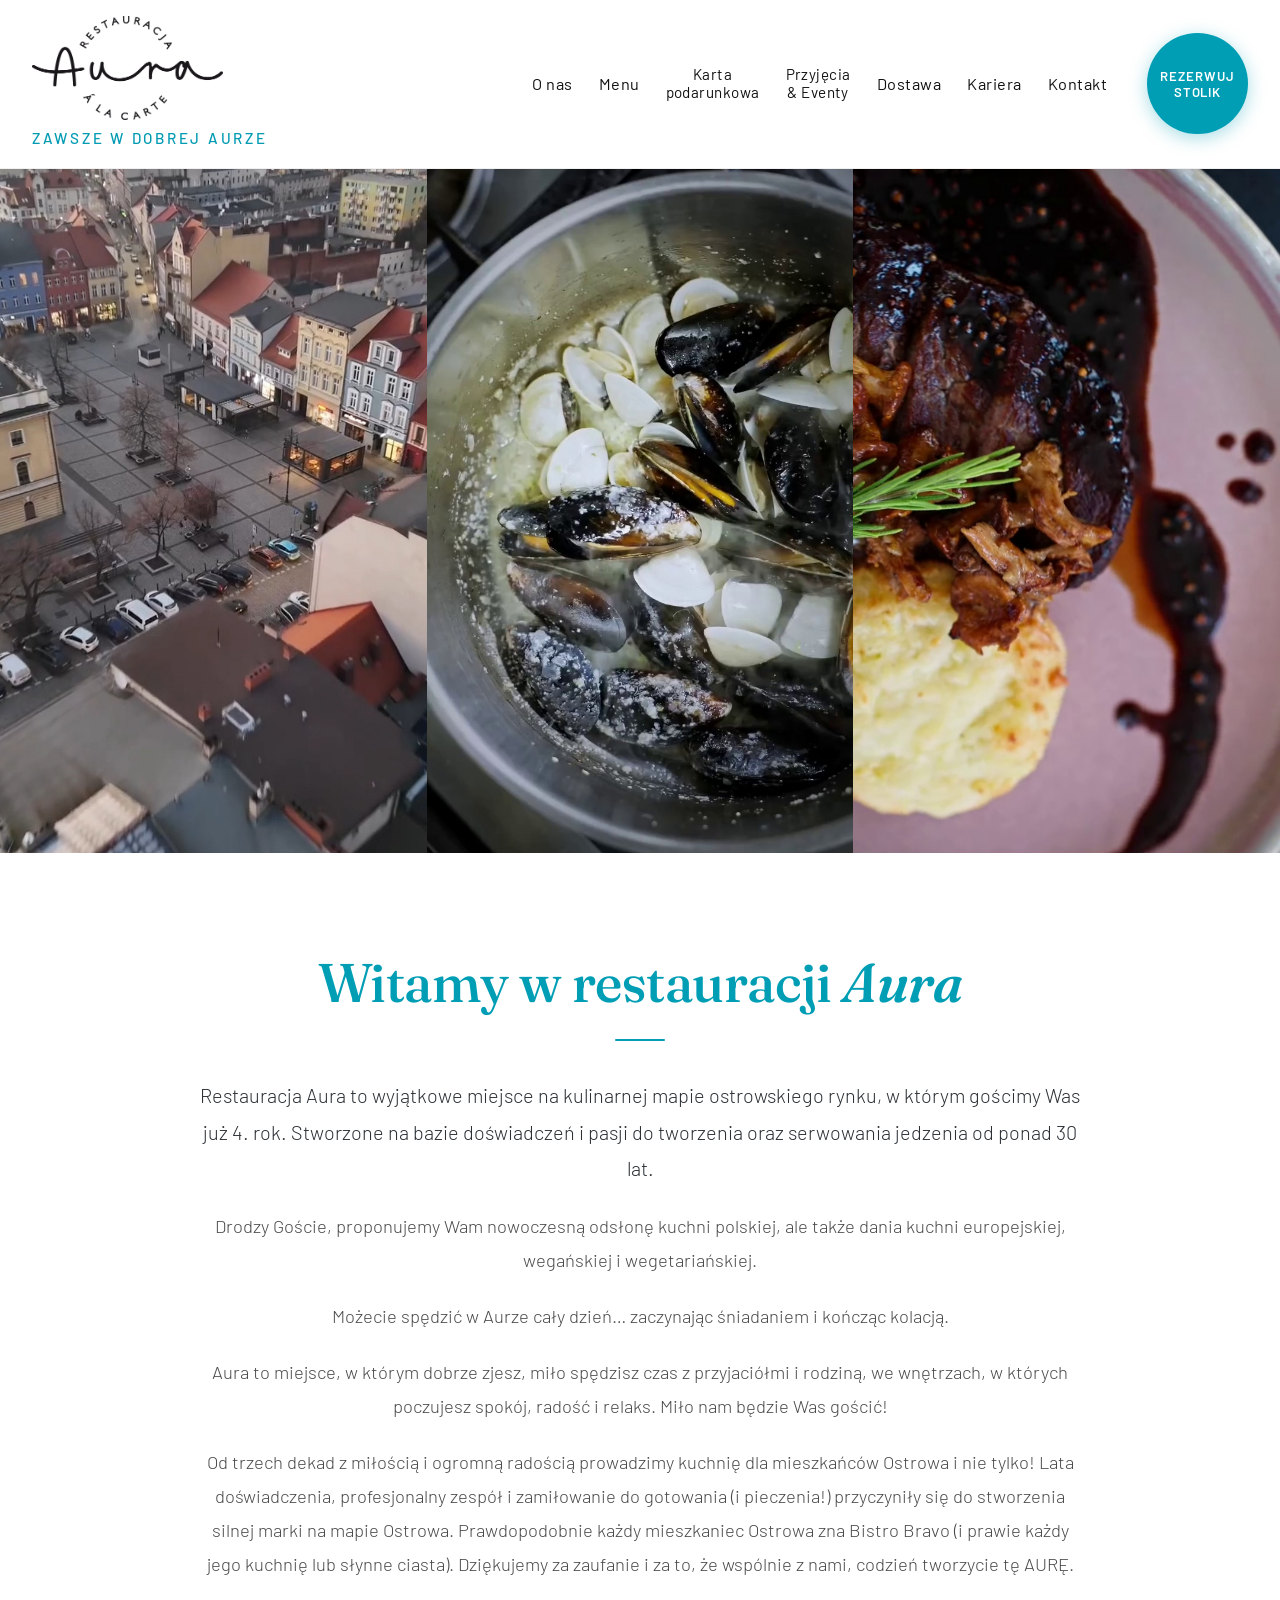
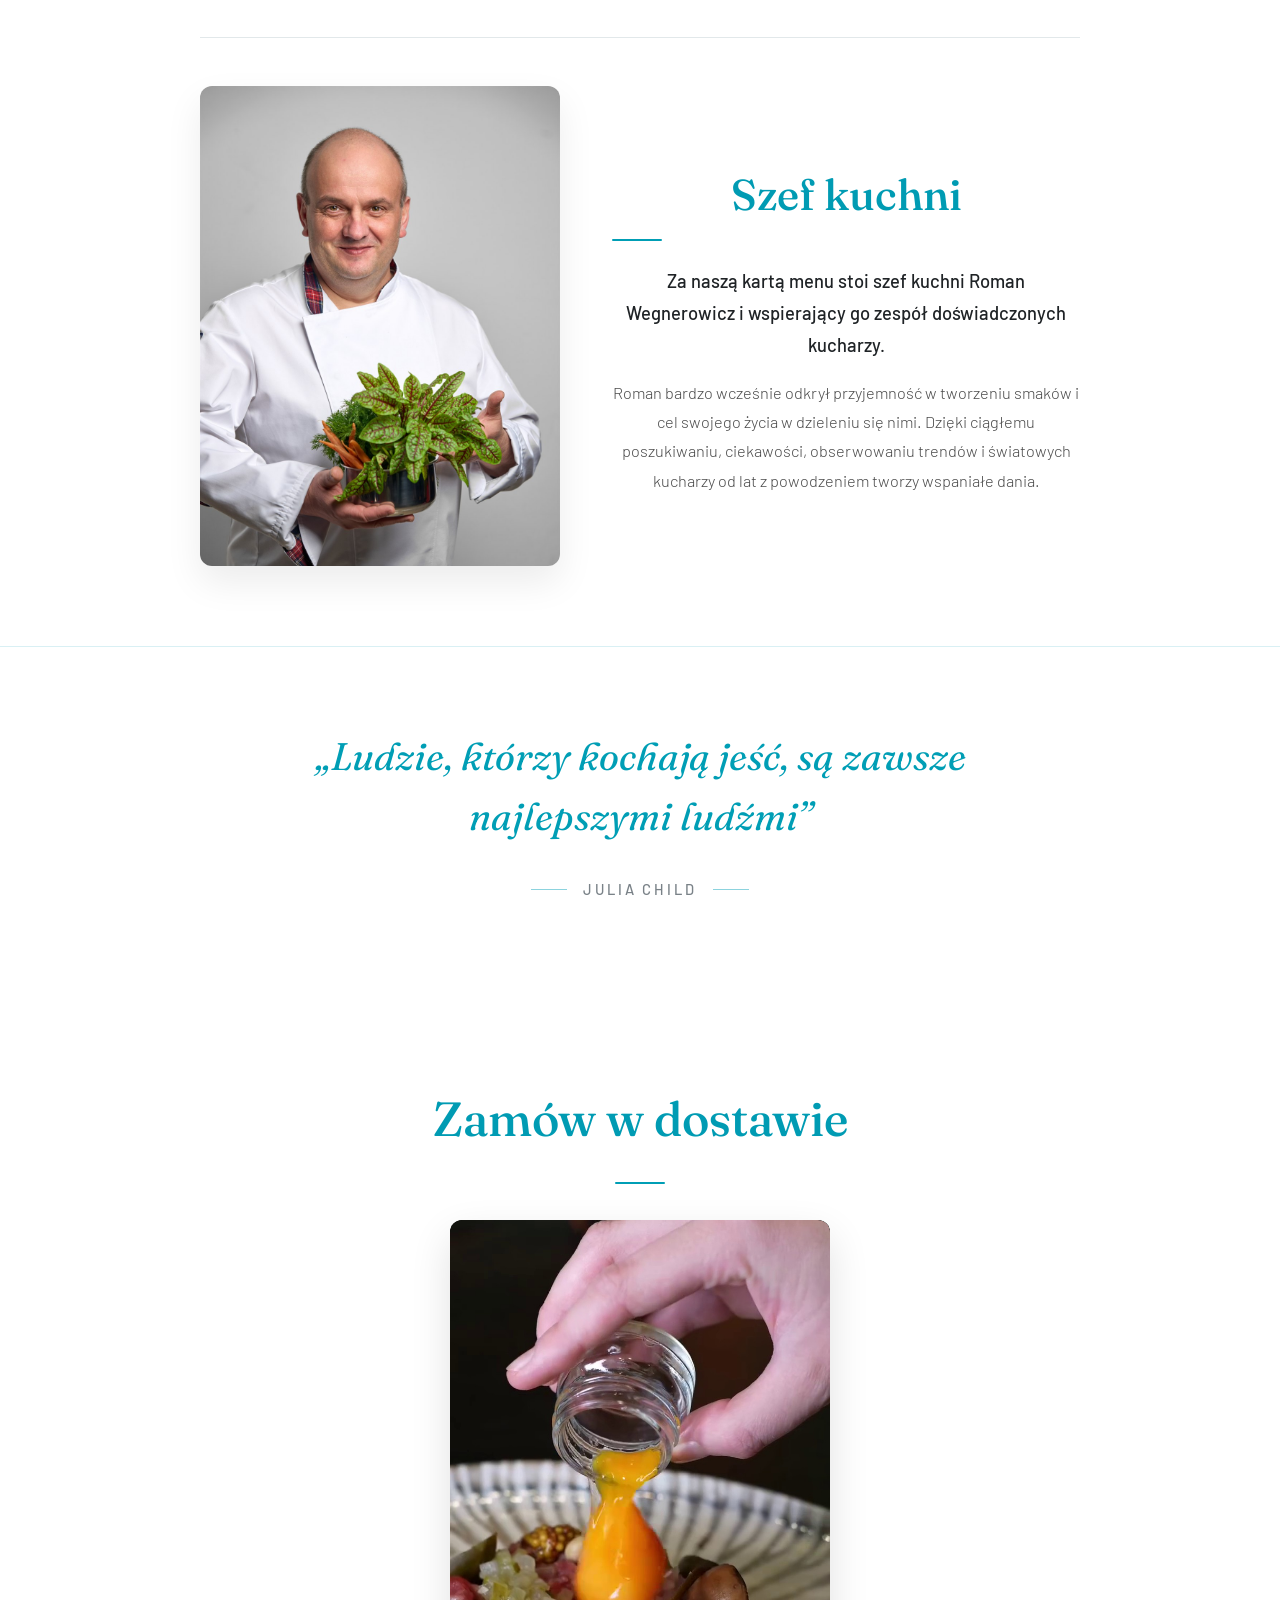
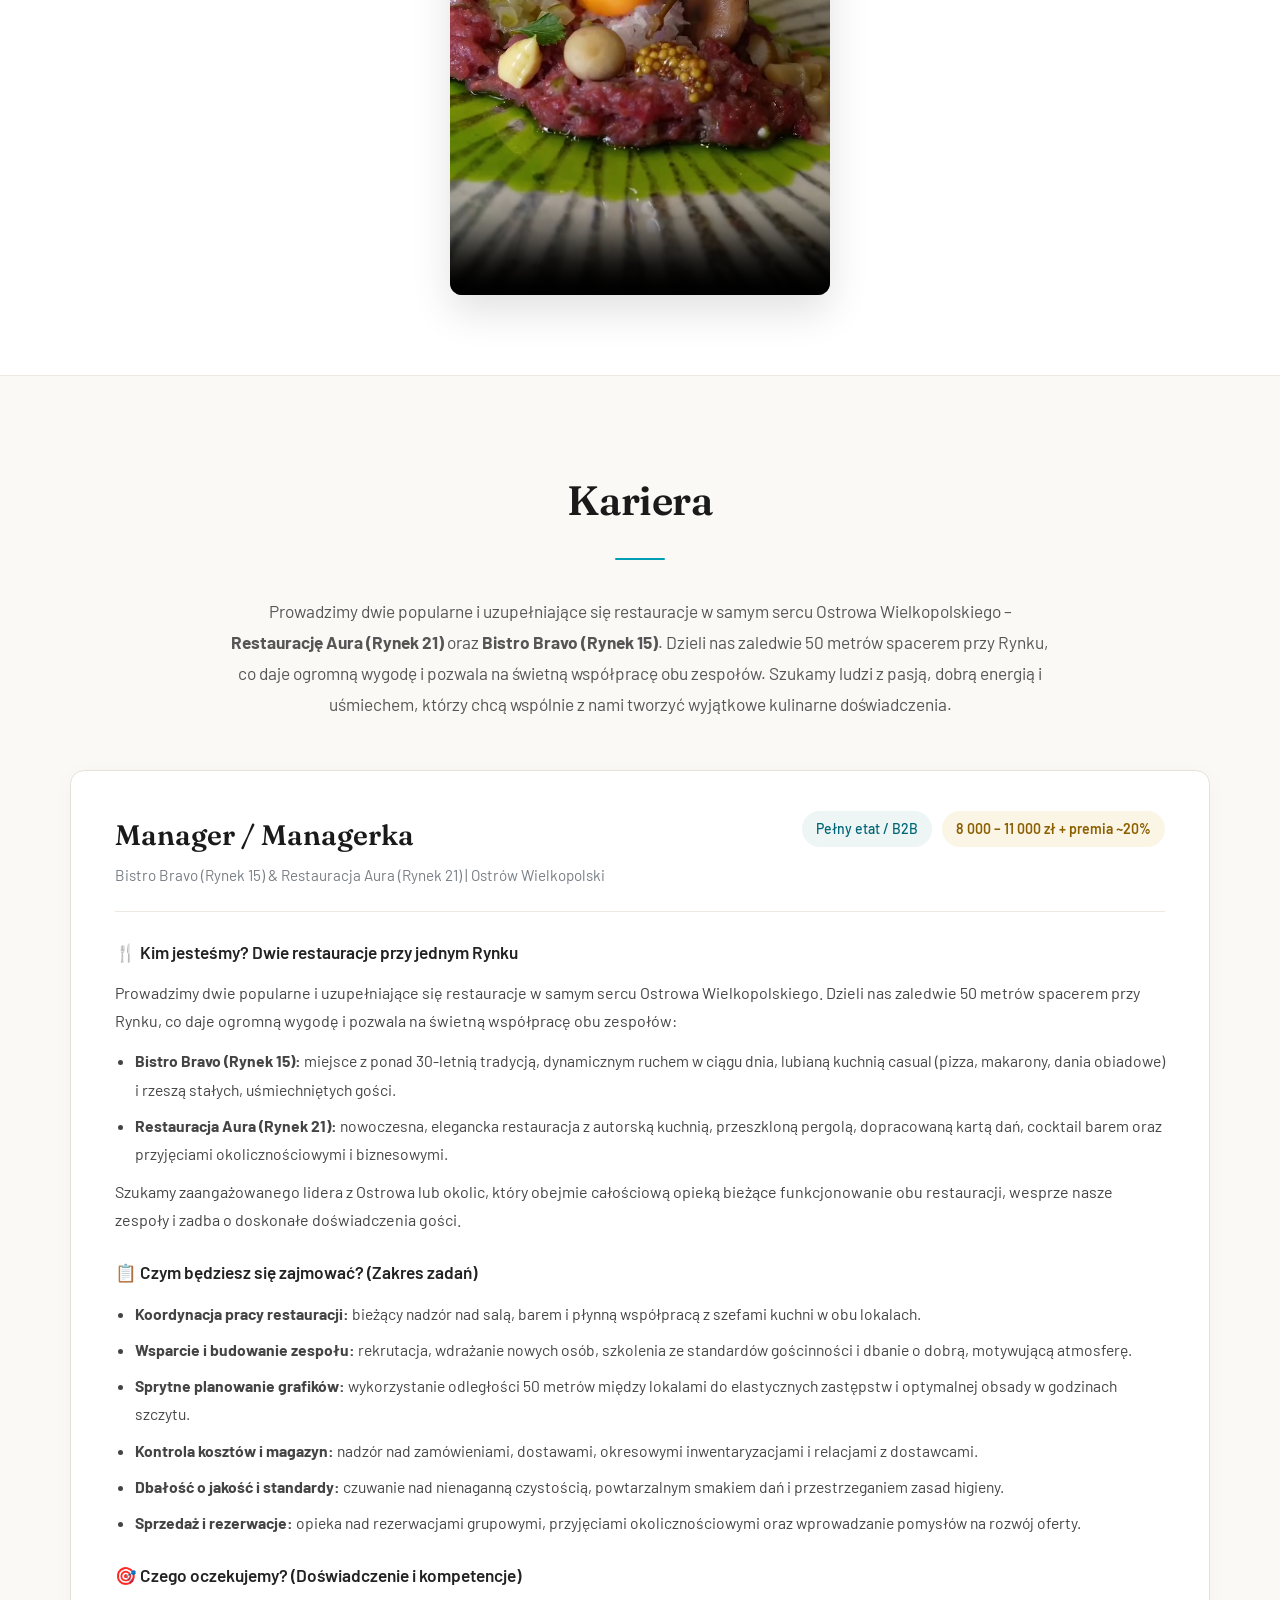
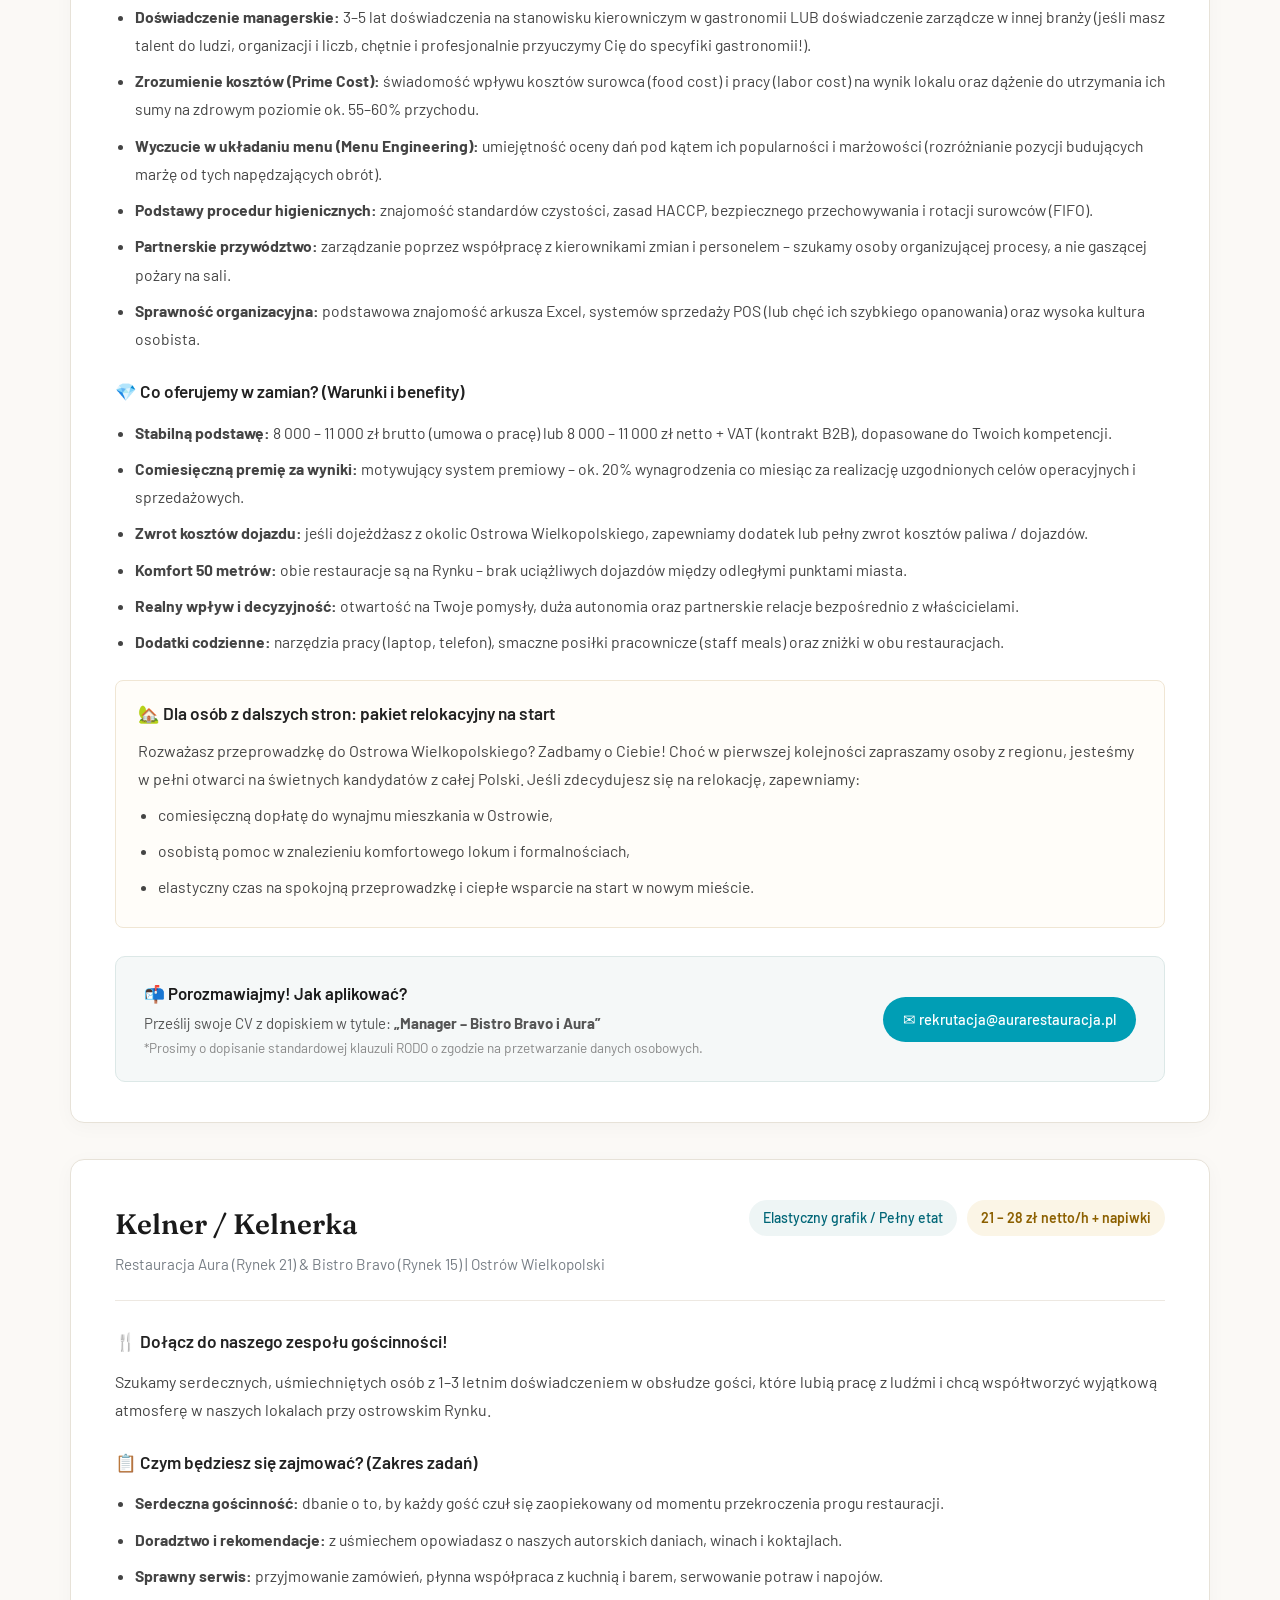
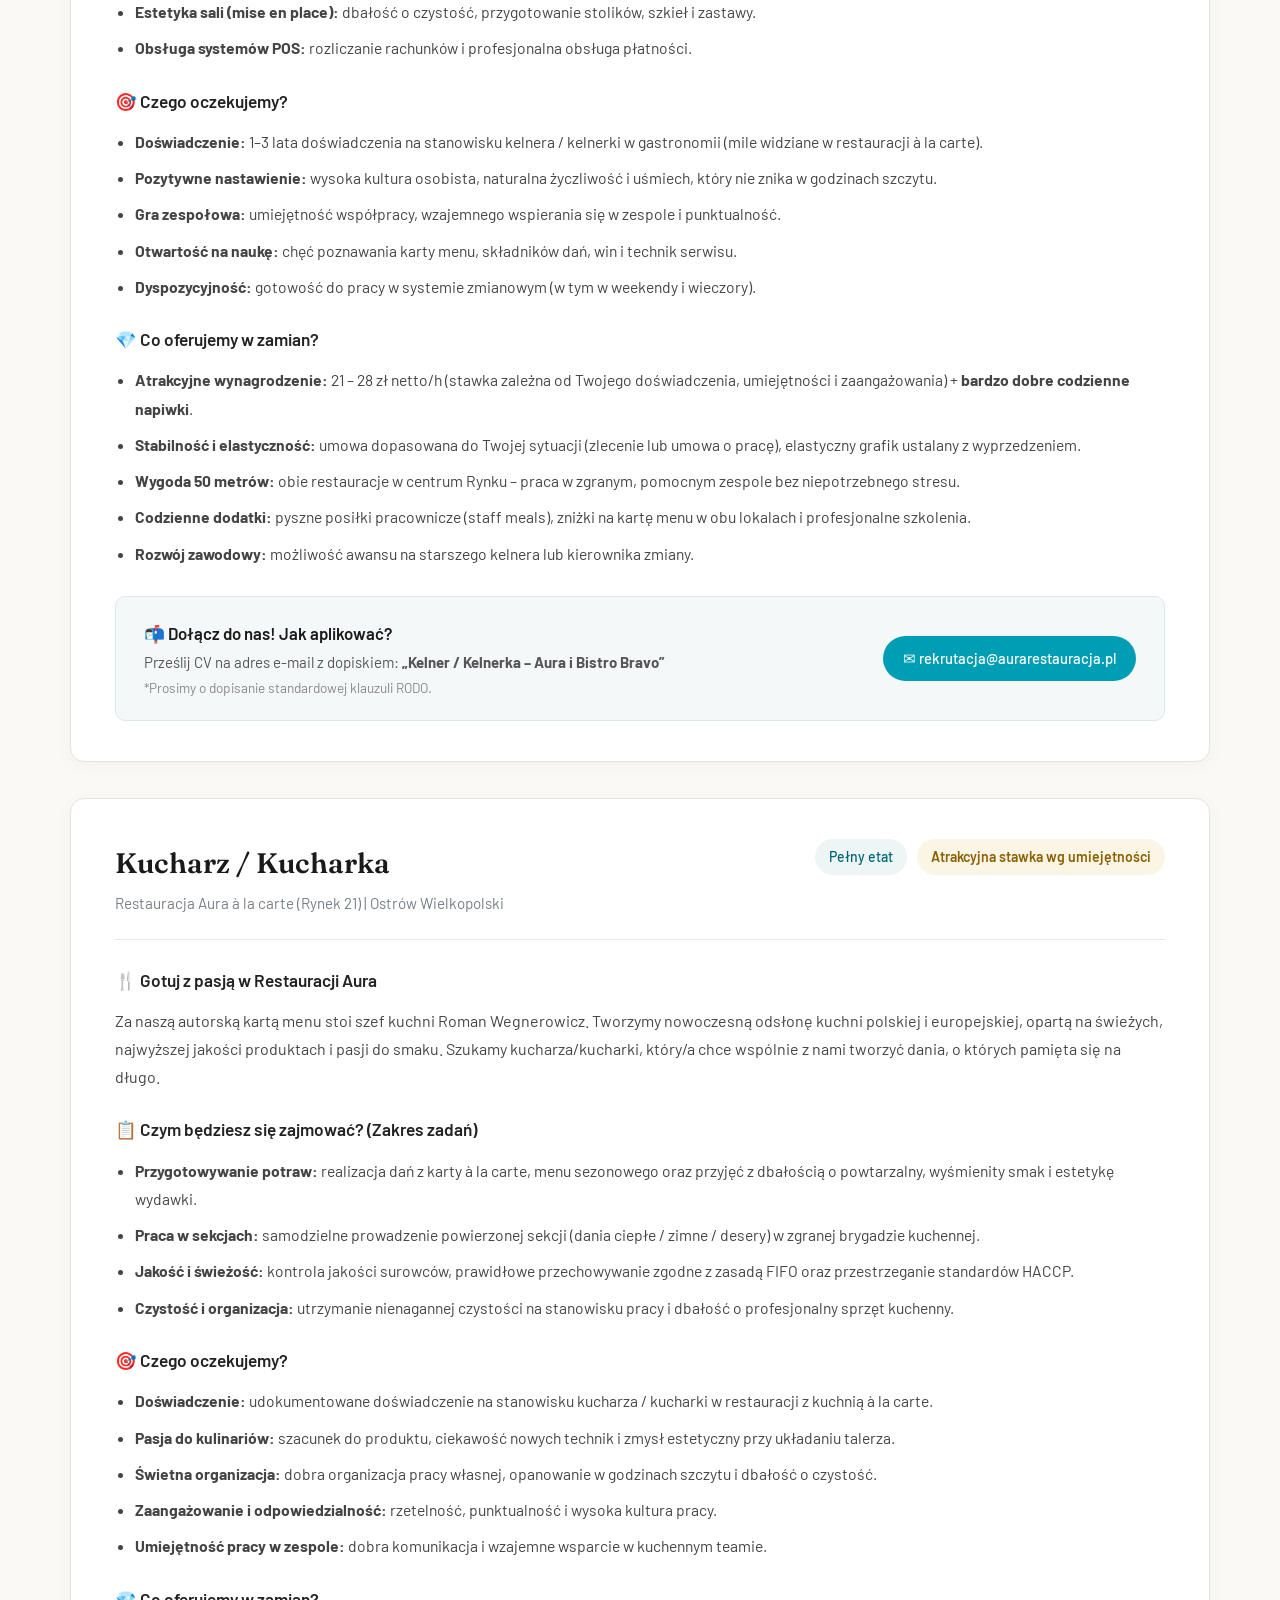
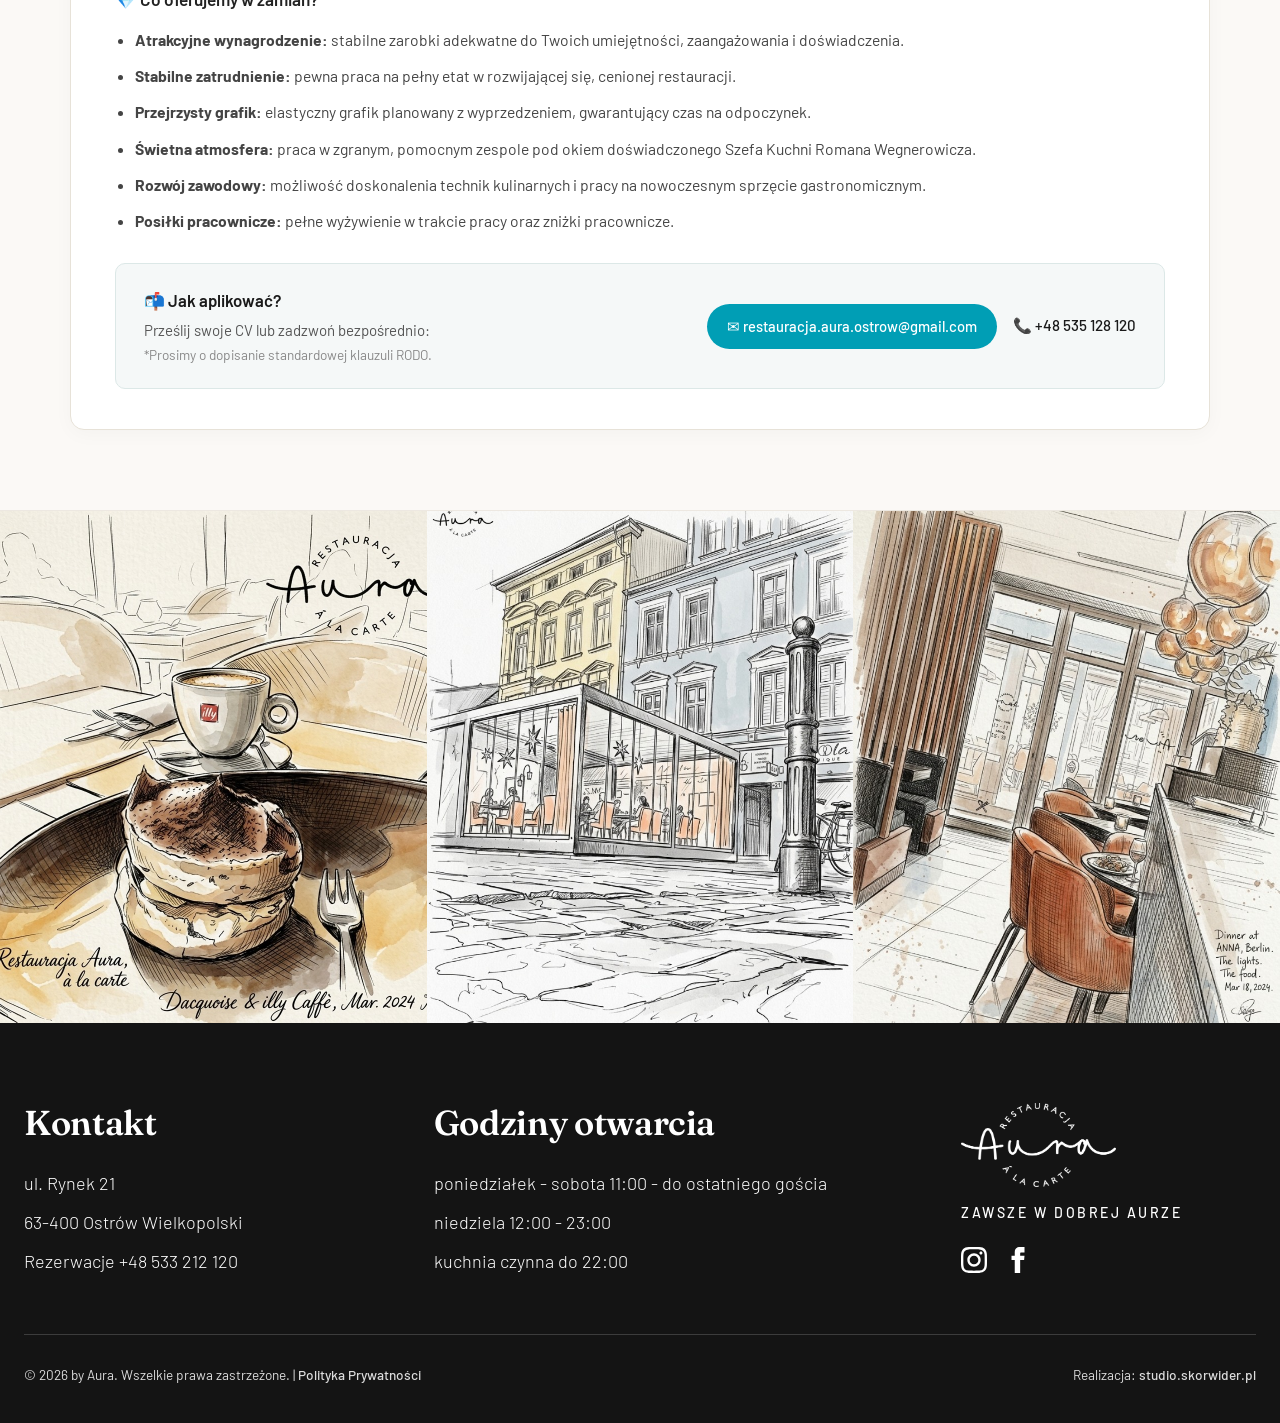
==== commit 92cc76b4: "Add touching 3-sketches strip gallery directly above the footer" ====
--- a/index.html
+++ b/index.html
@@ -451,6 +451,35 @@
       </div>
     </section>
 
+    <!-- =========================================================
+         GALERIA SZKICÓW: TRZY RYSUNKI OBOK SIEBIE (DOTYKAJĄCE SIĘ)
+         ========================================================= -->
+    <section class="sketches-strip-section" aria-label="Szkice artystyczne Restauracji Aura">
+      <div class="sketches-strip-grid">
+        <div class="sketch-strip-item">
+          <img 
+            src="assets/images/szkic_ciasto_kawa.jpg" 
+            alt="Dacquoise i kawa illy - szkic artystyczny" 
+            class="sketch-strip-img" 
+            loading="lazy">
+        </div>
+        <div class="sketch-strip-item">
+          <img 
+            src="assets/images/szkic_pergola_rynek.jpg" 
+            alt="Pergola Restauracji Aura na Rynku 21 - szkic artystyczny" 
+            class="sketch-strip-img" 
+            loading="lazy">
+        </div>
+        <div class="sketch-strip-item">
+          <img 
+            src="assets/images/szkic_wnetrze_lampy.jpg" 
+            alt="Wnętrze restauracji Aura z lampami - szkic artystyczny" 
+            class="sketch-strip-img" 
+            loading="lazy">
+        </div>
+      </div>
+    </section>
+
   </main>
 
   <!-- =========================================================
--- a/assets/css/style.css
+++ b/assets/css/style.css
@@ -2006,3 +2006,60 @@
   }
 }
 
+/* =========================================================
+   PASEK 3 SZKICÓW NAD STOPKĄ (DOTYKAJĄCE SIĘ, BEZ ODSTĘPU)
+   ========================================================= */
+.sketches-strip-section {
+  width: 100%;
+  margin: 0;
+  padding: 0;
+  background-color: #faf7f2;
+  overflow: hidden;
+  line-height: 0;
+  border-top: 1px solid #ede8e1;
+}
+
+.sketches-strip-grid {
+  display: grid;
+  grid-template-columns: repeat(3, 1fr);
+  gap: 0; /* stykają się ze sobą */
+  width: 100%;
+  max-width: 1600px;
+  margin: 0 auto;
+  padding: 0;
+}
+
+.sketch-strip-item {
+  width: 100%;
+  overflow: hidden;
+  margin: 0;
+  padding: 0;
+  line-height: 0;
+  position: relative;
+  background-color: #faf7f2;
+}
+
+.sketch-strip-img {
+  width: 100%;
+  height: clamp(440px, 40vw, 640px);
+  object-fit: cover;
+  object-position: center 30%;
+  display: block;
+  transition: transform 0.45s ease, filter 0.45s ease;
+}
+
+.sketch-strip-item:hover .sketch-strip-img {
+  transform: scale(1.025);
+}
+
+@media (max-width: 768px) {
+  .sketches-strip-grid {
+    grid-template-columns: 1fr;
+  }
+  .sketch-strip-img {
+    height: 420px;
+    object-position: center 25%;
+  }
+}
+
+
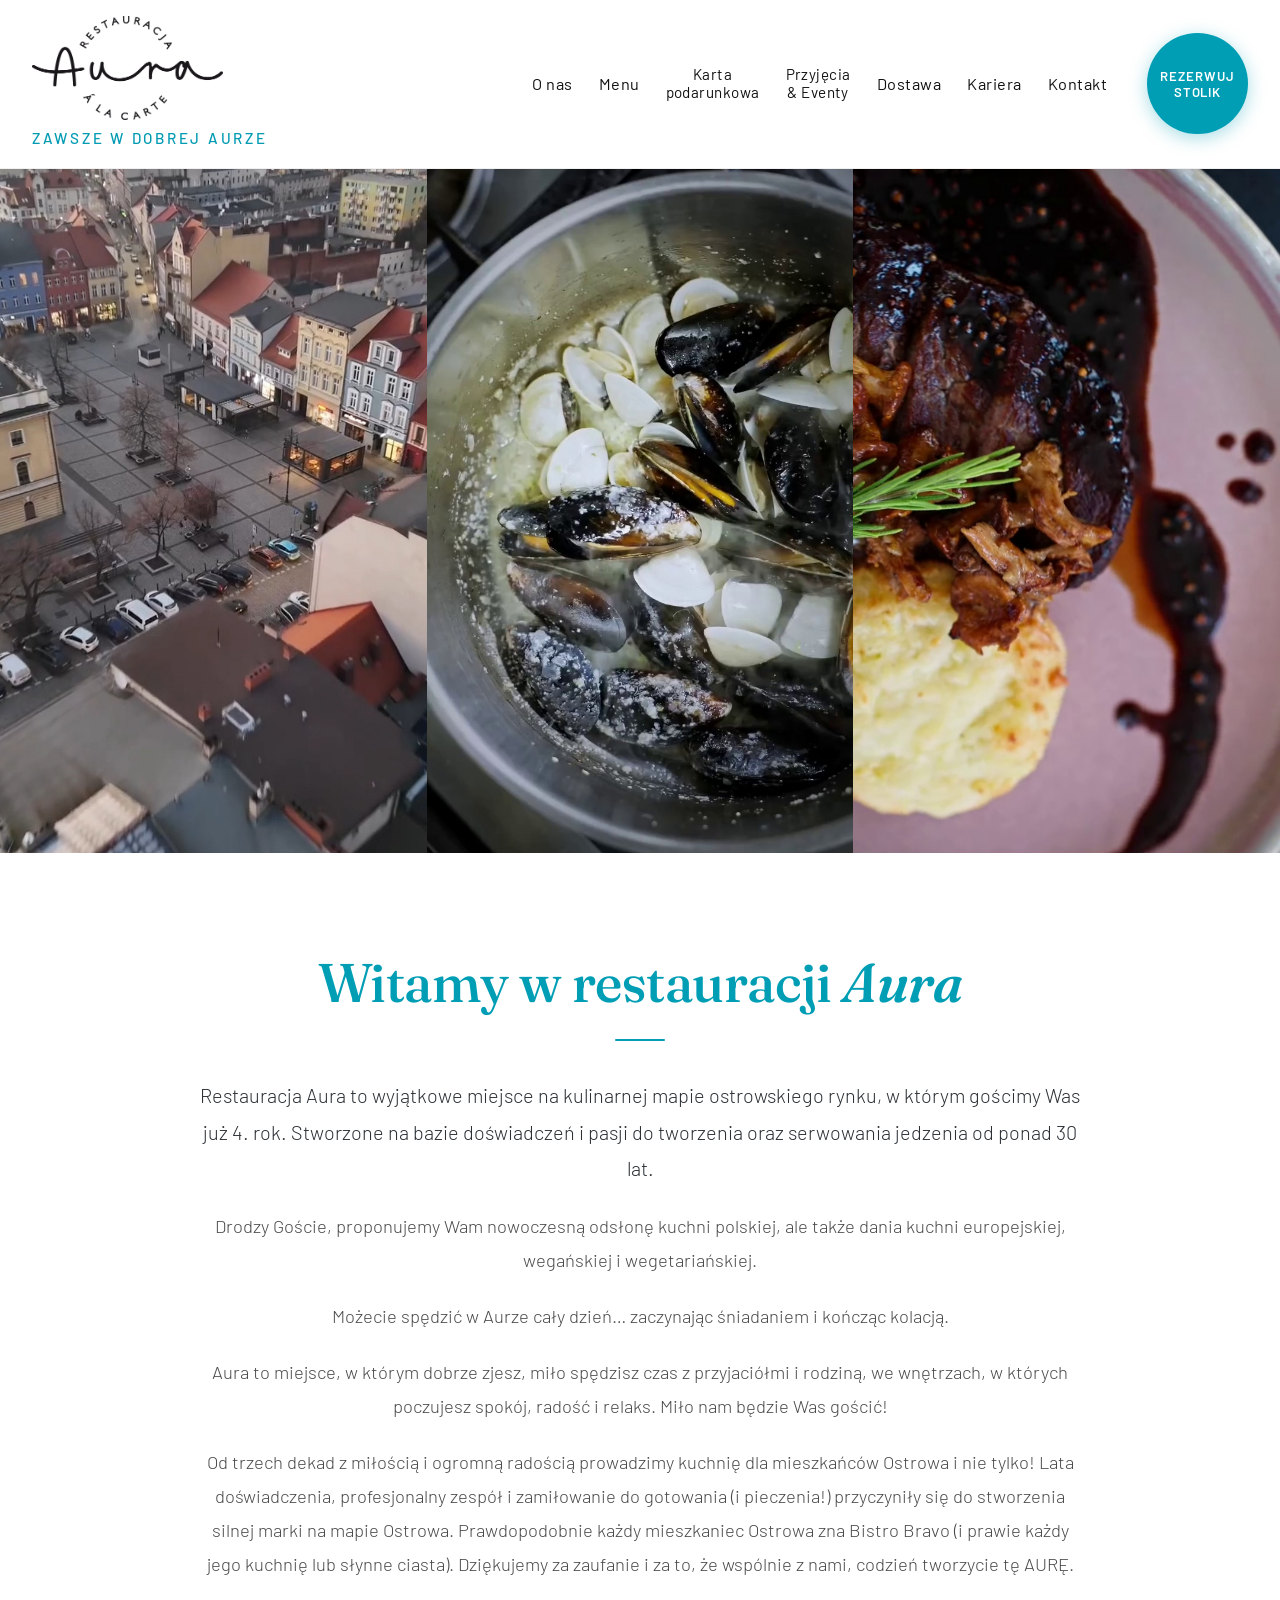
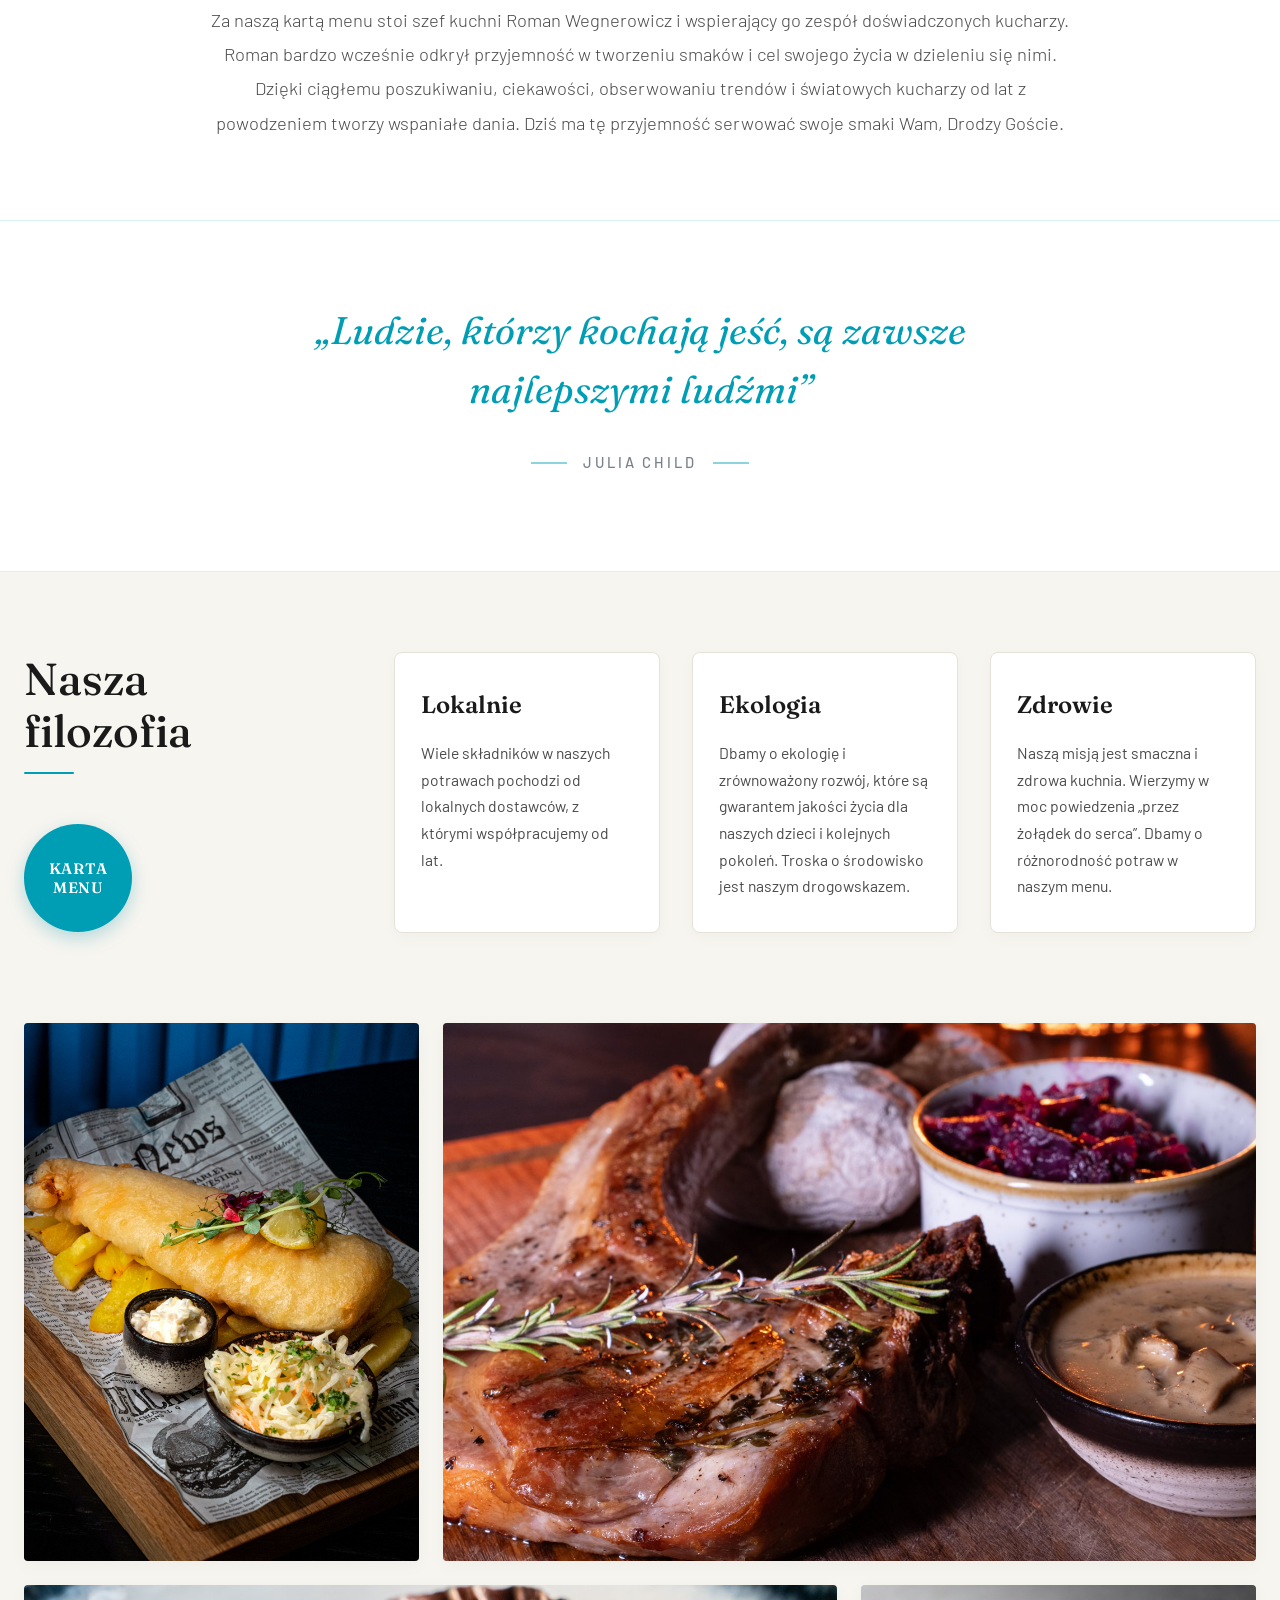
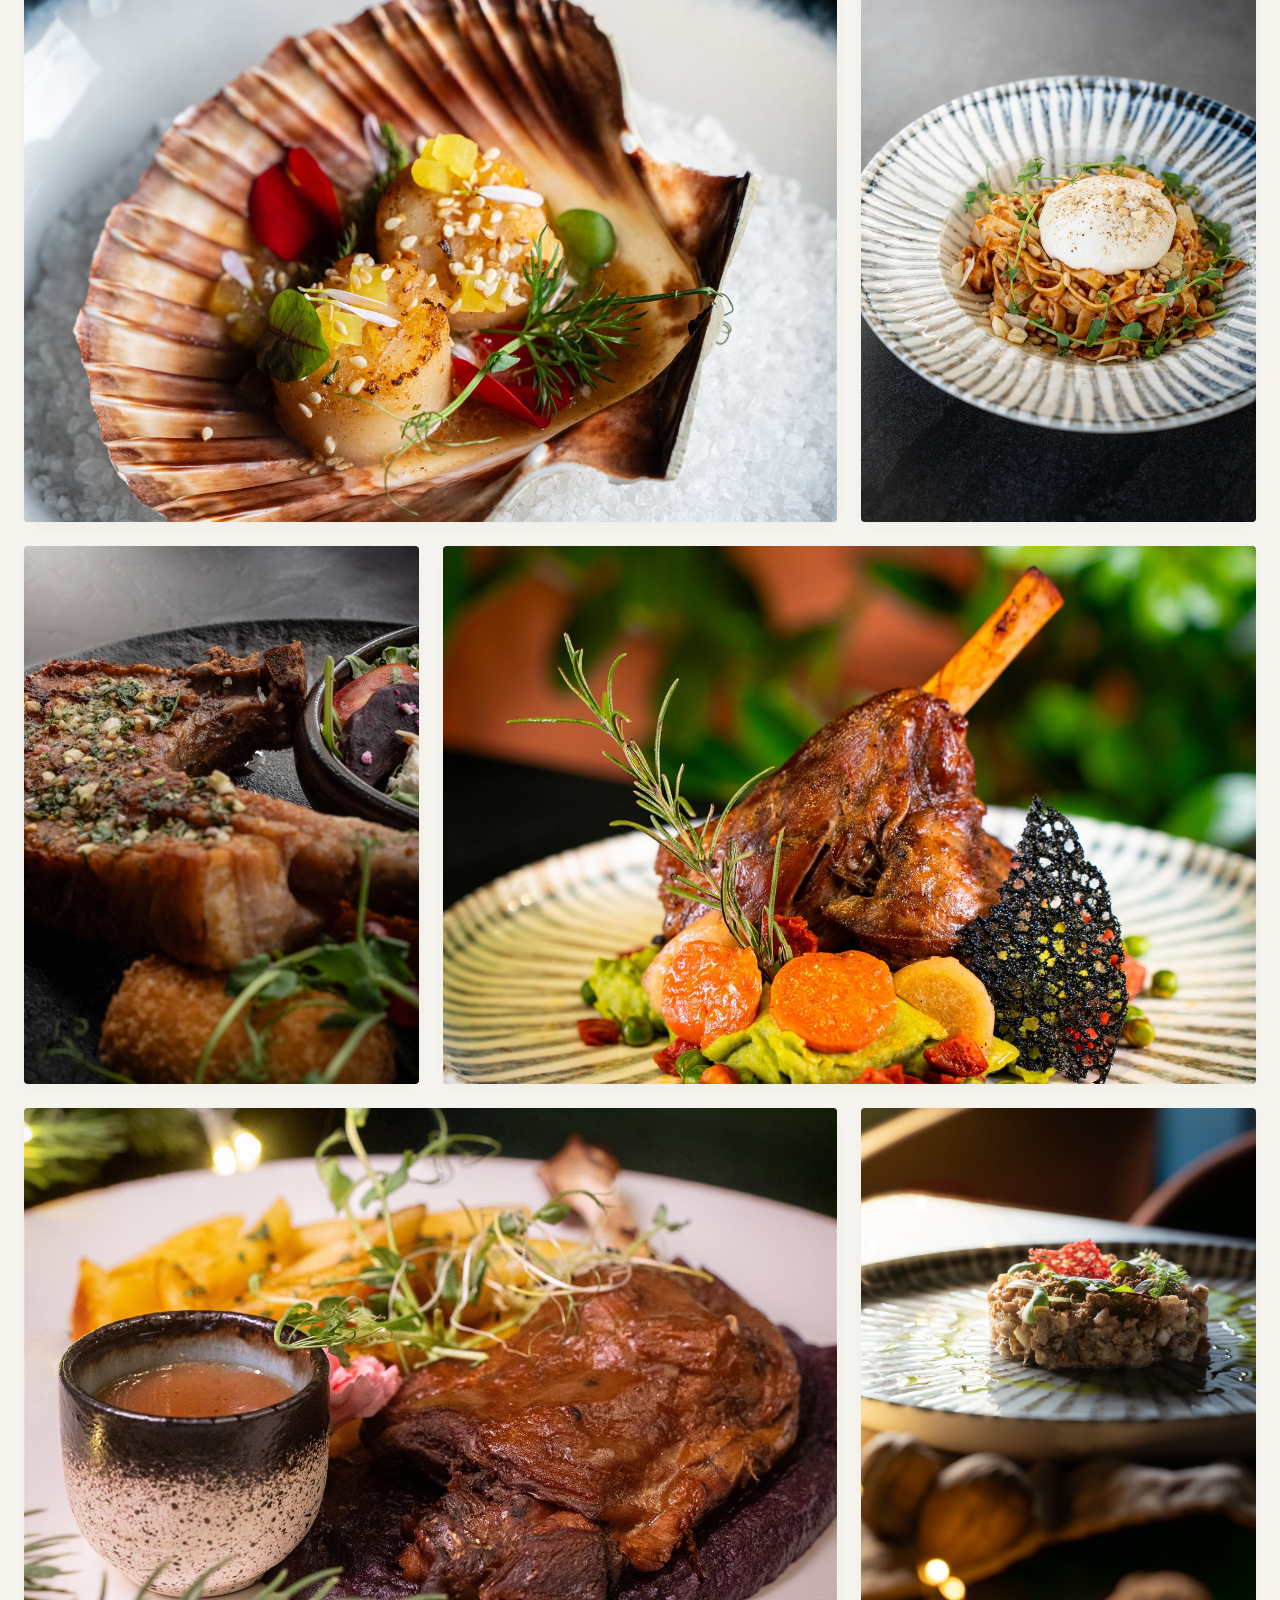
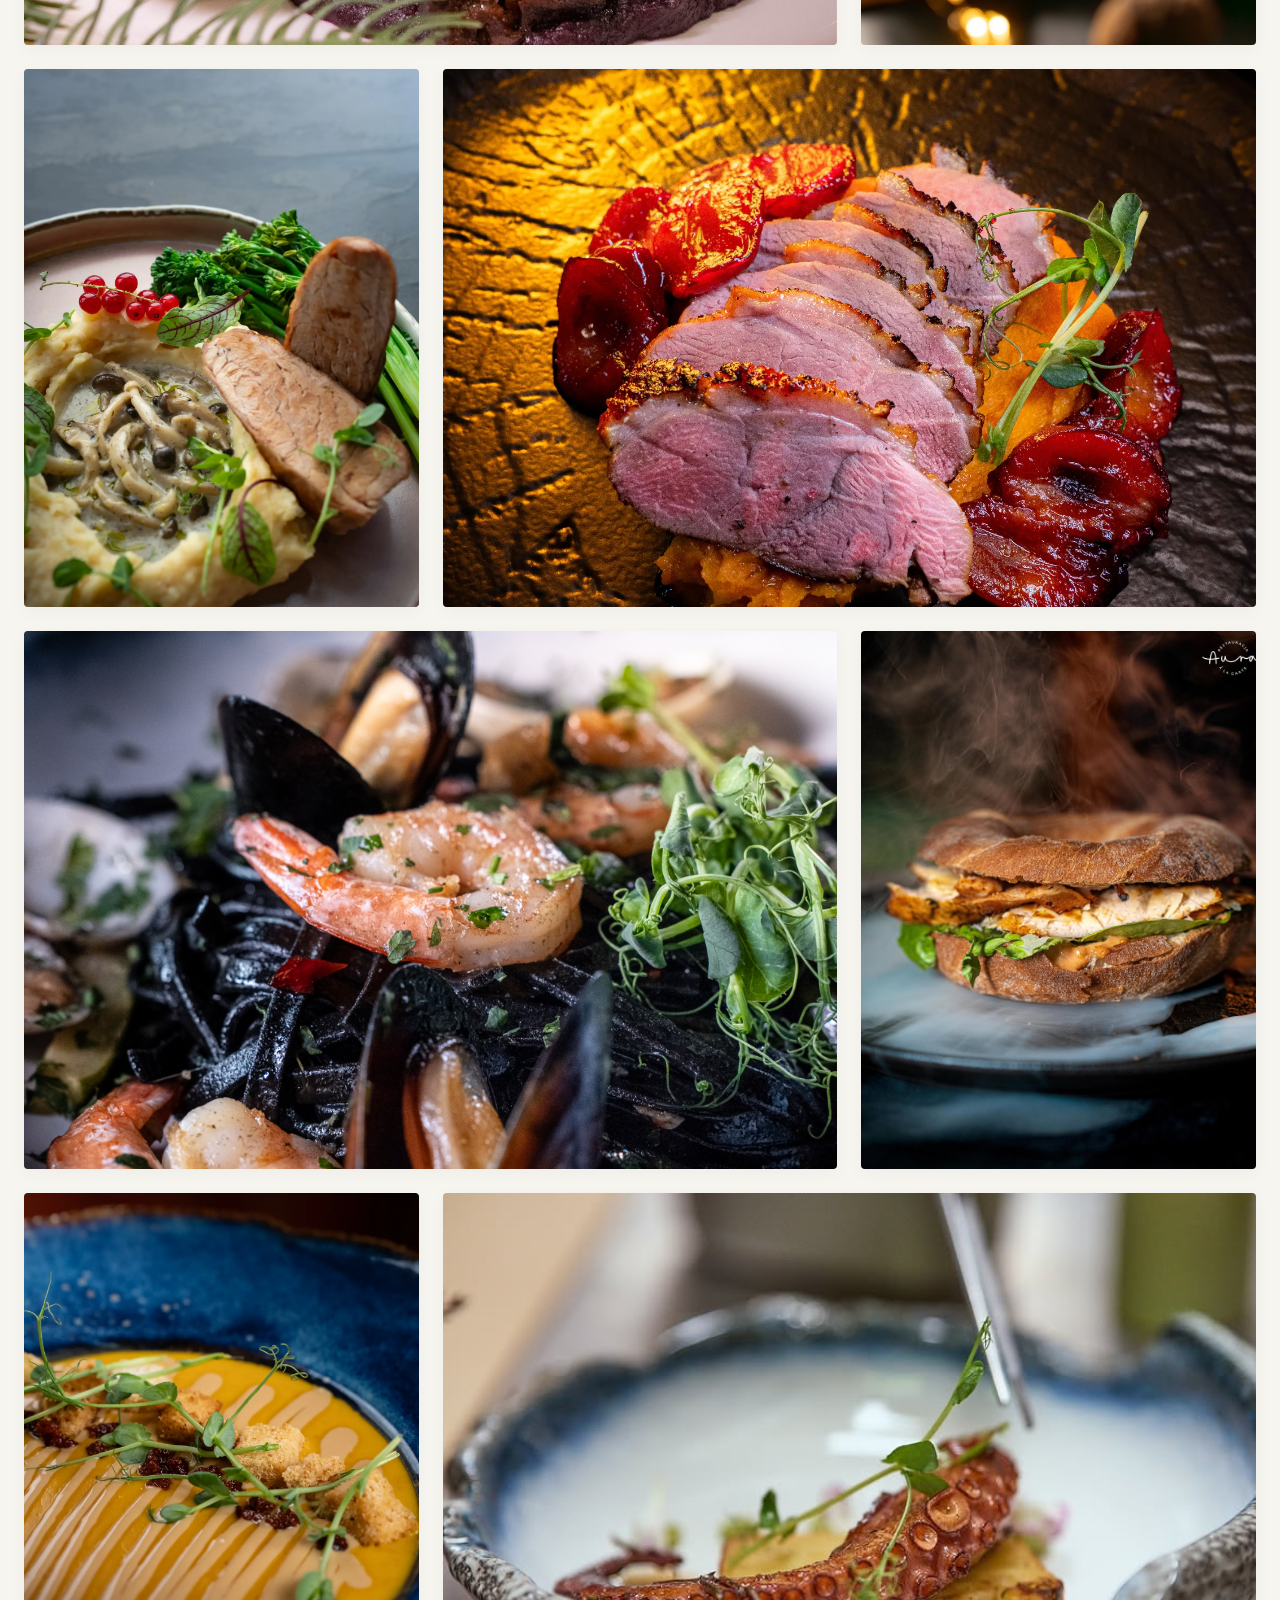
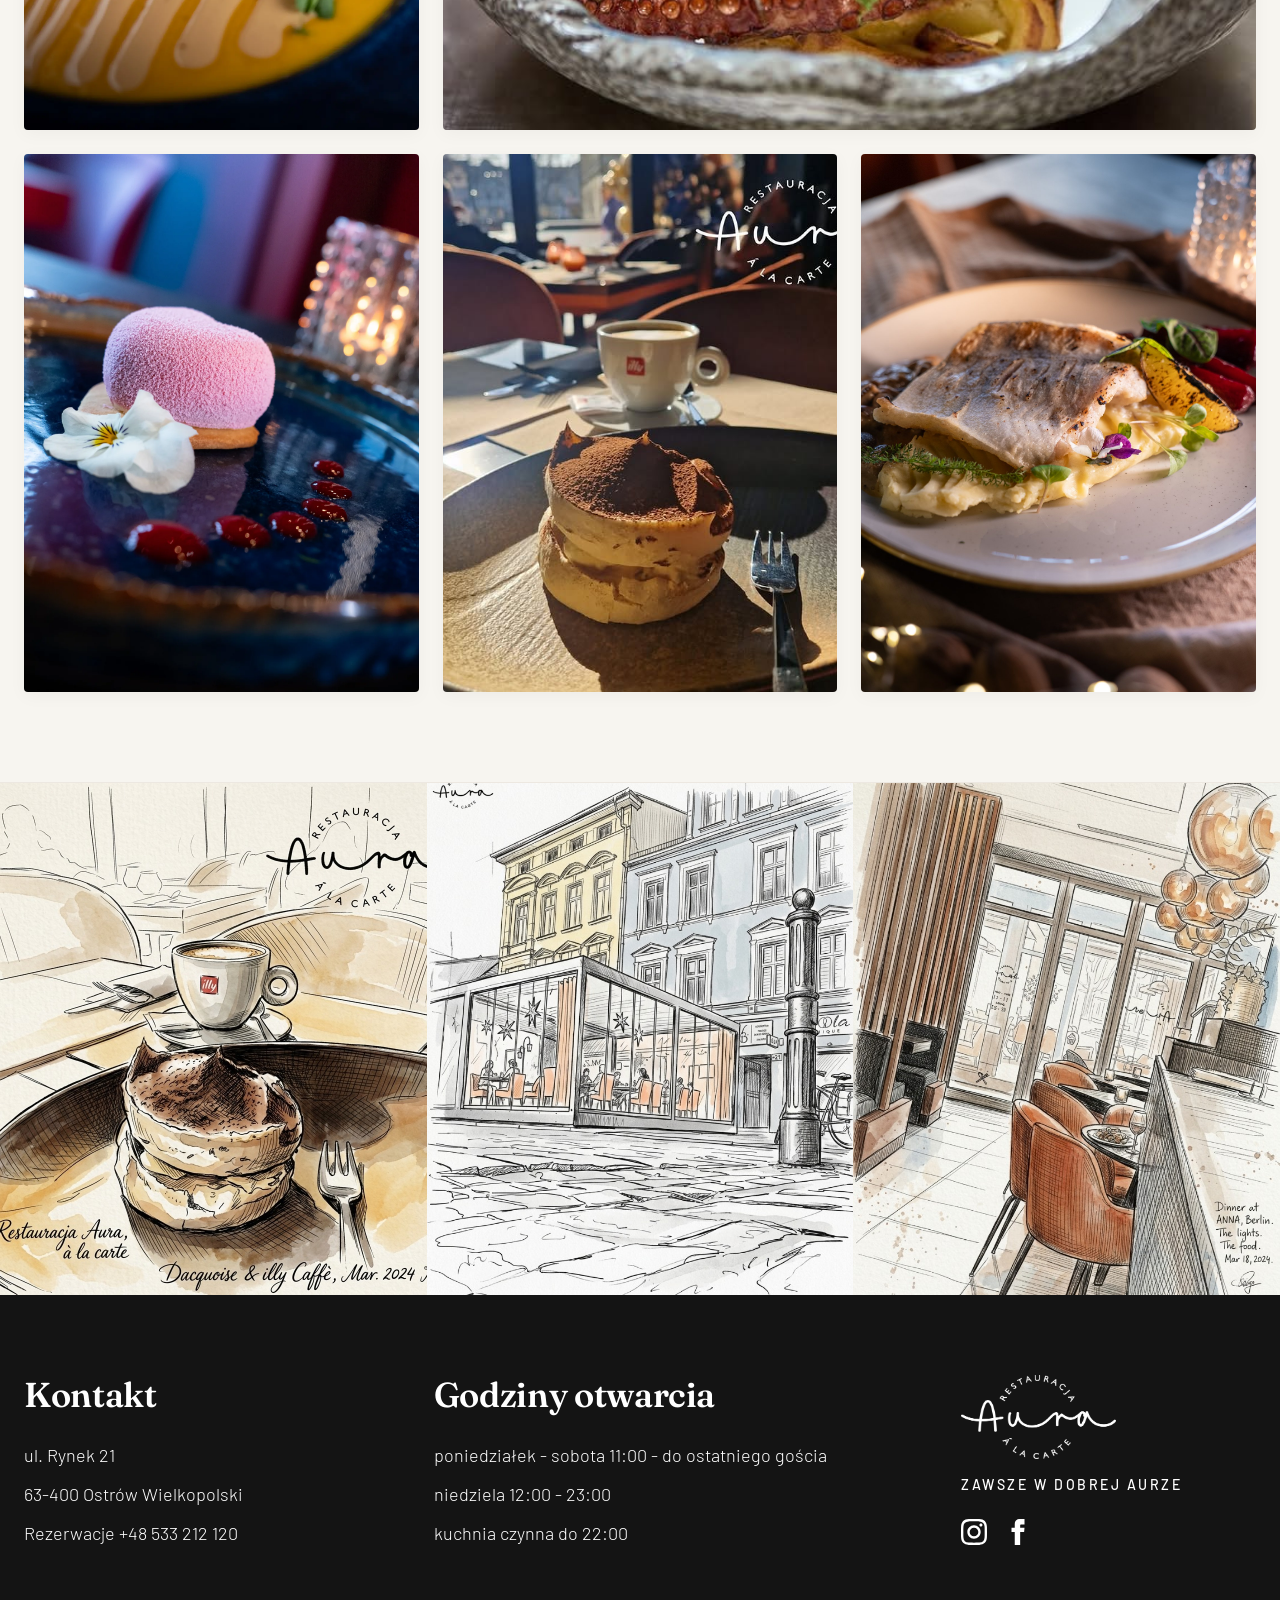
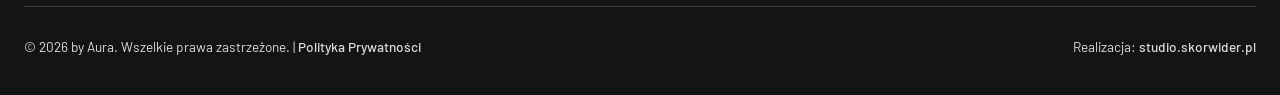
==== commit 26e4beb5: "Wydzielenie podstron kariera i dostawa, usuniecie zdjecia szefa kuchni i dodanie pelnej mozaiki 17 z" ====
--- a/index.html
+++ b/index.html
@@ -39,8 +39,8 @@
             <li><a href="menu.html" class="nav-link">Menu</a></li>
             <li><a href="#karta-podarunkowa" class="nav-link nav-multiline">Karta<br>podarunkowa</a></li>
             <li><a href="#przyjecia-eventy" class="nav-link nav-multiline">Przyjęcia<br>& Eventy</a></li>
-            <li><a href="#dostawa" class="nav-link">Dostawa</a></li>
-            <li><a href="#kariera" class="nav-link">Kariera</a></li>
+            <li><a href="dostawa.html" class="nav-link">Dostawa</a></li>
+            <li><a href="kariera.html" class="nav-link">Kariera</a></li>
             <li><a href="#kontakt" class="nav-link">Kontakt</a></li>
           </ul>
         </nav>
@@ -128,31 +128,11 @@
 
           <p>
             Od trzech dekad z miłością i ogromną radością prowadzimy kuchnię dla mieszkańców Ostrowa i nie tylko! Lata doświadczenia, profesjonalny zespół i zamiłowanie do gotowania (i pieczenia!) przyczyniły się do stworzenia silnej marki na mapie Ostrowa. Prawdopodobnie każdy mieszkaniec Ostrowa zna Bistro Bravo (i prawie każdy jego kuchnię lub słynne ciasta). Dziękujemy za zaufanie i za to, że wspólnie z nami, codzień tworzycie tę AURĘ.
-        </div>
-
-        <!-- =========================================================
-             SZEF KUCHNI: ROMAN WEGNEROWICZ
-             ========================================================= -->
-        <div class="chef-profile-section">
-          <div class="chef-profile-card">
-            <div class="chef-photo-col">
-              <img 
-                src="assets/images/Roman_Wegnerowicz_szef_kuchni.jpg" 
-                alt="Roman Wegnerowicz - Szef kuchni w restauracji Aura" 
-                class="chef-photo" 
-                loading="lazy">
-            </div>
-            <div class="chef-info-col">
-              <h3 class="chef-title">Szef kuchni</h3>
-              <div class="teal-divider-line teal-divider-left"></div>
-              <p class="chef-lead">
-                Za naszą kartą menu stoi szef kuchni Roman Wegnerowicz i wspierający go zespół doświadczonych kucharzy.
-              </p>
-              <p class="chef-desc">
-                Roman bardzo wcześnie odkrył przyjemność w tworzeniu smaków i cel swojego życia w dzieleniu się nimi. Dzięki ciągłemu poszukiwaniu, ciekawości, obserwowaniu trendów i światowych kucharzy od lat z powodzeniem tworzy wspaniałe dania.
-              </p>
-            </div>
-          </div>
+          </p>
+
+          <p>
+            Za naszą kartą menu stoi szef kuchni Roman Wegnerowicz i wspierający go zespół doświadczonych kucharzy. Roman bardzo wcześnie odkrył przyjemność w tworzeniu smaków i cel swojego życia w dzieleniu się nimi. Dzięki ciągłemu poszukiwaniu, ciekawości, obserwowaniu trendów i światowych kucharzy od lat z powodzeniem tworzy wspaniałe dania. Dziś ma tę przyjemność serwować swoje smaki Wam, Drodzy Goście.
+          </p>
         </div>
 
       </div>
@@ -173,279 +153,245 @@
     </section>
 
     <!-- =========================================================
-         SEKCJA: DOSTAWA (ZAMÓW W DOSTAWIE - FILM)
+         FILARY KULINARNE: LOKALNIE, EKOLOGIA, ZDROWIE
          ========================================================= -->
-    <section class="delivery-section" id="dostawa" aria-label="Zamów w dostawie">
-      <div class="delivery-container">
+    <section class="culinary-pillars-section" aria-label="Filary kulinarne restauracji Aura">
+      <div class="pillars-container">
         
-        <header class="delivery-header">
-          <h2 class="delivery-heading">Zamów w dostawie</h2>
-          <div class="teal-divider-line"></div>
-        </header>
-
-        <div class="delivery-video-wrapper">
-          <video 
-            src="assets/videos/dostawa.mp4" 
-            poster="assets/images/poster_dostawa.jpg" 
-            class="delivery-video-player"
-            preload="metadata"
-            playsinline 
-            controls 
-            muted>
-          </video>
-        </div>
-
-      </div>
-    </section>
-
-    <!-- =========================================================
-         SEKCJA: KARIERA (OFERTY PRACY: MANAGER, KELNER, KUCHARZ)
+        <div class="pillars-title-col">
+          <h2 class="pillars-main-title">Nasza<br>filozofia</h2>
+          <div class="teal-divider-line teal-divider-left"></div>
+          <a href="menu.html" class="btn-circle-menu" aria-label="Zobacz kartę menu">
+            <span>Karta<br>menu</span>
+          </a>
+        </div>
+
+        <div class="pillars-cards-col">
+          <div class="pillar-card">
+            <h3 class="pillar-title">Lokalnie</h3>
+            <p class="pillar-text">
+              Wiele składników w naszych potrawach pochodzi od lokalnych dostawców, z którymi współpracujemy od lat.
+            </p>
+          </div>
+
+          <div class="pillar-card">
+            <h3 class="pillar-title">Ekologia</h3>
+            <p class="pillar-text">
+              Dbamy o ekologię i zrównoważony rozwój, które są gwarantem jakości życia dla naszych dzieci i kolejnych pokoleń. Troska o środowisko jest naszym drogowskazem.
+            </p>
+          </div>
+
+          <div class="pillar-card">
+            <h3 class="pillar-title">Zdrowie</h3>
+            <p class="pillar-text">
+              Naszą misją jest smaczna i zdrowa kuchnia. Wierzymy w moc powiedzenia „przez żołądek do serca”. Dbamy o różnorodność potraw w naszym menu.
+            </p>
+          </div>
+        </div>
+
+      </div>
+    </section>
+
+    <!-- =========================================================
+         MOZAIKA ZE ZDJĘĆ DAŃ (17 ZDJĘĆ Z FOLDERU NA STRONĘ)
+         Układ jak na https://www.aurarestauracja.pl/witaj
          ========================================================= -->
-    <section class="career-section" id="kariera" aria-label="Kariera w restauracji Aura i Bistro Bravo">
-      <div class="career-container">
-        
-        <header class="career-header">
-          <h2 class="career-heading">Kariera</h2>
-          <div class="teal-divider-line"></div>
-          <p class="career-lead">
-            Prowadzimy dwie popularne i uzupełniające się restauracje w samym sercu Ostrowa Wielkopolskiego – <strong>Restaurację Aura (Rynek 21)</strong> oraz <strong>Bistro Bravo (Rynek 15)</strong>. Dzieli nas zaledwie 50 metrów spacerem przy Rynku, co daje ogromną wygodę i pozwala na świetną współpracę obu zespołów. Szukamy ludzi z pasją, dobrą energią i uśmiechem, którzy chcą wspólnie z nami tworzyć wyjątkowe kulinarne doświadczenia.
-          </p>
-        </header>
-
-        <div class="career-cards-container">
-          
-          <!-- =====================================================
-               OFERTA 1: MANAGER / MANAGERKA
-               ===================================================== -->
-          <article class="career-job-card" id="oferta-manager">
-            <div class="career-card-top">
-              <div>
-                <h3 class="career-job-title">Manager / Managerka</h3>
-                <div class="career-job-sub">Bistro Bravo (Rynek 15) & Restauracja Aura (Rynek 21) | Ostrów Wielkopolski</div>
-              </div>
-              <div class="career-job-badges">
-                <span class="career-badge">Pełny etat / B2B</span>
-                <span class="career-badge career-badge-salary">8 000 – 11 000 zł + premia ~20%</span>
-              </div>
-            </div>
-
-            <div class="career-section-block">
-              <h4 class="career-block-title">🍴 Kim jesteśmy? Dwie restauracje przy jednym Rynku</h4>
-              <p class="career-block-desc">
-                Prowadzimy dwie popularne i uzupełniające się restauracje w samym sercu Ostrowa Wielkopolskiego. Dzieli nas zaledwie 50 metrów spacerem przy Rynku, co daje ogromną wygodę i pozwala na świetną współpracę obu zespołów:
-              </p>
-              <ul class="career-block-list">
-                <li><strong>Bistro Bravo (Rynek 15):</strong> miejsce z ponad 30-letnią tradycją, dynamicznym ruchem w ciągu dnia, lubianą kuchnią casual (pizza, makarony, dania obiadowe) i rzeszą stałych, uśmiechniętych gości.</li>
-                <li><strong>Restauracja Aura (Rynek 21):</strong> nowoczesna, elegancka restauracja z autorską kuchnią, przeszkloną pergolą, dopracowaną kartą dań, cocktail barem oraz przyjęciami okolicznościowymi i biznesowymi.</li>
-              </ul>
-              <p class="career-block-desc" style="margin-top: 10px;">
-                Szukamy zaangażowanego lidera z Ostrowa lub okolic, który obejmie całościową opieką bieżące funkcjonowanie obu restauracji, wesprze nasze zespoły i zadba o doskonałe doświadczenia gości.
-              </p>
-            </div>
-
-            <div class="career-section-block">
-              <h4 class="career-block-title">📋 Czym będziesz się zajmować? (Zakres zadań)</h4>
-              <ul class="career-block-list">
-                <li><strong>Koordynacja pracy restauracji:</strong> bieżący nadzór nad salą, barem i płynną współpracą z szefami kuchni w obu lokalach.</li>
-                <li><strong>Wsparcie i budowanie zespołu:</strong> rekrutacja, wdrażanie nowych osób, szkolenia ze standardów gościnności i dbanie o dobrą, motywującą atmosferę.</li>
-                <li><strong>Sprytne planowanie grafików:</strong> wykorzystanie odległości 50 metrów między lokalami do elastycznych zastępstw i optymalnej obsady w godzinach szczytu.</li>
-                <li><strong>Kontrola kosztów i magazyn:</strong> nadzór nad zamówieniami, dostawami, okresowymi inwentaryzacjami i relacjami z dostawcami.</li>
-                <li><strong>Dbałość o jakość i standardy:</strong> czuwanie nad nienaganną czystością, powtarzalnym smakiem dań i przestrzeganiem zasad higieny.</li>
-                <li><strong>Sprzedaż i rezerwacje:</strong> opieka nad rezerwacjami grupowymi, przyjęciami okolicznościowymi oraz wprowadzanie pomysłów na rozwój oferty.</li>
-              </ul>
-            </div>
-
-            <div class="career-section-block">
-              <h4 class="career-block-title">🎯 Czego oczekujemy? (Doświadczenie i kompetencje)</h4>
-              <ul class="career-block-list">
-                <li><strong>Doświadczenie managerskie:</strong> 3–5 lat doświadczenia na stanowisku kierowniczym w gastronomii LUB doświadczenie zarządcze w innej branży (jeśli masz talent do ludzi, organizacji i liczb, chętnie i profesjonalnie przyuczymy Cię do specyfiki gastronomii!).</li>
-                <li><strong>Zrozumienie kosztów (Prime Cost):</strong> świadomość wpływu kosztów surowca (food cost) i pracy (labor cost) na wynik lokalu oraz dążenie do utrzymania ich sumy na zdrowym poziomie ok. 55–60% przychodu.</li>
-                <li><strong>Wyczucie w układaniu menu (Menu Engineering):</strong> umiejętność oceny dań pod kątem ich popularności i marżowości (rozróżnianie pozycji budujących marżę od tych napędzających obrót).</li>
-                <li><strong>Podstawy procedur higienicznych:</strong> znajomość standardów czystości, zasad HACCP, bezpiecznego przechowywania i rotacji surowców (FIFO).</li>
-                <li><strong>Partnerskie przywództwo:</strong> zarządzanie poprzez współpracę z kierownikami zmian i personelem – szukamy osoby organizującej procesy, a nie gaszącej pożary na sali.</li>
-                <li><strong>Sprawność organizacyjna:</strong> podstawowa znajomość arkusza Excel, systemów sprzedaży POS (lub chęć ich szybkiego opanowania) oraz wysoka kultura osobista.</li>
-              </ul>
-            </div>
-
-            <div class="career-section-block">
-              <h4 class="career-block-title">💎 Co oferujemy w zamian? (Warunki i benefity)</h4>
-              <ul class="career-block-list">
-                <li><strong>Stabilną podstawę:</strong> 8 000 – 11 000 zł brutto (umowa o pracę) lub 8 000 – 11 000 zł netto + VAT (kontrakt B2B), dopasowane do Twoich kompetencji.</li>
-                <li><strong>Comiesięczną premię za wyniki:</strong> motywujący system premiowy – ok. 20% wynagrodzenia co miesiąc za realizację uzgodnionych celów operacyjnych i sprzedażowych.</li>
-                <li><strong>Zwrot kosztów dojazdu:</strong> jeśli dojeżdżasz z okolic Ostrowa Wielkopolskiego, zapewniamy dodatek lub pełny zwrot kosztów paliwa / dojazdów.</li>
-                <li><strong>Komfort 50 metrów:</strong> obie restauracje są na Rynku – brak uciążliwych dojazdów między odległymi punktami miasta.</li>
-                <li><strong>Realny wpływ i decyzyjność:</strong> otwartość na Twoje pomysły, duża autonomia oraz partnerskie relacje bezpośrednio z właścicielami.</li>
-                <li><strong>Dodatki codzienne:</strong> narzędzia pracy (laptop, telefon), smaczne posiłki pracownicze (staff meals) oraz zniżki w obu restauracjach.</li>
-              </ul>
-            </div>
-
-            <div class="career-relocation-box">
-              <h4 class="career-block-title" style="margin-bottom: 8px;">🏡 Dla osób z dalszych stron: pakiet relokacyjny na start</h4>
-              <p class="career-block-desc" style="margin-bottom: 8px;">
-                Rozważasz przeprowadzkę do Ostrowa Wielkopolskiego? Zadbamy o Ciebie! Choć w pierwszej kolejności zapraszamy osoby z regionu, jesteśmy w pełni otwarci na świetnych kandydatów z całej Polski. Jeśli zdecydujesz się na relokację, zapewniamy:
-              </p>
-              <ul class="career-block-list" style="margin-bottom: 0;">
-                <li>comiesięczną dopłatę do wynajmu mieszkania w Ostrowie,</li>
-                <li>osobistą pomoc w znalezieniu komfortowego lokum i formalnościach,</li>
-                <li>elastyczny czas na spokojną przeprowadzkę i ciepłe wsparcie na start w nowym mieście.</li>
-              </ul>
-            </div>
-
-            <div class="career-apply-box">
-              <div class="career-apply-info">
-                <h4>📬 Porozmawiajmy! Jak aplikować?</h4>
-                <p>Prześlij swoje CV z dopiskiem w tytule: <strong>„Manager – Bistro Bravo i Aura”</strong></p>
-                <p style="font-size: 0.85rem; color: #888; margin-top: 4px;">*Prosimy o dopisanie standardowej klauzuli RODO o zgodzie na przetwarzanie danych osobowych.</p>
-              </div>
-              <div class="career-apply-contact">
-                <a href="mailto:rekrutacja@aurarestauracja.pl?subject=Aplikacja:%20Manager%20%E2%80%93%20Bistro%20Bravo%20i%20Aura" class="career-apply-link">
-                  ✉ rekrutacja@aurarestauracja.pl
-                </a>
-              </div>
-            </div>
-          </article>
-
-          <!-- =====================================================
-               OFERTA 2: KELNER / KELNERKA
-               ===================================================== -->
-          <article class="career-job-card" id="oferta-kelner">
-            <div class="career-card-top">
-              <div>
-                <h3 class="career-job-title">Kelner / Kelnerka</h3>
-                <div class="career-job-sub">Restauracja Aura (Rynek 21) & Bistro Bravo (Rynek 15) | Ostrów Wielkopolski</div>
-              </div>
-              <div class="career-job-badges">
-                <span class="career-badge">Elastyczny grafik / Pełny etat</span>
-                <span class="career-badge career-badge-salary">21 – 28 zł netto/h + napiwki</span>
-              </div>
-            </div>
-
-            <div class="career-section-block">
-              <h4 class="career-block-title">🍴 Dołącz do naszego zespołu gościnności!</h4>
-              <p class="career-block-desc">
-                Szukamy serdecznych, uśmiechniętych osób z 1–3 letnim doświadczeniem w obsłudze gości, które lubią pracę z ludźmi i chcą współtworzyć wyjątkową atmosferę w naszych lokalach przy ostrowskim Rynku.
-              </p>
-            </div>
-
-            <div class="career-section-block">
-              <h4 class="career-block-title">📋 Czym będziesz się zajmować? (Zakres zadań)</h4>
-              <ul class="career-block-list">
-                <li><strong>Serdeczna gościnność:</strong> dbanie o to, by każdy gość czuł się zaopiekowany od momentu przekroczenia progu restauracji.</li>
-                <li><strong>Doradztwo i rekomendacje:</strong> z uśmiechem opowiadasz o naszych autorskich daniach, winach i koktajlach.</li>
-                <li><strong>Sprawny serwis:</strong> przyjmowanie zamówień, płynna współpraca z kuchnią i barem, serwowanie potraw i napojów.</li>
-                <li><strong>Estetyka sali (mise en place):</strong> dbałość o czystość, przygotowanie stolików, szkieł i zastawy.</li>
-                <li><strong>Obsługa systemów POS:</strong> rozliczanie rachunków i profesjonalna obsługa płatności.</li>
-              </ul>
-            </div>
-
-            <div class="career-section-block">
-              <h4 class="career-block-title">🎯 Czego oczekujemy?</h4>
-              <ul class="career-block-list">
-                <li><strong>Doświadczenie:</strong> 1–3 lata doświadczenia na stanowisku kelnera / kelnerki w gastronomii (mile widziane w restauracji à la carte).</li>
-                <li><strong>Pozytywne nastawienie:</strong> wysoka kultura osobista, naturalna życzliwość i uśmiech, który nie znika w godzinach szczytu.</li>
-                <li><strong>Gra zespołowa:</strong> umiejętność współpracy, wzajemnego wspierania się w zespole i punktualność.</li>
-                <li><strong>Otwartość na naukę:</strong> chęć poznawania karty menu, składników dań, win i technik serwisu.</li>
-                <li><strong>Dyspozycyjność:</strong> gotowość do pracy w systemie zmianowym (w tym w weekendy i wieczory).</li>
-              </ul>
-            </div>
-
-            <div class="career-section-block">
-              <h4 class="career-block-title">💎 Co oferujemy w zamian?</h4>
-              <ul class="career-block-list">
-                <li><strong>Atrakcyjne wynagrodzenie:</strong> 21 – 28 zł netto/h (stawka zależna od Twojego doświadczenia, umiejętności i zaangażowania) + <strong>bardzo dobre codzienne napiwki</strong>.</li>
-                <li><strong>Stabilność i elastyczność:</strong> umowa dopasowana do Twojej sytuacji (zlecenie lub umowa o pracę), elastyczny grafik ustalany z wyprzedzeniem.</li>
-                <li><strong>Wygoda 50 metrów:</strong> obie restauracje w centrum Rynku – praca w zgranym, pomocnym zespole bez niepotrzebnego stresu.</li>
-                <li><strong>Codzienne dodatki:</strong> pyszne posiłki pracownicze (staff meals), zniżki na kartę menu w obu lokalach i profesjonalne szkolenia.</li>
-                <li><strong>Rozwój zawodowy:</strong> możliwość awansu na starszego kelnera lub kierownika zmiany.</li>
-              </ul>
-            </div>
-
-            <div class="career-apply-box">
-              <div class="career-apply-info">
-                <h4>📬 Dołącz do nas! Jak aplikować?</h4>
-                <p>Prześlij CV na adres e-mail z dopiskiem: <strong>„Kelner / Kelnerka – Aura i Bistro Bravo”</strong></p>
-                <p style="font-size: 0.85rem; color: #888; margin-top: 4px;">*Prosimy o dopisanie standardowej klauzuli RODO.</p>
-              </div>
-              <div class="career-apply-contact">
-                <a href="mailto:rekrutacja@aurarestauracja.pl?subject=Aplikacja:%20Kelner%20%2F%20Kelnerka%20%E2%80%93%20Aura%20i%20Bistro%20Bravo" class="career-apply-link">
-                  ✉ rekrutacja@aurarestauracja.pl
-                </a>
-              </div>
-            </div>
-          </article>
-
-          <!-- =====================================================
-               OFERTA 3: KUCHARZ / KUCHARKA
-               ===================================================== -->
-          <article class="career-job-card" id="oferta-kucharz">
-            <div class="career-card-top">
-              <div>
-                <h3 class="career-job-title">Kucharz / Kucharka</h3>
-                <div class="career-job-sub">Restauracja Aura à la carte (Rynek 21) | Ostrów Wielkopolski</div>
-              </div>
-              <div class="career-job-badges">
-                <span class="career-badge">Pełny etat</span>
-                <span class="career-badge career-badge-salary">Atrakcyjna stawka wg umiejętności</span>
-              </div>
-            </div>
-
-            <div class="career-section-block">
-              <h4 class="career-block-title">🍴 Gotuj z pasją w Restauracji Aura</h4>
-              <p class="career-block-desc">
-                Za naszą autorską kartą menu stoi szef kuchni Roman Wegnerowicz. Tworzymy nowoczesną odsłonę kuchni polskiej i europejskiej, opartą na świeżych, najwyższej jakości produktach i pasji do smaku. Szukamy kucharza/kucharki, który/a chce wspólnie z nami tworzyć dania, o których pamięta się na długo.
-              </p>
-            </div>
-
-            <div class="career-section-block">
-              <h4 class="career-block-title">📋 Czym będziesz się zajmować? (Zakres zadań)</h4>
-              <ul class="career-block-list">
-                <li><strong>Przygotowywanie potraw:</strong> realizacja dań z karty à la carte, menu sezonowego oraz przyjęć z dbałością o powtarzalny, wyśmienity smak i estetykę wydawki.</li>
-                <li><strong>Praca w sekcjach:</strong> samodzielne prowadzenie powierzonej sekcji (dania ciepłe / zimne / desery) w zgranej brygadzie kuchennej.</li>
-                <li><strong>Jakość i świeżość:</strong> kontrola jakości surowców, prawidłowe przechowywanie zgodne z zasadą FIFO oraz przestrzeganie standardów HACCP.</li>
-                <li><strong>Czystość i organizacja:</strong> utrzymanie nienagannej czystości na stanowisku pracy i dbałość o profesjonalny sprzęt kuchenny.</li>
-              </ul>
-            </div>
-
-            <div class="career-section-block">
-              <h4 class="career-block-title">🎯 Czego oczekujemy?</h4>
-              <ul class="career-block-list">
-                <li><strong>Doświadczenie:</strong> udokumentowane doświadczenie na stanowisku kucharza / kucharki w restauracji z kuchnią à la carte.</li>
-                <li><strong>Pasja do kulinariów:</strong> szacunek do produktu, ciekawość nowych technik i zmysł estetyczny przy układaniu talerza.</li>
-                <li><strong>Świetna organizacja:</strong> dobra organizacja pracy własnej, opanowanie w godzinach szczytu i dbałość o czystość.</li>
-                <li><strong>Zaangażowanie i odpowiedzialność:</strong> rzetelność, punktualność i wysoka kultura pracy.</li>
-                <li><strong>Umiejętność pracy w zespole:</strong> dobra komunikacja i wzajemne wsparcie w kuchennym teamie.</li>
-              </ul>
-            </div>
-
-            <div class="career-section-block">
-              <h4 class="career-block-title">💎 Co oferujemy w zamian?</h4>
-              <ul class="career-block-list">
-                <li><strong>Atrakcyjne wynagrodzenie:</strong> stabilne zarobki adekwatne do Twoich umiejętności, zaangażowania i doświadczenia.</li>
-                <li><strong>Stabilne zatrudnienie:</strong> pewna praca na pełny etat w rozwijającej się, cenionej restauracji.</li>
-                <li><strong>Przejrzysty grafik:</strong> elastyczny grafik planowany z wyprzedzeniem, gwarantujący czas na odpoczynek.</li>
-                <li><strong>Świetna atmosfera:</strong> praca w zgranym, pomocnym zespole pod okiem doświadczonego Szefa Kuchni Romana Wegnerowicza.</li>
-                <li><strong>Rozwój zawodowy:</strong> możliwość doskonalenia technik kulinarnych i pracy na nowoczesnym sprzęcie gastronomicznym.</li>
-                <li><strong>Posiłki pracownicze:</strong> pełne wyżywienie w trakcie pracy oraz zniżki pracownicze.</li>
-              </ul>
-            </div>
-
-            <div class="career-apply-box">
-              <div class="career-apply-info">
-                <h4>📬 Jak aplikować?</h4>
-                <p>Prześlij swoje CV lub zadzwoń bezpośrednio:</p>
-                <p style="font-size: 0.85rem; color: #888; margin-top: 4px;">*Prosimy o dopisanie standardowej klauzuli RODO.</p>
-              </div>
-              <div class="career-apply-contact">
-                <a href="mailto:restauracja.aura.ostrow@gmail.com?subject=Aplikacja:%20Kucharz%20%2F%20Kucharka%20%E2%80%93%20Restauracja%20Aura" class="career-apply-link">
-                  ✉ restauracja.aura.ostrow@gmail.com
-                </a>
-                <a href="tel:+48535128120" class="career-apply-phone">
-                  📞 +48 535 128 120
-                </a>
-              </div>
-            </div>
-          </article>
-
+    <section class="photo-mosaic-section" aria-label="Galeria dań i deserów Restauracji Aura">
+      <div class="mosaic-grid">
+
+        <!-- WIERSZ 1: 1 kolumna (wąskie) + 2 kolumny (szerokie) -->
+        <div class="mosaic-item mosaic-item-col-1">
+          <img 
+            src="assets/images/galeria/galeria_06.jpg" 
+            alt="Puszyste bułeczki bao z szarpanym mięsem i sosem" 
+            class="mosaic-img" 
+            loading="lazy">
+          <div class="mosaic-overlay">
+            <span class="mosaic-caption">Bułeczki Bao z szarpanym mięsem</span>
+          </div>
+        </div>
+
+        <div class="mosaic-item mosaic-item-col-2">
+          <img 
+            src="assets/images/galeria/galeria_07.jpg" 
+            alt="Domowy makaron z kremową burratą i świeżymi ziołami" 
+            class="mosaic-img" 
+            loading="lazy">
+          <div class="mosaic-overlay">
+            <span class="mosaic-caption">Makaron z kremową burratą</span>
+          </div>
+        </div>
+
+        <!-- WIERSZ 2: 2 kolumny (szerokie) + 1 kolumna (wąskie) -->
+        <div class="mosaic-item mosaic-item-col-2">
+          <img 
+            src="assets/images/galeria/galeria_04.jpg" 
+            alt="Klasyczny tatar wołowy z dodatkami i żółtkiem" 
+            class="mosaic-img" 
+            loading="lazy">
+          <div class="mosaic-overlay">
+            <span class="mosaic-caption">Tatar wołowy à la carte</span>
+          </div>
+        </div>
+
+        <div class="mosaic-item mosaic-item-col-1">
+          <img 
+            src="assets/images/galeria/galeria_08.jpg" 
+            alt="Filet z białej ryby na purée z grillowaną cytryną" 
+            class="mosaic-img" 
+            loading="lazy">
+          <div class="mosaic-overlay">
+            <span class="mosaic-caption">Filet z ryby na aksamitnym purée</span>
+          </div>
+        </div>
+
+        <!-- WIERSZ 3: 1 kolumna + 2 kolumny -->
+        <div class="mosaic-item mosaic-item-col-1">
+          <img 
+            src="assets/images/galeria/galeria_09.jpg" 
+            alt="Tradycyjny tatar śledziowy z aromatycznymi dodatkami" 
+            class="mosaic-img" 
+            loading="lazy">
+          <div class="mosaic-overlay">
+            <span class="mosaic-caption">Tatar ze śledzia na talerzu rzemieślniczym</span>
+          </div>
+        </div>
+
+        <div class="mosaic-item mosaic-item-col-2">
+          <img 
+            src="assets/images/galeria/galeria_03.jpg" 
+            alt="Przegrzebki serwowane w muszli na grubej soli morskiej" 
+            class="mosaic-img" 
+            loading="lazy">
+          <div class="mosaic-overlay">
+            <span class="mosaic-caption">Przegrzebki na soli morskiej</span>
+          </div>
+        </div>
+
+        <!-- WIERSZ 4: 2 kolumny + 1 kolumna -->
+        <div class="mosaic-item mosaic-item-col-2">
+          <img 
+            src="assets/images/galeria/galeria_10.jpg" 
+            alt="Autorskie danie mięsne z redukcją sosu i warzywami" 
+            class="mosaic-img" 
+            loading="lazy">
+          <div class="mosaic-overlay">
+            <span class="mosaic-caption">Danie autorskie Szefa Kuchni</span>
+          </div>
+        </div>
+
+        <div class="mosaic-item mosaic-item-col-1">
+          <img 
+            src="assets/images/galeria/galeria_11.jpg" 
+            alt="Wykwintna przystawka na specjalnej ceramice" 
+            class="mosaic-img" 
+            loading="lazy">
+          <div class="mosaic-overlay">
+            <span class="mosaic-caption">Wykwintne kompozycje smakowe</span>
+          </div>
+        </div>
+
+        <!-- WIERSZ 5: 1 kolumna + 2 kolumny -->
+        <div class="mosaic-item mosaic-item-col-1">
+          <img 
+            src="assets/images/galeria/galeria_17.jpg" 
+            alt="Polędwiczka wieprzowa z grzybami shimeji i purée" 
+            class="mosaic-img" 
+            loading="lazy">
+          <div class="mosaic-overlay">
+            <span class="mosaic-caption">Polędwiczka wieprzowa & grzyby shimeji</span>
+          </div>
+        </div>
+
+        <div class="mosaic-item mosaic-item-col-2">
+          <img 
+            src="assets/images/galeria/galeria_16.jpg" 
+            alt="Chrupiąca pierś z kaczki z sosem owocowym" 
+            class="mosaic-img" 
+            loading="lazy">
+          <div class="mosaic-overlay">
+            <span class="mosaic-caption">Pierś z kaczki z sosem</span>
+          </div>
+        </div>
+
+        <!-- WIERSZ 6: 2 kolumny + 1 kolumna -->
+        <div class="mosaic-item mosaic-item-col-2">
+          <img 
+            src="assets/images/galeria/galeria_05.jpg" 
+            alt="Danie główne - precyzja i estetyka podania" 
+            class="mosaic-img" 
+            loading="lazy">
+          <div class="mosaic-overlay">
+            <span class="mosaic-caption">Kompozycja kulinarna Aura</span>
+          </div>
+        </div>
+
+        <div class="mosaic-item mosaic-item-col-1">
+          <img 
+            src="assets/images/galeria/galeria_13.jpg" 
+            alt="Grillowany soczysty kurczak z młodymi warzywami" 
+            class="mosaic-img" 
+            loading="lazy">
+          <div class="mosaic-overlay">
+            <span class="mosaic-caption">Grillowany kurczak z warzywami</span>
+          </div>
+        </div>
+
+        <!-- WIERSZ 7: 1 kolumna + 2 kolumny -->
+        <div class="mosaic-item mosaic-item-col-1">
+          <img 
+            src="assets/images/galeria/galeria_01.jpg" 
+            alt="Aksamitny krem z dyni z pestkami i oliwą ziołową" 
+            class="mosaic-img" 
+            loading="lazy">
+          <div class="mosaic-overlay">
+            <span class="mosaic-caption">Aksamitny krem z dyni</span>
+          </div>
+        </div>
+
+        <div class="mosaic-item mosaic-item-col-2">
+          <img 
+            src="assets/images/galeria/galeria_15.jpg" 
+            alt="Grillowane macki ośmiornicy z dodatkami" 
+            class="mosaic-img" 
+            loading="lazy">
+          <div class="mosaic-overlay">
+            <span class="mosaic-caption">Grillowana ośmiornica</span>
+          </div>
+        </div>
+
+        <!-- WIERSZ 8: 1 kolumna + 1 kolumna + 1 kolumna (finałowe trio deserów i kunsztu) -->
+        <div class="mosaic-item mosaic-item-col-1">
+          <img 
+            src="assets/images/galeria/galeria_14.jpg" 
+            alt="Mus z białej czekolady z sosem malinowym" 
+            class="mosaic-img" 
+            loading="lazy">
+          <div class="mosaic-overlay">
+            <span class="mosaic-caption">Mus z białej czekolady</span>
+          </div>
+        </div>
+
+        <div class="mosaic-item mosaic-item-col-1">
+          <img 
+            src="assets/images/galeria/galeria_02.jpg" 
+            alt="Tort Dacquoise z kremem kawowym i orzechami" 
+            class="mosaic-img" 
+            loading="lazy">
+          <div class="mosaic-overlay">
+            <span class="mosaic-caption">Dacquoise z aromatyczną kawą</span>
+          </div>
+        </div>
+
+        <div class="mosaic-item mosaic-item-col-1">
+          <img 
+            src="assets/images/galeria/galeria_12.jpg" 
+            alt="Wykwintny deser z owocami leśnymi" 
+            class="mosaic-img" 
+            loading="lazy">
+          <div class="mosaic-overlay">
+            <span class="mosaic-caption">Kunszt cukierniczy Aura</span>
+          </div>
         </div>
 
       </div>
--- a/assets/css/style.css
+++ b/assets/css/style.css
@@ -2062,4 +2062,442 @@
   }
 }
 
-
+/* =========================================================
+   FILARY KULINARNE: LOKALNIE, EKOLOGIA, ZDROWIE
+   ========================================================= */
+.culinary-pillars-section {
+  padding: 80px 24px 60px;
+  background-color: #f7f5f0;
+  border-top: 1px solid #ede8e1;
+}
+
+.pillars-container {
+  max-width: 1380px;
+  margin: 0 auto;
+  display: grid;
+  grid-template-columns: 320px 1fr;
+  gap: 50px;
+  align-items: center;
+}
+
+.pillars-title-col {
+  display: flex;
+  flex-direction: column;
+  align-items: flex-start;
+  gap: 16px;
+}
+
+.pillars-main-title {
+  font-family: var(--font-heading);
+  font-size: clamp(2.4rem, 3.5vw, 3.2rem);
+  font-weight: 500;
+  color: #1a1a1a;
+  line-height: 1.15;
+  margin: 0;
+}
+
+.btn-circle-menu {
+  display: inline-flex;
+  align-items: center;
+  justify-content: center;
+  width: 108px;
+  height: 108px;
+  border-radius: 50%;
+  background-color: var(--aura-teal);
+  color: #ffffff;
+  text-decoration: none;
+  text-align: center;
+  font-family: var(--font-heading);
+  font-size: 0.95rem;
+  font-weight: 600;
+  text-transform: uppercase;
+  letter-spacing: 0.05em;
+  line-height: 1.25;
+  margin-top: 10px;
+  box-shadow: 0 6px 18px rgba(0, 142, 161, 0.28);
+  transition: transform 0.3s ease, background-color 0.3s ease, box-shadow 0.3s ease;
+}
+
+.btn-circle-menu:hover {
+  background-color: #007687;
+  color: #ffffff;
+  transform: scale(1.05);
+  box-shadow: 0 8px 24px rgba(0, 142, 161, 0.4);
+}
+
+.pillars-cards-col {
+  display: grid;
+  grid-template-columns: repeat(3, 1fr);
+  gap: 32px;
+}
+
+.pillar-card {
+  background: #ffffff;
+  border: 1px solid #e7e2d8;
+  border-radius: 8px;
+  padding: 32px 26px;
+  box-shadow: 0 4px 16px rgba(0, 0, 0, 0.03);
+  transition: transform 0.3s ease, box-shadow 0.3s ease;
+}
+
+.pillar-card:hover {
+  transform: translateY(-3px);
+  box-shadow: 0 8px 24px rgba(0, 0, 0, 0.06);
+}
+
+.pillar-title {
+  font-family: var(--font-heading);
+  font-size: 1.5rem;
+  font-weight: 600;
+  color: #1a1a1a;
+  margin: 0 0 14px;
+}
+
+.pillar-text {
+  font-family: var(--font-main);
+  font-size: 0.98rem;
+  line-height: 1.7;
+  color: #4a4a4a;
+  margin: 0;
+}
+
+@media (max-width: 1100px) {
+  .pillars-container {
+    grid-template-columns: 1fr;
+    gap: 36px;
+  }
+  .pillars-title-col {
+    align-items: center;
+    text-align: center;
+  }
+  .pillars-cards-col {
+    grid-template-columns: 1fr;
+  }
+}
+
+/* =========================================================
+   MOZAIKA ZE ZDJĘĆ DAŃ (17 ZDJĘĆ Z FOLDERU NA STRONĘ)
+   ========================================================= */
+.photo-mosaic-section {
+  width: 100%;
+  padding: 30px 24px 90px;
+  background-color: #f7f5f0;
+}
+
+.mosaic-grid {
+  max-width: 1440px;
+  margin: 0 auto;
+  display: grid;
+  grid-template-columns: repeat(3, 1fr);
+  grid-auto-rows: clamp(380px, 42vw, 620px);
+  gap: 24px;
+}
+
+.mosaic-item {
+  position: relative;
+  overflow: hidden;
+  border-radius: 4px;
+  background-color: #e8e3da;
+  box-shadow: 0 4px 18px rgba(0, 0, 0, 0.04);
+}
+
+.mosaic-item-col-1 {
+  grid-column: span 1;
+}
+
+.mosaic-item-col-2 {
+  grid-column: span 2;
+}
+
+.mosaic-img {
+  width: 100%;
+  height: 100%;
+  object-fit: cover;
+  object-position: center;
+  display: block;
+  transition: transform 0.6s cubic-bezier(0.25, 1, 0.5, 1), filter 0.6s ease;
+}
+
+.mosaic-item:hover .mosaic-img {
+  transform: scale(1.035);
+}
+
+.mosaic-overlay {
+  position: absolute;
+  inset: 0;
+  background: linear-gradient(to top, rgba(0, 0, 0, 0.55) 0%, rgba(0, 0, 0, 0) 55%);
+  opacity: 0;
+  transition: opacity 0.4s ease;
+  display: flex;
+  align-items: flex-end;
+  padding: 24px;
+  pointer-events: none;
+}
+
+.mosaic-caption {
+  color: #ffffff;
+  font-family: var(--font-heading);
+  font-size: 1.15rem;
+  letter-spacing: 0.02em;
+  transform: translateY(8px);
+  transition: transform 0.4s ease;
+}
+
+.mosaic-item:hover .mosaic-overlay {
+  opacity: 1;
+}
+
+.mosaic-item:hover .mosaic-caption {
+  transform: translateY(0);
+}
+
+@media (max-width: 900px) {
+  .mosaic-grid {
+    grid-template-columns: repeat(2, 1fr);
+    grid-auto-rows: 380px;
+    gap: 16px;
+  }
+  .mosaic-item-col-1,
+  .mosaic-item-col-2 {
+    grid-column: span 1;
+  }
+  .mosaic-item:last-child {
+    grid-column: span 2;
+  }
+}
+
+@media (max-width: 600px) {
+  .photo-mosaic-section {
+    padding: 20px 12px 60px;
+  }
+  .mosaic-grid {
+    grid-template-columns: 1fr;
+    grid-auto-rows: 320px;
+    gap: 14px;
+  }
+  .mosaic-item-col-1,
+  .mosaic-item-col-2,
+  .mosaic-item:last-child {
+    grid-column: span 1;
+  }
+}
+
+/* =========================================================
+   PODSTRONA DOSTAWA (dostawa.html)
+   ========================================================= */
+.delivery-page .page-hero-section {
+  padding: 130px 24px 40px;
+  text-align: center;
+  background: #ffffff;
+}
+
+.delivery-sublead {
+  max-width: 680px;
+  margin: 18px auto 0;
+  font-family: var(--font-main);
+  font-size: 1.12rem;
+  line-height: 1.7;
+  color: #555555;
+}
+
+.delivery-details-section {
+  padding: 20px 24px 90px;
+  background: #ffffff;
+}
+
+.delivery-content-grid {
+  max-width: 1140px;
+  margin: 0 auto;
+  display: grid;
+  grid-template-columns: 420px 1fr;
+  gap: 54px;
+  align-items: start;
+}
+
+.delivery-video-column {
+  display: flex;
+  flex-direction: column;
+  gap: 14px;
+}
+
+.delivery-video-card {
+  width: 100%;
+  border-radius: 12px;
+  overflow: hidden;
+  box-shadow: 0 16px 44px rgba(0, 0, 0, 0.12);
+  background-color: #000000;
+  line-height: 0;
+}
+
+.delivery-video-caption {
+  text-align: center;
+  font-size: 0.92rem;
+  color: #777e85;
+  font-style: italic;
+}
+
+.delivery-info-column {
+  display: flex;
+  flex-direction: column;
+  gap: 32px;
+}
+
+.delivery-order-box {
+  background: #fbf9f6;
+  border: 1px solid #eae4d8;
+  border-radius: 12px;
+  padding: 34px 38px;
+}
+
+.delivery-order-title {
+  font-family: var(--font-heading);
+  font-size: 2rem;
+  font-weight: 600;
+  color: #1a1a1a;
+  margin: 0 0 10px;
+}
+
+.delivery-order-desc {
+  font-size: 1.05rem;
+  line-height: 1.75;
+  color: #444444;
+  margin: 16px 0 24px;
+}
+
+.delivery-cta-buttons {
+  display: flex;
+  gap: 16px;
+  flex-wrap: wrap;
+}
+
+.btn-delivery-call,
+.btn-delivery-menu {
+  display: inline-flex;
+  align-items: center;
+  gap: 12px;
+  padding: 14px 24px;
+  border-radius: 30px;
+  text-decoration: none;
+  transition: transform 0.25s ease, box-shadow 0.25s ease;
+}
+
+.btn-delivery-call {
+  background: var(--aura-teal);
+  color: #ffffff;
+  box-shadow: 0 6px 20px rgba(0, 142, 161, 0.28);
+}
+
+.btn-delivery-call:hover {
+  background: #007687;
+  color: #ffffff;
+  transform: translateY(-2px);
+  box-shadow: 0 8px 24px rgba(0, 142, 161, 0.38);
+}
+
+.btn-delivery-menu {
+  background: #1a1a1a;
+  color: #ffffff;
+  box-shadow: 0 6px 20px rgba(0, 0, 0, 0.15);
+}
+
+.btn-delivery-menu:hover {
+  background: #333333;
+  color: #ffffff;
+  transform: translateY(-2px);
+  box-shadow: 0 8px 24px rgba(0, 0, 0, 0.25);
+}
+
+.btn-delivery-call .btn-text,
+.btn-delivery-menu .btn-text {
+  display: flex;
+  flex-direction: column;
+  line-height: 1.25;
+}
+
+.btn-delivery-call .btn-text small,
+.btn-delivery-menu .btn-text small {
+  font-size: 0.75rem;
+  opacity: 0.85;
+  text-transform: uppercase;
+  letter-spacing: 0.05em;
+}
+
+.btn-delivery-call .btn-text strong,
+.btn-delivery-menu .btn-text strong {
+  font-size: 1.08rem;
+  font-weight: 600;
+}
+
+.delivery-features-grid {
+  display: flex;
+  flex-direction: column;
+  gap: 18px;
+}
+
+.delivery-feature-item {
+  display: flex;
+  gap: 18px;
+  align-items: flex-start;
+  background: #ffffff;
+  border: 1px solid #ede8e1;
+  border-radius: 10px;
+  padding: 20px 24px;
+}
+
+.feature-icon {
+  font-size: 1.8rem;
+  line-height: 1;
+}
+
+.feature-content h3 {
+  font-family: var(--font-heading);
+  font-size: 1.2rem;
+  font-weight: 600;
+  color: #1a1a1a;
+  margin: 0 0 6px;
+}
+
+.feature-content p {
+  font-size: 0.95rem;
+  line-height: 1.6;
+  color: #555555;
+  margin: 0 0 4px;
+}
+
+@media (max-width: 900px) {
+  .delivery-content-grid {
+    grid-template-columns: 1fr;
+    gap: 36px;
+  }
+  .delivery-video-column {
+    max-width: 440px;
+    margin: 0 auto;
+  }
+}
+
+/* =========================================================
+   PODSTRONA KARIERA (kariera.html)
+   ========================================================= */
+.career-page .page-hero-section {
+  padding: 130px 24px 30px;
+  text-align: center;
+  background: #fbf9f6;
+}
+
+.career-page-lead {
+  max-width: 820px;
+  margin: 20px auto 0;
+  font-family: var(--font-main);
+  font-size: 1.08rem;
+  line-height: 1.8;
+  color: #555555;
+  font-weight: 400;
+}
+
+.career-section-standalone {
+  padding: 20px 24px 90px;
+  background-color: #fbf9f6;
+}
+
+
+
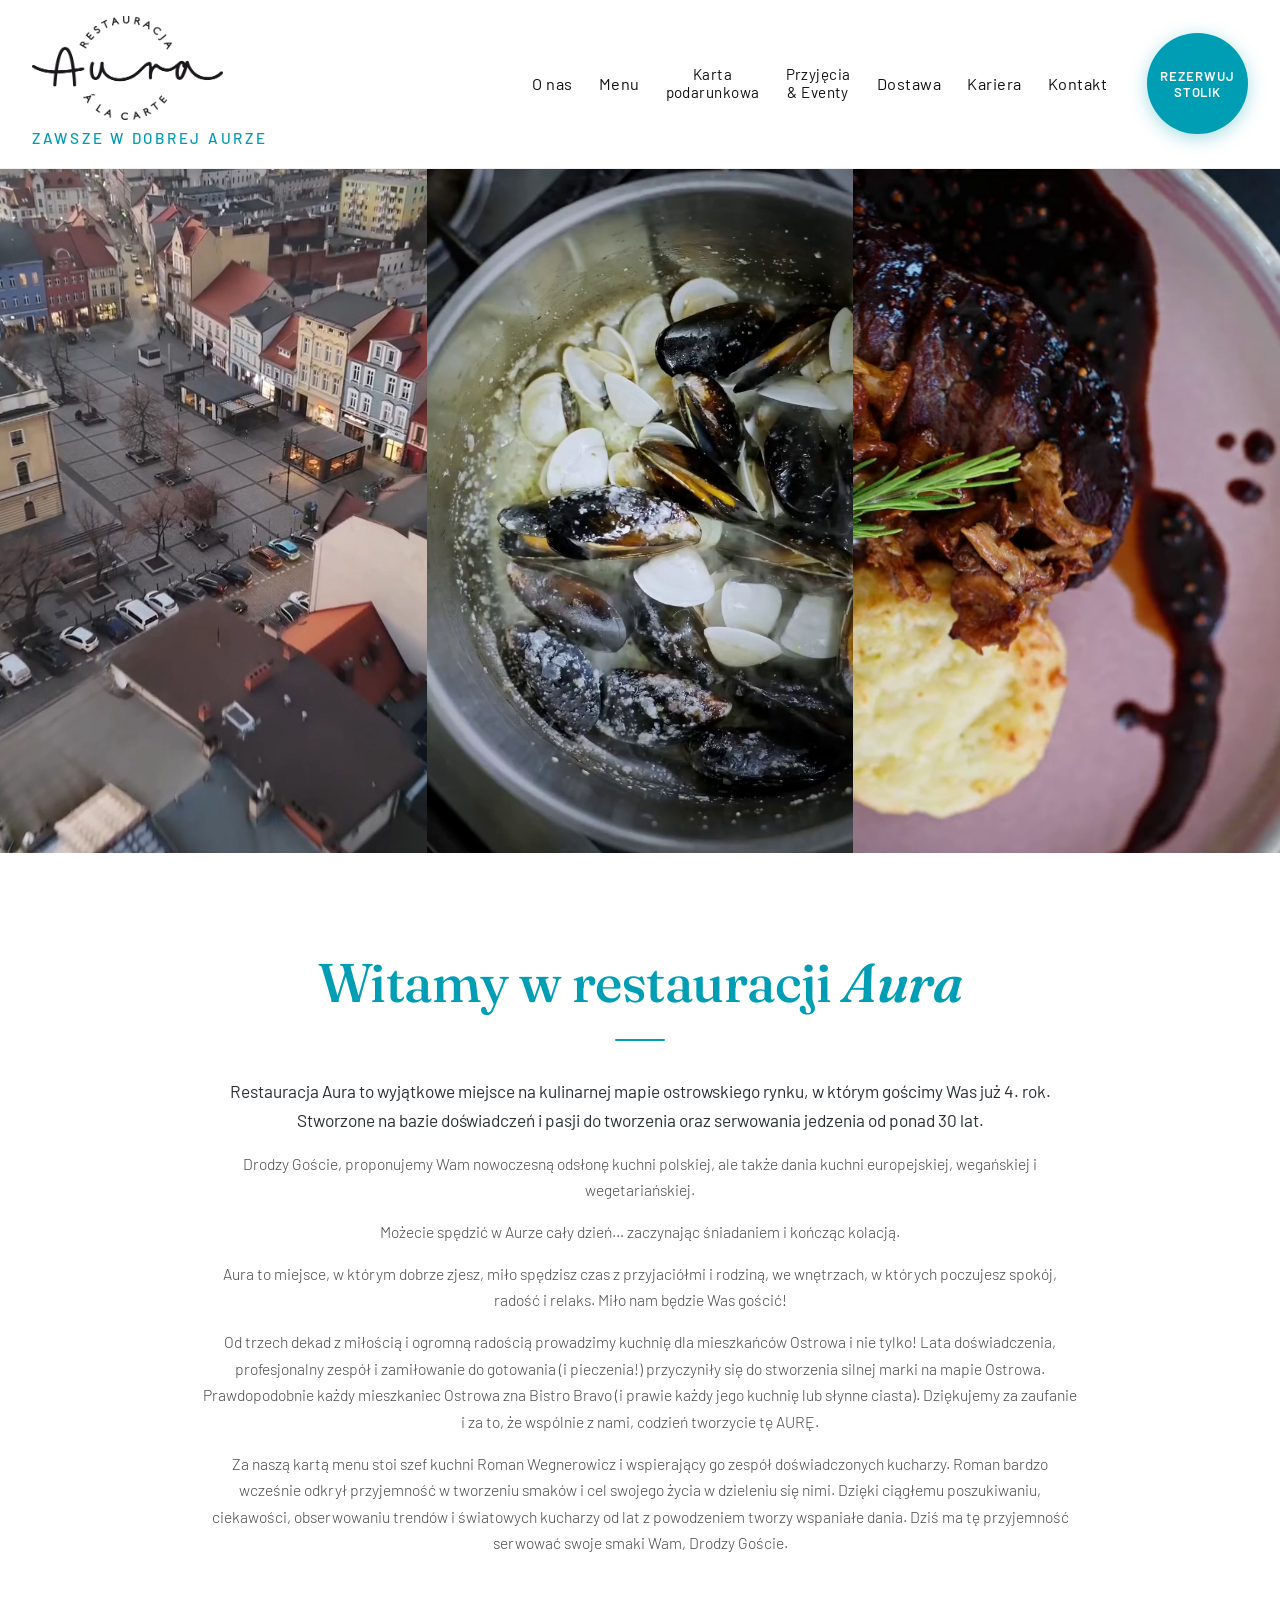
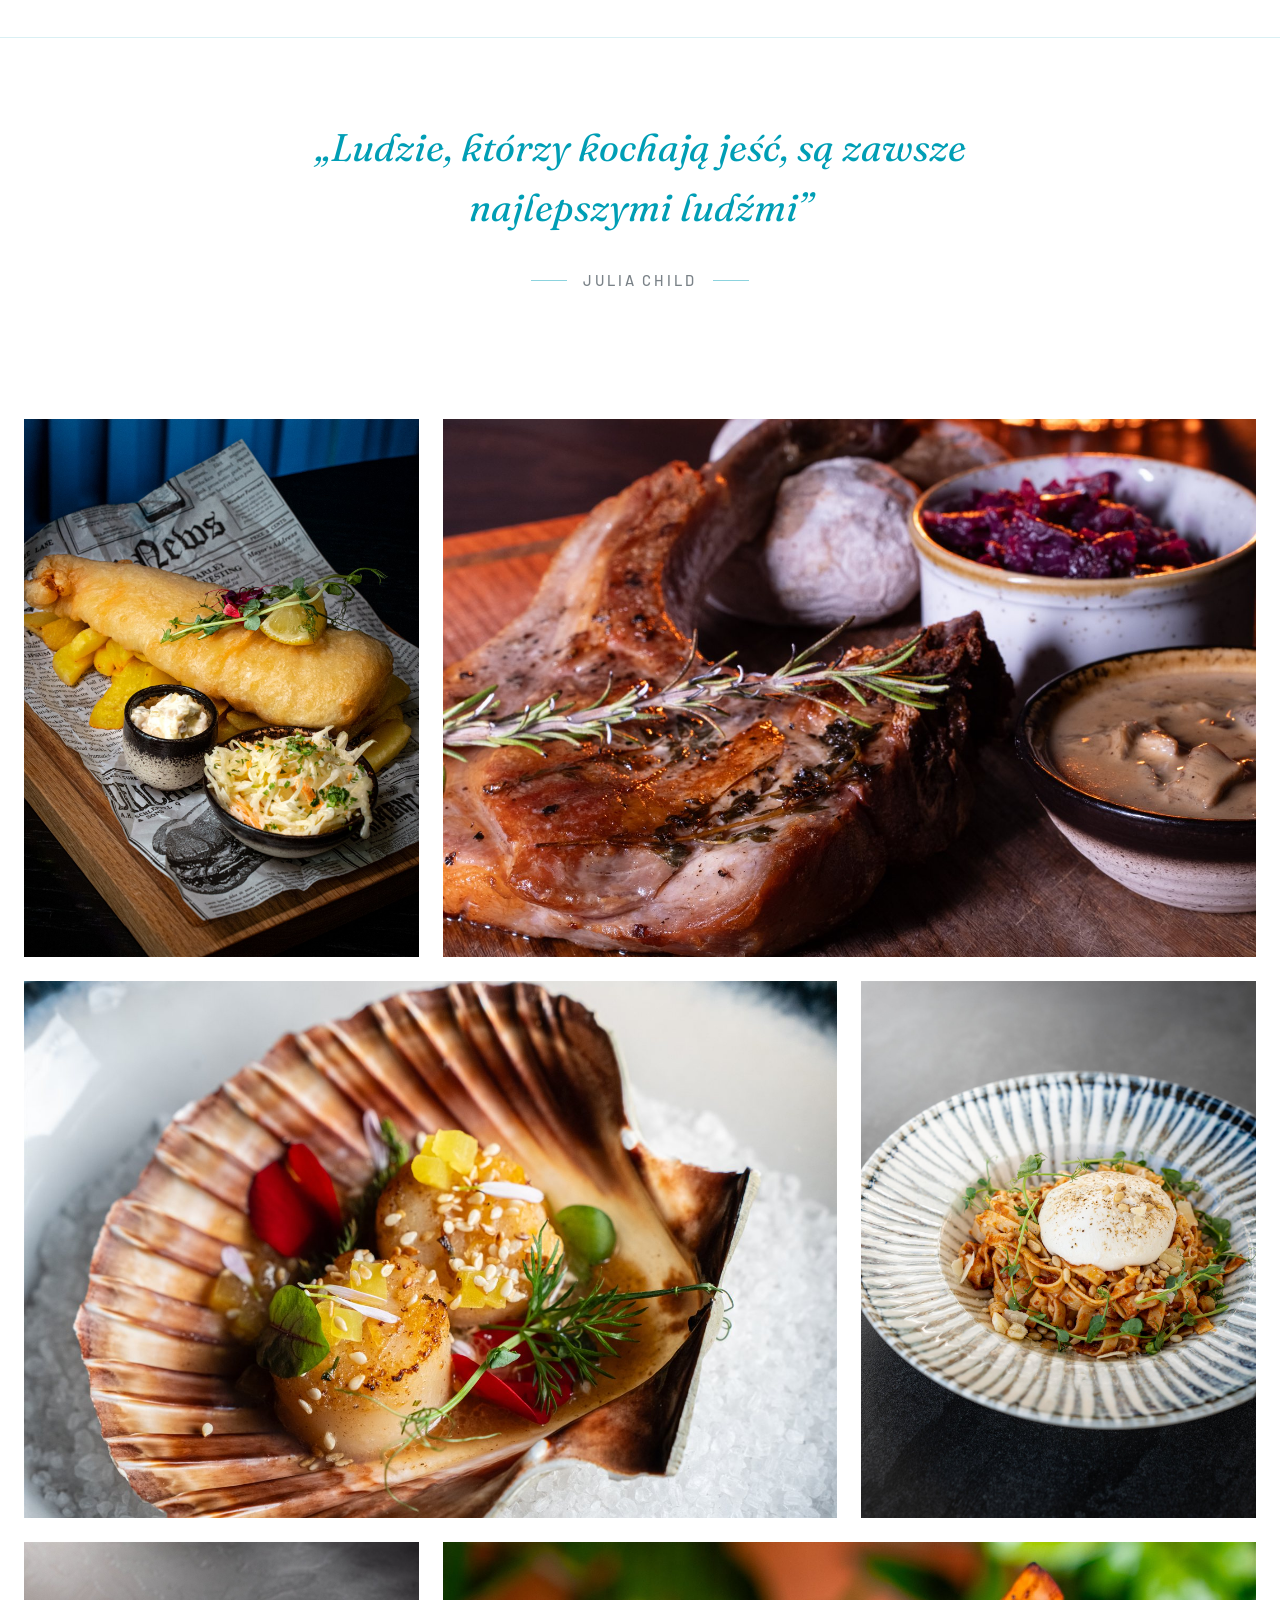
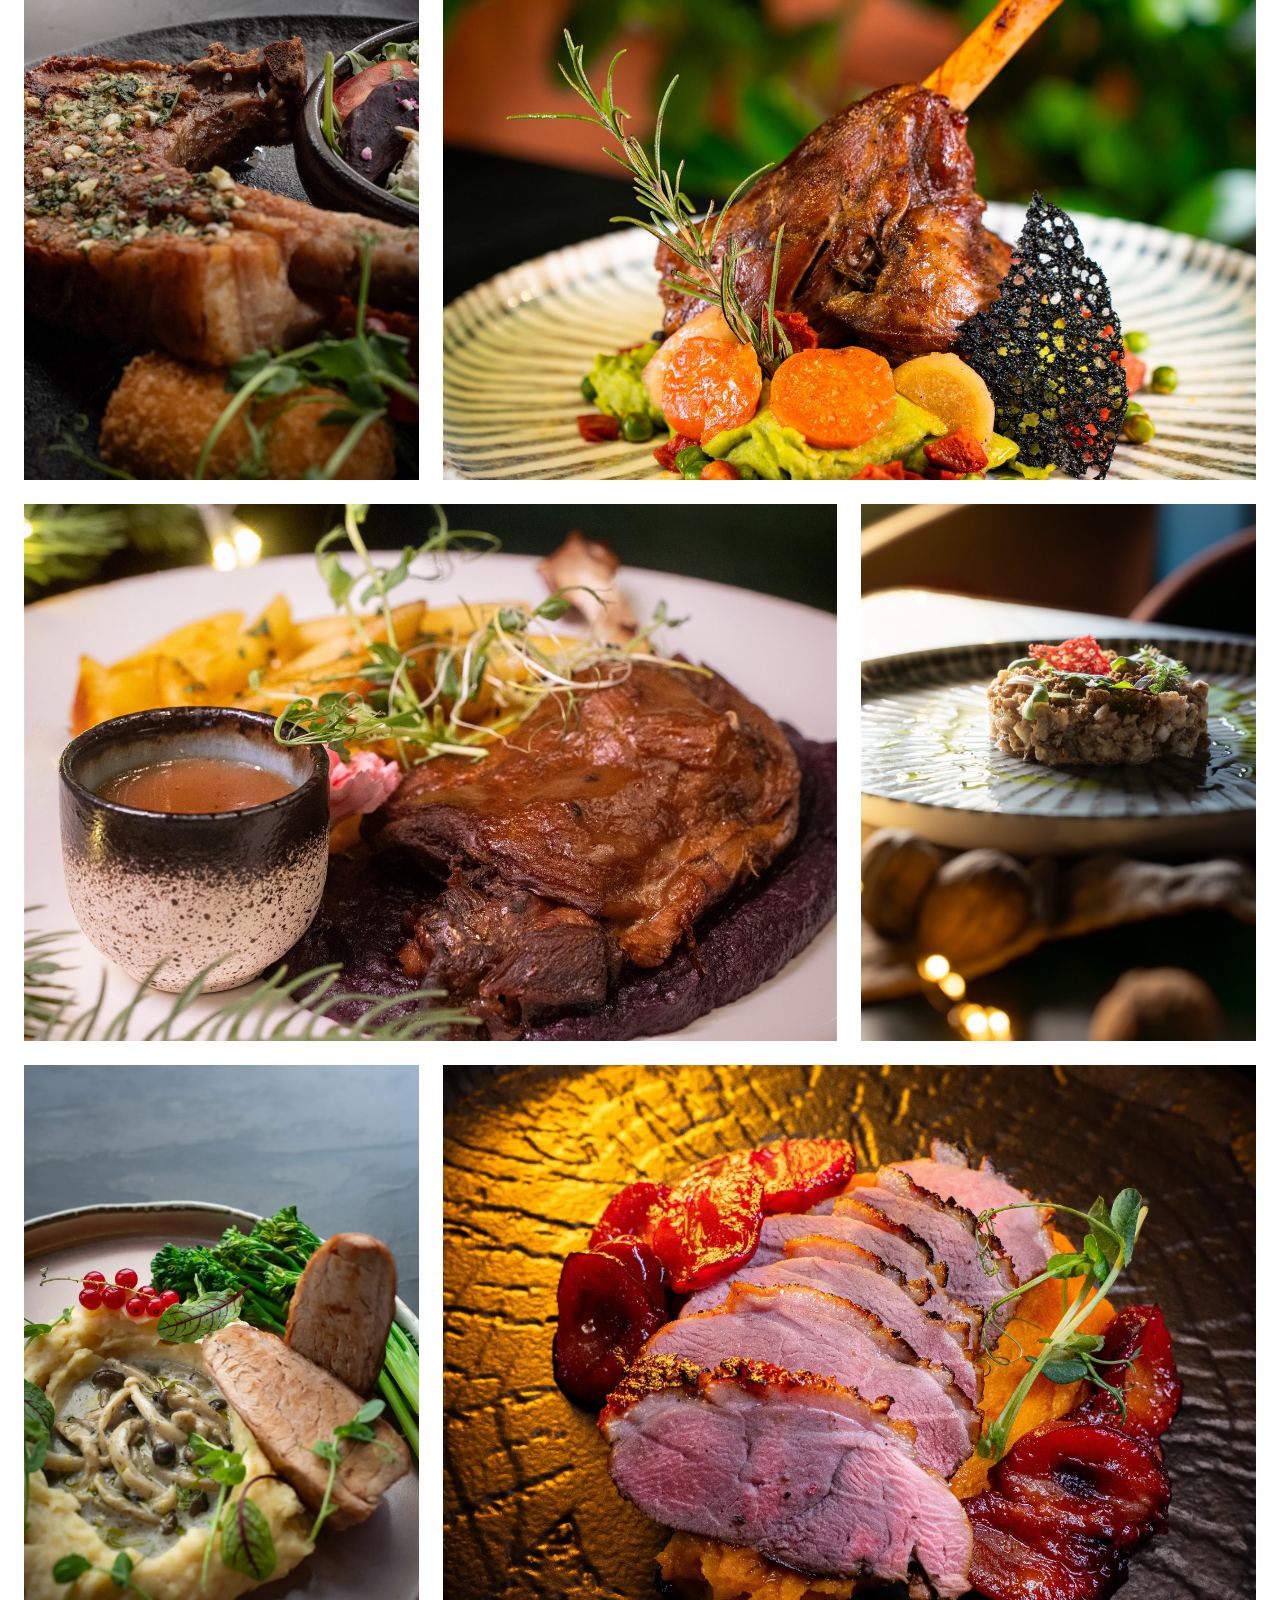
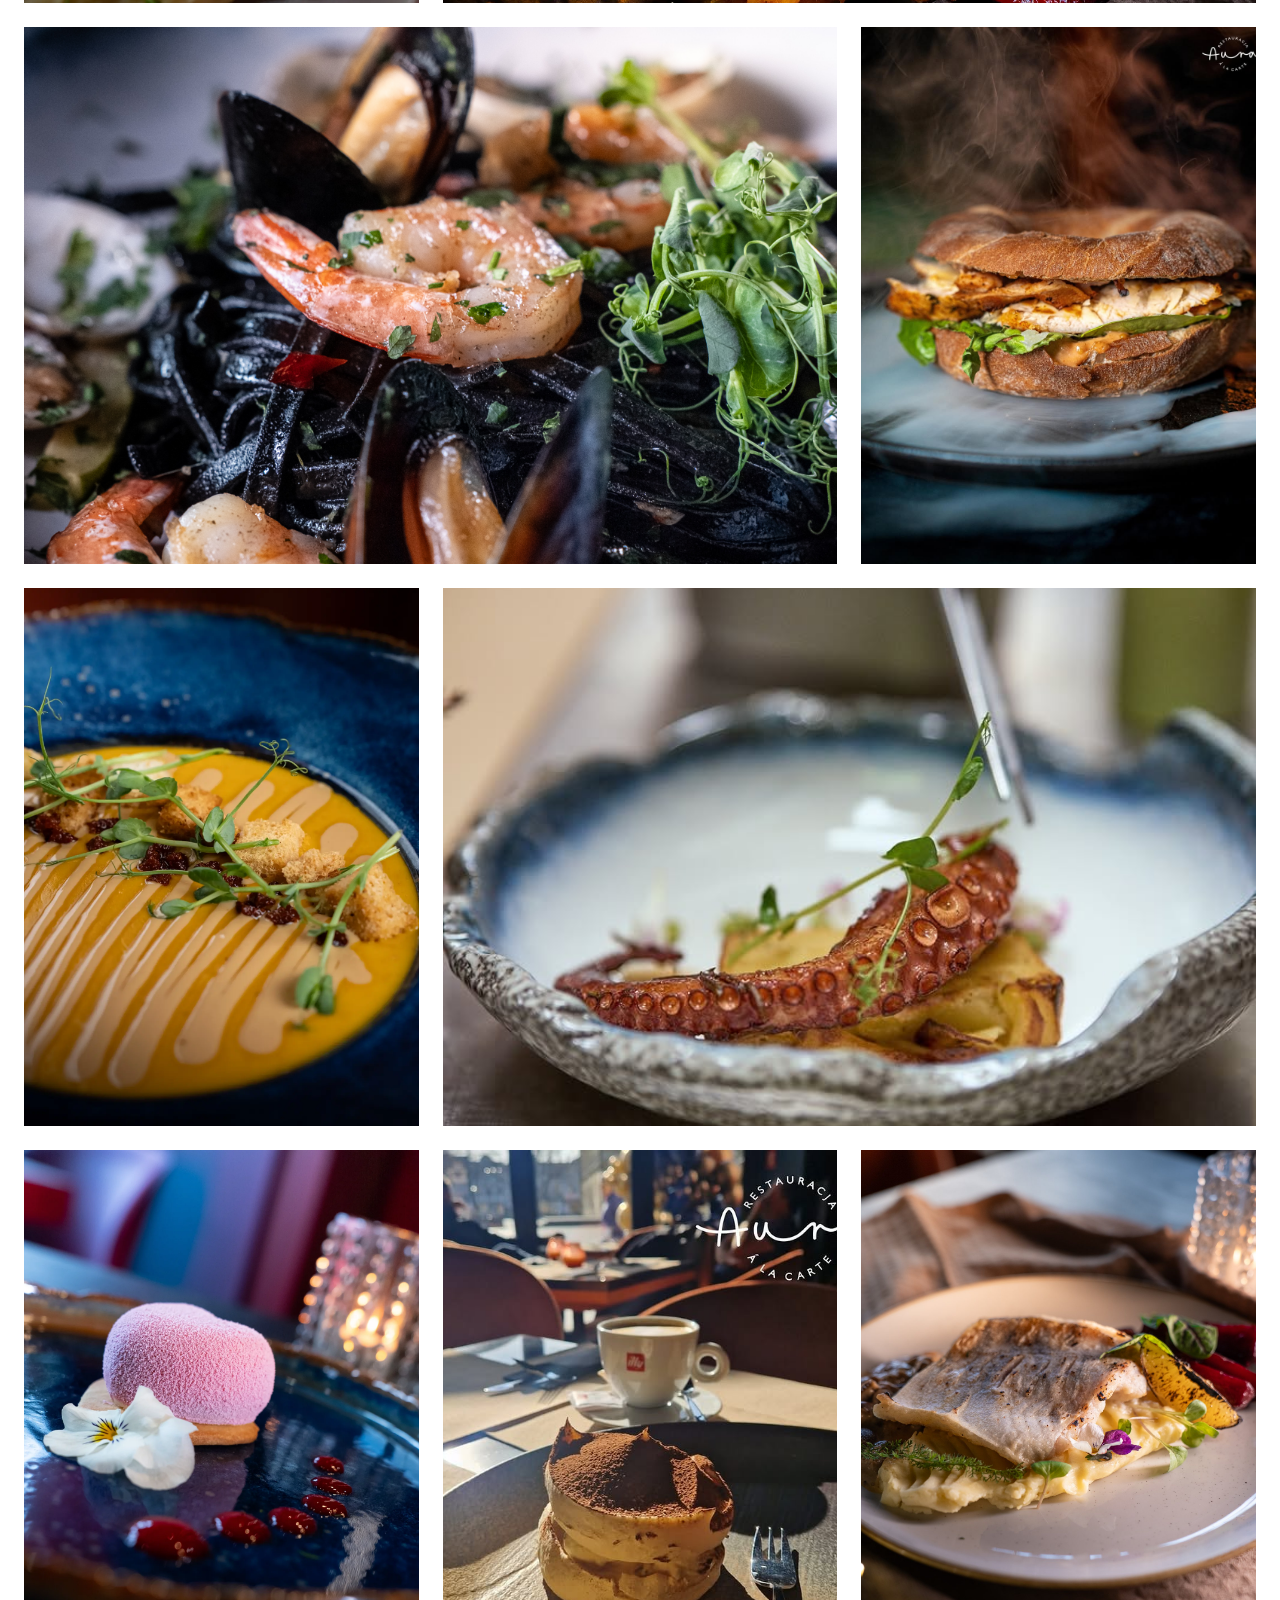
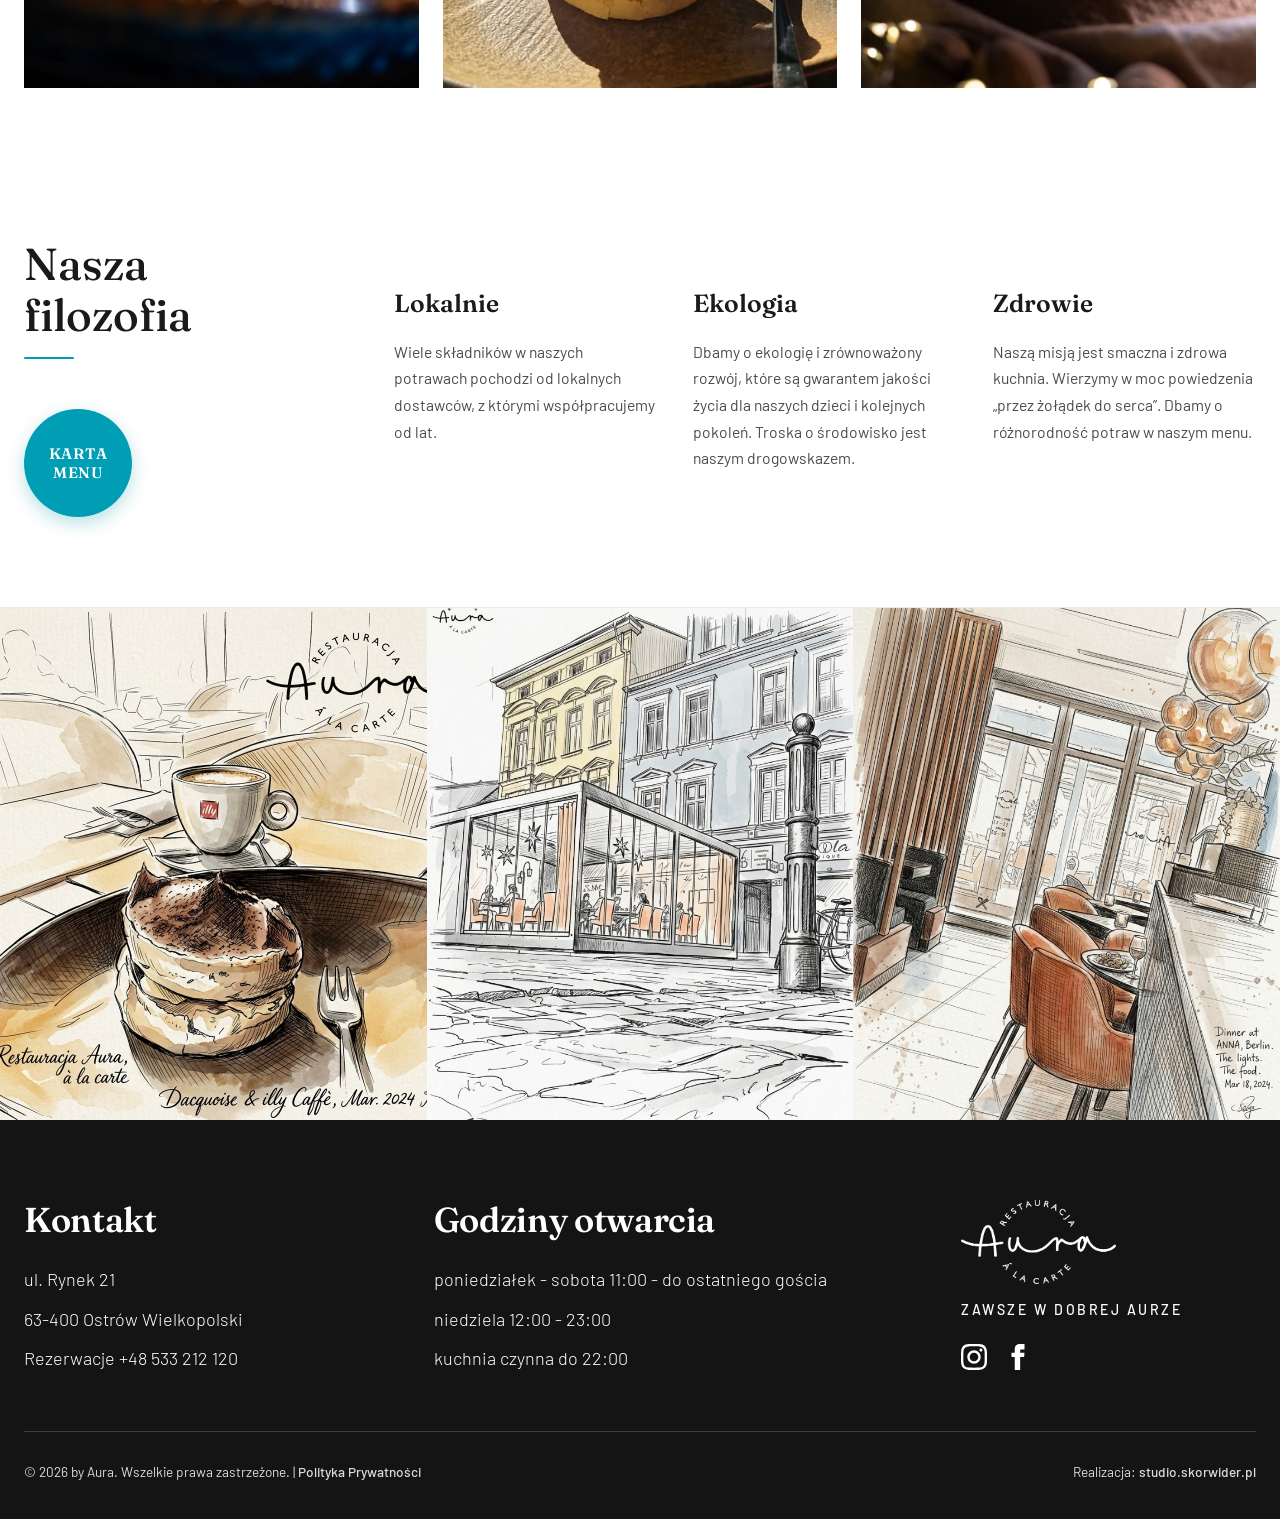
==== commit 908c951b: "Refactor career tabs, clean borderless delivery, update pillars placement and font sizes" ====
--- a/index.html
+++ b/index.html
@@ -153,7 +153,162 @@
     </section>
 
     <!-- =========================================================
-         FILARY KULINARNE: LOKALNIE, EKOLOGIA, ZDROWIE
+         MOZAIKA ZE ZDJĘĆ DAŃ (17 ZDJĘĆ Z FOLDERU NA STRONĘ)
+         Układ jak na https://www.aurarestauracja.pl/witaj
+         ========================================================= -->
+    <section class="photo-mosaic-section" aria-label="Galeria dań i deserów Restauracji Aura">
+      <div class="mosaic-grid">
+
+        <!-- WIERSZ 1: 1 kolumna (wąskie) + 2 kolumny (szerokie) -->
+        <div class="mosaic-item mosaic-item-col-1">
+          <img 
+            src="assets/images/galeria/galeria_06.jpg" 
+            alt="Danie Restauracji Aura" 
+            class="mosaic-img" 
+            loading="lazy">
+        </div>
+
+        <div class="mosaic-item mosaic-item-col-2">
+          <img 
+            src="assets/images/galeria/galeria_07.jpg" 
+            alt="Danie Restauracji Aura" 
+            class="mosaic-img" 
+            loading="lazy">
+        </div>
+
+        <!-- WIERSZ 2: 2 kolumny (szerokie) + 1 kolumna (wąskie) -->
+        <div class="mosaic-item mosaic-item-col-2">
+          <img 
+            src="assets/images/galeria/galeria_04.jpg" 
+            alt="Danie Restauracji Aura" 
+            class="mosaic-img" 
+            loading="lazy">
+        </div>
+
+        <div class="mosaic-item mosaic-item-col-1">
+          <img 
+            src="assets/images/galeria/galeria_08.jpg" 
+            alt="Danie Restauracji Aura" 
+            class="mosaic-img" 
+            loading="lazy">
+        </div>
+
+        <!-- WIERSZ 3: 1 kolumna + 2 kolumny -->
+        <div class="mosaic-item mosaic-item-col-1">
+          <img 
+            src="assets/images/galeria/galeria_09.jpg" 
+            alt="Danie Restauracji Aura" 
+            class="mosaic-img" 
+            loading="lazy">
+        </div>
+
+        <div class="mosaic-item mosaic-item-col-2">
+          <img 
+            src="assets/images/galeria/galeria_03.jpg" 
+            alt="Danie Restauracji Aura" 
+            class="mosaic-img" 
+            loading="lazy">
+        </div>
+
+        <!-- WIERSZ 4: 2 kolumny + 1 kolumna -->
+        <div class="mosaic-item mosaic-item-col-2">
+          <img 
+            src="assets/images/galeria/galeria_10.jpg" 
+            alt="Danie Restauracji Aura" 
+            class="mosaic-img" 
+            loading="lazy">
+        </div>
+
+        <div class="mosaic-item mosaic-item-col-1">
+          <img 
+            src="assets/images/galeria/galeria_11.jpg" 
+            alt="Danie Restauracji Aura" 
+            class="mosaic-img" 
+            loading="lazy">
+        </div>
+
+        <!-- WIERSZ 5: 1 kolumna + 2 kolumny -->
+        <div class="mosaic-item mosaic-item-col-1">
+          <img 
+            src="assets/images/galeria/galeria_17.jpg" 
+            alt="Danie Restauracji Aura" 
+            class="mosaic-img" 
+            loading="lazy">
+        </div>
+
+        <div class="mosaic-item mosaic-item-col-2">
+          <img 
+            src="assets/images/galeria/galeria_16.jpg" 
+            alt="Danie Restauracji Aura" 
+            class="mosaic-img" 
+            loading="lazy">
+        </div>
+
+        <!-- WIERSZ 6: 2 kolumny + 1 kolumna -->
+        <div class="mosaic-item mosaic-item-col-2">
+          <img 
+            src="assets/images/galeria/galeria_05.jpg" 
+            alt="Danie Restauracji Aura" 
+            class="mosaic-img" 
+            loading="lazy">
+        </div>
+
+        <div class="mosaic-item mosaic-item-col-1">
+          <img 
+            src="assets/images/galeria/galeria_13.jpg" 
+            alt="Danie Restauracji Aura" 
+            class="mosaic-img" 
+            loading="lazy">
+        </div>
+
+        <!-- WIERSZ 7: 1 kolumna + 2 kolumny -->
+        <div class="mosaic-item mosaic-item-col-1">
+          <img 
+            src="assets/images/galeria/galeria_01.jpg" 
+            alt="Danie Restauracji Aura" 
+            class="mosaic-img" 
+            loading="lazy">
+        </div>
+
+        <div class="mosaic-item mosaic-item-col-2">
+          <img 
+            src="assets/images/galeria/galeria_15.jpg" 
+            alt="Danie Restauracji Aura" 
+            class="mosaic-img" 
+            loading="lazy">
+        </div>
+
+        <!-- WIERSZ 8: 1 kolumna + 1 kolumna + 1 kolumna (finałowe trio deserów) -->
+        <div class="mosaic-item mosaic-item-col-1">
+          <img 
+            src="assets/images/galeria/galeria_14.jpg" 
+            alt="Deser Restauracji Aura" 
+            class="mosaic-img" 
+            loading="lazy">
+        </div>
+
+        <div class="mosaic-item mosaic-item-col-1">
+          <img 
+            src="assets/images/galeria/galeria_02.jpg" 
+            alt="Deser Restauracji Aura" 
+            class="mosaic-img" 
+            loading="lazy">
+        </div>
+
+        <div class="mosaic-item mosaic-item-col-1">
+          <img 
+            src="assets/images/galeria/galeria_12.jpg" 
+            alt="Deser Restauracji Aura" 
+            class="mosaic-img" 
+            loading="lazy">
+        </div>
+
+      </div>
+    </section>
+
+    <!-- =========================================================
+         FILARY KULINARNE: NASZA FILOZOFIA (LOKALNIE, EKOLOGIA, ZDROWIE)
+         POD ZDJĘCIAMI NAD STOPKĄ I RYSOWANYMI SZKICAMI (JAK NA AURARESTAURACJA.PL)
          ========================================================= -->
     <section class="culinary-pillars-section" aria-label="Filary kulinarne restauracji Aura">
       <div class="pillars-container">
@@ -186,211 +341,6 @@
             <p class="pillar-text">
               Naszą misją jest smaczna i zdrowa kuchnia. Wierzymy w moc powiedzenia „przez żołądek do serca”. Dbamy o różnorodność potraw w naszym menu.
             </p>
-          </div>
-        </div>
-
-      </div>
-    </section>
-
-    <!-- =========================================================
-         MOZAIKA ZE ZDJĘĆ DAŃ (17 ZDJĘĆ Z FOLDERU NA STRONĘ)
-         Układ jak na https://www.aurarestauracja.pl/witaj
-         ========================================================= -->
-    <section class="photo-mosaic-section" aria-label="Galeria dań i deserów Restauracji Aura">
-      <div class="mosaic-grid">
-
-        <!-- WIERSZ 1: 1 kolumna (wąskie) + 2 kolumny (szerokie) -->
-        <div class="mosaic-item mosaic-item-col-1">
-          <img 
-            src="assets/images/galeria/galeria_06.jpg" 
-            alt="Puszyste bułeczki bao z szarpanym mięsem i sosem" 
-            class="mosaic-img" 
-            loading="lazy">
-          <div class="mosaic-overlay">
-            <span class="mosaic-caption">Bułeczki Bao z szarpanym mięsem</span>
-          </div>
-        </div>
-
-        <div class="mosaic-item mosaic-item-col-2">
-          <img 
-            src="assets/images/galeria/galeria_07.jpg" 
-            alt="Domowy makaron z kremową burratą i świeżymi ziołami" 
-            class="mosaic-img" 
-            loading="lazy">
-          <div class="mosaic-overlay">
-            <span class="mosaic-caption">Makaron z kremową burratą</span>
-          </div>
-        </div>
-
-        <!-- WIERSZ 2: 2 kolumny (szerokie) + 1 kolumna (wąskie) -->
-        <div class="mosaic-item mosaic-item-col-2">
-          <img 
-            src="assets/images/galeria/galeria_04.jpg" 
-            alt="Klasyczny tatar wołowy z dodatkami i żółtkiem" 
-            class="mosaic-img" 
-            loading="lazy">
-          <div class="mosaic-overlay">
-            <span class="mosaic-caption">Tatar wołowy à la carte</span>
-          </div>
-        </div>
-
-        <div class="mosaic-item mosaic-item-col-1">
-          <img 
-            src="assets/images/galeria/galeria_08.jpg" 
-            alt="Filet z białej ryby na purée z grillowaną cytryną" 
-            class="mosaic-img" 
-            loading="lazy">
-          <div class="mosaic-overlay">
-            <span class="mosaic-caption">Filet z ryby na aksamitnym purée</span>
-          </div>
-        </div>
-
-        <!-- WIERSZ 3: 1 kolumna + 2 kolumny -->
-        <div class="mosaic-item mosaic-item-col-1">
-          <img 
-            src="assets/images/galeria/galeria_09.jpg" 
-            alt="Tradycyjny tatar śledziowy z aromatycznymi dodatkami" 
-            class="mosaic-img" 
-            loading="lazy">
-          <div class="mosaic-overlay">
-            <span class="mosaic-caption">Tatar ze śledzia na talerzu rzemieślniczym</span>
-          </div>
-        </div>
-
-        <div class="mosaic-item mosaic-item-col-2">
-          <img 
-            src="assets/images/galeria/galeria_03.jpg" 
-            alt="Przegrzebki serwowane w muszli na grubej soli morskiej" 
-            class="mosaic-img" 
-            loading="lazy">
-          <div class="mosaic-overlay">
-            <span class="mosaic-caption">Przegrzebki na soli morskiej</span>
-          </div>
-        </div>
-
-        <!-- WIERSZ 4: 2 kolumny + 1 kolumna -->
-        <div class="mosaic-item mosaic-item-col-2">
-          <img 
-            src="assets/images/galeria/galeria_10.jpg" 
-            alt="Autorskie danie mięsne z redukcją sosu i warzywami" 
-            class="mosaic-img" 
-            loading="lazy">
-          <div class="mosaic-overlay">
-            <span class="mosaic-caption">Danie autorskie Szefa Kuchni</span>
-          </div>
-        </div>
-
-        <div class="mosaic-item mosaic-item-col-1">
-          <img 
-            src="assets/images/galeria/galeria_11.jpg" 
-            alt="Wykwintna przystawka na specjalnej ceramice" 
-            class="mosaic-img" 
-            loading="lazy">
-          <div class="mosaic-overlay">
-            <span class="mosaic-caption">Wykwintne kompozycje smakowe</span>
-          </div>
-        </div>
-
-        <!-- WIERSZ 5: 1 kolumna + 2 kolumny -->
-        <div class="mosaic-item mosaic-item-col-1">
-          <img 
-            src="assets/images/galeria/galeria_17.jpg" 
-            alt="Polędwiczka wieprzowa z grzybami shimeji i purée" 
-            class="mosaic-img" 
-            loading="lazy">
-          <div class="mosaic-overlay">
-            <span class="mosaic-caption">Polędwiczka wieprzowa & grzyby shimeji</span>
-          </div>
-        </div>
-
-        <div class="mosaic-item mosaic-item-col-2">
-          <img 
-            src="assets/images/galeria/galeria_16.jpg" 
-            alt="Chrupiąca pierś z kaczki z sosem owocowym" 
-            class="mosaic-img" 
-            loading="lazy">
-          <div class="mosaic-overlay">
-            <span class="mosaic-caption">Pierś z kaczki z sosem</span>
-          </div>
-        </div>
-
-        <!-- WIERSZ 6: 2 kolumny + 1 kolumna -->
-        <div class="mosaic-item mosaic-item-col-2">
-          <img 
-            src="assets/images/galeria/galeria_05.jpg" 
-            alt="Danie główne - precyzja i estetyka podania" 
-            class="mosaic-img" 
-            loading="lazy">
-          <div class="mosaic-overlay">
-            <span class="mosaic-caption">Kompozycja kulinarna Aura</span>
-          </div>
-        </div>
-
-        <div class="mosaic-item mosaic-item-col-1">
-          <img 
-            src="assets/images/galeria/galeria_13.jpg" 
-            alt="Grillowany soczysty kurczak z młodymi warzywami" 
-            class="mosaic-img" 
-            loading="lazy">
-          <div class="mosaic-overlay">
-            <span class="mosaic-caption">Grillowany kurczak z warzywami</span>
-          </div>
-        </div>
-
-        <!-- WIERSZ 7: 1 kolumna + 2 kolumny -->
-        <div class="mosaic-item mosaic-item-col-1">
-          <img 
-            src="assets/images/galeria/galeria_01.jpg" 
-            alt="Aksamitny krem z dyni z pestkami i oliwą ziołową" 
-            class="mosaic-img" 
-            loading="lazy">
-          <div class="mosaic-overlay">
-            <span class="mosaic-caption">Aksamitny krem z dyni</span>
-          </div>
-        </div>
-
-        <div class="mosaic-item mosaic-item-col-2">
-          <img 
-            src="assets/images/galeria/galeria_15.jpg" 
-            alt="Grillowane macki ośmiornicy z dodatkami" 
-            class="mosaic-img" 
-            loading="lazy">
-          <div class="mosaic-overlay">
-            <span class="mosaic-caption">Grillowana ośmiornica</span>
-          </div>
-        </div>
-
-        <!-- WIERSZ 8: 1 kolumna + 1 kolumna + 1 kolumna (finałowe trio deserów i kunsztu) -->
-        <div class="mosaic-item mosaic-item-col-1">
-          <img 
-            src="assets/images/galeria/galeria_14.jpg" 
-            alt="Mus z białej czekolady z sosem malinowym" 
-            class="mosaic-img" 
-            loading="lazy">
-          <div class="mosaic-overlay">
-            <span class="mosaic-caption">Mus z białej czekolady</span>
-          </div>
-        </div>
-
-        <div class="mosaic-item mosaic-item-col-1">
-          <img 
-            src="assets/images/galeria/galeria_02.jpg" 
-            alt="Tort Dacquoise z kremem kawowym i orzechami" 
-            class="mosaic-img" 
-            loading="lazy">
-          <div class="mosaic-overlay">
-            <span class="mosaic-caption">Dacquoise z aromatyczną kawą</span>
-          </div>
-        </div>
-
-        <div class="mosaic-item mosaic-item-col-1">
-          <img 
-            src="assets/images/galeria/galeria_12.jpg" 
-            alt="Wykwintny deser z owocami leśnymi" 
-            class="mosaic-img" 
-            loading="lazy">
-          <div class="mosaic-overlay">
-            <span class="mosaic-caption">Kunszt cukierniczy Aura</span>
           </div>
         </div>
 
--- a/assets/css/style.css
+++ b/assets/css/style.css
@@ -366,17 +366,18 @@
 .about-intro-text {
   display: flex;
   flex-direction: column;
-  gap: 22px;
-  font-size: 1.15rem;
+  gap: 15px;
+  font-size: 0.98rem;
   font-weight: 300;
-  line-height: 1.85;
+  line-height: 1.7;
   color: #4a4a4a;
 }
 
 .about-lead {
-  font-size: 1.24rem;
-  font-weight: 300;
+  font-size: 1.08rem;
+  font-weight: 400;
   color: #2b3035;
+  line-height: 1.7;
 }
 
 
@@ -1816,34 +1817,42 @@
   gap: 36px;
 }
 
-.career-job-card {
-  background: #ffffff;
-  border: 1px solid #e7e2d8;
-  border-radius: 14px;
-  padding: 40px 44px;
-  box-shadow: 0 4px 20px rgba(0, 0, 0, 0.03);
-  transition: transform 0.25s ease, box-shadow 0.25s ease;
-}
-
-.career-job-card:hover {
-  transform: translateY(-2px);
-  box-shadow: 0 8px 28px rgba(0, 0, 0, 0.06);
-}
-
-.career-card-top {
+.career-panels-wrapper {
+  display: flex;
+  flex-direction: column;
+}
+
+.career-job-panel {
+  display: none;
+  background: transparent;
+  border: none;
+  padding: 10px 0 30px;
+}
+
+.career-job-panel.active {
+  display: block;
+  animation: fadeIn 0.3s ease;
+}
+
+@keyframes fadeIn {
+  from { opacity: 0; transform: translateY(6px); }
+  to { opacity: 1; transform: translateY(0); }
+}
+
+.career-card-top-clean {
   display: flex;
   justify-content: space-between;
   align-items: flex-start;
   flex-wrap: wrap;
   gap: 16px;
-  border-bottom: 1px solid #ede8e1;
+  border-bottom: 1px solid rgba(0, 0, 0, 0.08);
   padding-bottom: 22px;
   margin-bottom: 26px;
 }
 
 .career-job-title {
   font-family: var(--font-heading);
-  font-size: clamp(1.6rem, 2.2vw, 2rem);
+  font-size: clamp(1.8rem, 2.5vw, 2.2rem);
   font-weight: 600;
   color: #1a1a1a;
   margin: 0;
@@ -1887,7 +1896,7 @@
 
 .career-block-title {
   font-family: var(--font-main);
-  font-size: 1.08rem;
+  font-size: 1.1rem;
   font-weight: 600;
   color: #222222;
   margin-bottom: 12px;
@@ -1916,25 +1925,30 @@
   margin-bottom: 8px;
 }
 
-.career-relocation-box {
-  background: #fffdf9;
-  border: 1px solid #f0e6d4;
-  border-radius: 8px;
-  padding: 18px 22px;
-  margin: 20px 0;
-}
-
-.career-apply-box {
-  background: #f5f8f8;
-  border: 1px solid #dce8e7;
-  border-radius: 10px;
-  padding: 22px 28px;
+.career-relocation-clean {
+  background: transparent;
+  border-left: 3px solid var(--aura-teal);
+  padding: 14px 0 14px 20px;
+  margin: 24px 0;
+}
+
+.career-apply-clean {
+  background: transparent;
+  border-top: 1px solid rgba(0, 0, 0, 0.08);
+  padding: 24px 0 0;
   margin-top: 28px;
   display: flex;
   justify-content: space-between;
   align-items: center;
   flex-wrap: wrap;
   gap: 18px;
+}
+
+.career-job-card {
+  background: transparent;
+  border: none;
+  padding: 10px 0 30px;
+  box-shadow: none;
 }
 
 .career-apply-info h4 {
@@ -2064,11 +2078,12 @@
 
 /* =========================================================
    FILARY KULINARNE: LOKALNIE, EKOLOGIA, ZDROWIE
+   (DOKŁADNIE JAK NA STRONIE AURARESTAURACJA.PL - BEZ RAMEK, BEZ BEŻU)
    ========================================================= */
 .culinary-pillars-section {
-  padding: 80px 24px 60px;
-  background-color: #f7f5f0;
-  border-top: 1px solid #ede8e1;
+  padding: 80px 24px 90px;
+  background-color: #ffffff;
+  border-top: none;
 }
 
 .pillars-container {
@@ -2128,26 +2143,25 @@
 .pillars-cards-col {
   display: grid;
   grid-template-columns: repeat(3, 1fr);
-  gap: 32px;
+  gap: 36px;
 }
 
 .pillar-card {
-  background: #ffffff;
-  border: 1px solid #e7e2d8;
-  border-radius: 8px;
-  padding: 32px 26px;
-  box-shadow: 0 4px 16px rgba(0, 0, 0, 0.03);
-  transition: transform 0.3s ease, box-shadow 0.3s ease;
+  background: transparent;
+  border: none;
+  border-radius: 0;
+  padding: 0;
+  box-shadow: none;
 }
 
 .pillar-card:hover {
-  transform: translateY(-3px);
-  box-shadow: 0 8px 24px rgba(0, 0, 0, 0.06);
+  transform: none;
+  box-shadow: none;
 }
 
 .pillar-title {
   font-family: var(--font-heading);
-  font-size: 1.5rem;
+  font-size: 1.55rem;
   font-weight: 600;
   color: #1a1a1a;
   margin: 0 0 14px;
@@ -2172,6 +2186,7 @@
   }
   .pillars-cards-col {
     grid-template-columns: 1fr;
+    gap: 28px;
   }
 }
 
@@ -2180,8 +2195,8 @@
    ========================================================= */
 .photo-mosaic-section {
   width: 100%;
-  padding: 30px 24px 90px;
-  background-color: #f7f5f0;
+  padding: 30px 24px 70px;
+  background-color: #ffffff;
 }
 
 .mosaic-grid {
@@ -2196,9 +2211,9 @@
 .mosaic-item {
   position: relative;
   overflow: hidden;
-  border-radius: 4px;
-  background-color: #e8e3da;
-  box-shadow: 0 4px 18px rgba(0, 0, 0, 0.04);
+  border-radius: 0;
+  background-color: #f2f0ec;
+  box-shadow: none;
 }
 
 .mosaic-item-col-1 {
@@ -2283,221 +2298,263 @@
 }
 
 /* =========================================================
-   PODSTRONA DOSTAWA (dostawa.html)
+   PODSTRONA DOSTAWA (dostawa.html) - CZYSTY UKŁAD BEZ RAMEK I BEŻU
    ========================================================= */
-.delivery-page .page-hero-section {
-  padding: 130px 24px 40px;
-  text-align: center;
+.delivery-page {
+  background-color: #ffffff;
+}
+
+.delivery-main-content {
+  padding-top: 0;
+  margin-top: 0;
+}
+
+.delivery-clean-section {
+  width: 100%;
   background: #ffffff;
-}
-
-.delivery-sublead {
-  max-width: 680px;
-  margin: 18px auto 0;
-  font-family: var(--font-main);
-  font-size: 1.12rem;
-  line-height: 1.7;
-  color: #555555;
-}
-
-.delivery-details-section {
-  padding: 20px 24px 90px;
-  background: #ffffff;
-}
-
-.delivery-content-grid {
-  max-width: 1140px;
+  padding: 0;
+  margin: 0;
+  border-bottom: 1px solid rgba(0, 0, 0, 0.06);
+}
+
+.delivery-clean-grid {
+  display: grid;
+  grid-template-columns: minmax(360px, 460px) 1fr;
+  align-items: stretch;
+  width: 100%;
+  max-width: 1440px;
   margin: 0 auto;
-  display: grid;
-  grid-template-columns: 420px 1fr;
-  gap: 54px;
-  align-items: start;
-}
-
-.delivery-video-column {
-  display: flex;
-  flex-direction: column;
-  gap: 14px;
-}
-
-.delivery-video-card {
+}
+
+.delivery-video-wrapper {
+  position: relative;
   width: 100%;
-  border-radius: 12px;
-  overflow: hidden;
-  box-shadow: 0 16px 44px rgba(0, 0, 0, 0.12);
+  height: 100%;
+  min-height: 640px;
+  max-height: 840px;
   background-color: #000000;
   line-height: 0;
-}
-
-.delivery-video-caption {
-  text-align: center;
-  font-size: 0.92rem;
-  color: #777e85;
-  font-style: italic;
-}
-
-.delivery-info-column {
+  overflow: hidden;
+  border-radius: 0 !important;
+  margin: 0;
+  padding: 0;
+}
+
+.delivery-video-flush {
+  width: 100%;
+  height: 100%;
+  object-fit: cover;
+  object-position: center;
+  display: block;
+  border-radius: 0 !important;
+}
+
+.delivery-text-wrapper {
+  padding: 60px 48px 60px 56px;
   display: flex;
   flex-direction: column;
-  gap: 32px;
-}
-
-.delivery-order-box {
-  background: #fbf9f6;
-  border: 1px solid #eae4d8;
-  border-radius: 12px;
-  padding: 34px 38px;
-}
-
-.delivery-order-title {
+  justify-content: center;
+  background: #ffffff;
+}
+
+.delivery-text-header {
+  margin-bottom: 24px;
+}
+
+.delivery-heading {
   font-family: var(--font-heading);
-  font-size: 2rem;
+  font-size: clamp(2.3rem, 3.8vw, 3.2rem);
+  font-weight: 500;
+  color: var(--aura-teal);
+  letter-spacing: -0.01em;
+  line-height: 1.2;
+  margin: 0;
+}
+
+.delivery-text-content {
+  display: flex;
+  flex-direction: column;
+  gap: 18px;
+  font-family: var(--font-main);
+  font-size: 0.98rem;
+  font-weight: 300;
+  line-height: 1.75;
+  color: #4a4a4a;
+  max-width: 680px;
+}
+
+.delivery-lead {
+  font-size: 1.15rem;
+  font-weight: 400;
+  line-height: 1.7;
+  color: #222222;
+}
+
+.delivery-actions-clean {
+  display: flex;
+  gap: 16px;
+  flex-wrap: wrap;
+  align-items: center;
+  margin: 10px 0 16px 0;
+}
+
+.btn-delivery-clean-call {
+  display: inline-flex;
+  align-items: center;
+  gap: 10px;
+  background: var(--aura-teal);
+  color: #ffffff;
+  padding: 13px 24px;
+  border-radius: 30px;
+  text-decoration: none;
+  font-size: 0.95rem;
+  font-weight: 500;
+  transition: transform 0.25s ease, background-color 0.25s ease, box-shadow 0.25s ease;
+  box-shadow: 0 4px 14px rgba(0, 158, 181, 0.25);
+}
+
+.btn-delivery-clean-call:hover {
+  background: #007c8f;
+  color: #ffffff;
+  transform: translateY(-2px);
+  box-shadow: 0 6px 18px rgba(0, 158, 181, 0.35);
+}
+
+.btn-delivery-clean-menu {
+  display: inline-flex;
+  align-items: center;
+  gap: 8px;
+  background: #1f2326;
+  color: #ffffff;
+  padding: 13px 24px;
+  border-radius: 30px;
+  text-decoration: none;
+  font-size: 0.95rem;
+  font-weight: 500;
+  transition: transform 0.25s ease, background-color 0.25s ease;
+}
+
+.btn-delivery-clean-menu:hover {
+  background: #363b40;
+  color: #ffffff;
+  transform: translateY(-2px);
+}
+
+.delivery-info-blocks {
+  display: flex;
+  flex-direction: column;
+  gap: 16px;
+  margin-top: 10px;
+  border-top: 1px solid rgba(0, 0, 0, 0.07);
+  padding-top: 20px;
+}
+
+.delivery-info-block {
+  background: transparent;
+  border: none;
+  padding: 0;
+}
+
+.delivery-info-title {
+  font-family: var(--font-heading);
+  font-size: 1.18rem;
   font-weight: 600;
   color: #1a1a1a;
-  margin: 0 0 10px;
-}
-
-.delivery-order-desc {
-  font-size: 1.05rem;
-  line-height: 1.75;
-  color: #444444;
-  margin: 16px 0 24px;
-}
-
-.delivery-cta-buttons {
-  display: flex;
-  gap: 16px;
-  flex-wrap: wrap;
-}
-
-.btn-delivery-call,
-.btn-delivery-menu {
-  display: inline-flex;
-  align-items: center;
-  gap: 12px;
-  padding: 14px 24px;
-  border-radius: 30px;
-  text-decoration: none;
-  transition: transform 0.25s ease, box-shadow 0.25s ease;
-}
-
-.btn-delivery-call {
-  background: var(--aura-teal);
-  color: #ffffff;
-  box-shadow: 0 6px 20px rgba(0, 142, 161, 0.28);
-}
-
-.btn-delivery-call:hover {
-  background: #007687;
-  color: #ffffff;
-  transform: translateY(-2px);
-  box-shadow: 0 8px 24px rgba(0, 142, 161, 0.38);
-}
-
-.btn-delivery-menu {
-  background: #1a1a1a;
-  color: #ffffff;
-  box-shadow: 0 6px 20px rgba(0, 0, 0, 0.15);
-}
-
-.btn-delivery-menu:hover {
-  background: #333333;
-  color: #ffffff;
-  transform: translateY(-2px);
-  box-shadow: 0 8px 24px rgba(0, 0, 0, 0.25);
-}
-
-.btn-delivery-call .btn-text,
-.btn-delivery-menu .btn-text {
-  display: flex;
-  flex-direction: column;
-  line-height: 1.25;
-}
-
-.btn-delivery-call .btn-text small,
-.btn-delivery-menu .btn-text small {
-  font-size: 0.75rem;
-  opacity: 0.85;
-  text-transform: uppercase;
-  letter-spacing: 0.05em;
-}
-
-.btn-delivery-call .btn-text strong,
-.btn-delivery-menu .btn-text strong {
-  font-size: 1.08rem;
-  font-weight: 600;
-}
-
-.delivery-features-grid {
-  display: flex;
-  flex-direction: column;
-  gap: 18px;
-}
-
-.delivery-feature-item {
-  display: flex;
-  gap: 18px;
-  align-items: flex-start;
-  background: #ffffff;
-  border: 1px solid #ede8e1;
-  border-radius: 10px;
-  padding: 20px 24px;
-}
-
-.feature-icon {
-  font-size: 1.8rem;
-  line-height: 1;
-}
-
-.feature-content h3 {
-  font-family: var(--font-heading);
-  font-size: 1.2rem;
-  font-weight: 600;
-  color: #1a1a1a;
-  margin: 0 0 6px;
-}
-
-.feature-content p {
+  margin: 0 0 4px 0;
+}
+
+.delivery-info-block p {
+  margin: 0;
   font-size: 0.95rem;
   line-height: 1.6;
   color: #555555;
-  margin: 0 0 4px;
-}
-
-@media (max-width: 900px) {
-  .delivery-content-grid {
+}
+
+@media (max-width: 991px) {
+  .delivery-clean-grid {
     grid-template-columns: 1fr;
-    gap: 36px;
-  }
-  .delivery-video-column {
-    max-width: 440px;
-    margin: 0 auto;
+  }
+  .delivery-video-wrapper {
+    min-height: 480px;
+    max-height: 560px;
+  }
+  .delivery-text-wrapper {
+    padding: 40px 24px 60px;
   }
 }
 
 /* =========================================================
-   PODSTRONA KARIERA (kariera.html)
+   PODSTRONA KARIERA (kariera.html) - CZYSTY UKŁAD BEZ RAMEK I BEŻU
    ========================================================= */
+.career-page {
+  background-color: #ffffff;
+}
+
 .career-page .page-hero-section {
-  padding: 130px 24px 30px;
-  text-align: center;
-  background: #fbf9f6;
+  padding: 120px 24px 20px;
+  text-align: center;
+  background: #ffffff;
 }
 
 .career-page-lead {
   max-width: 820px;
   margin: 20px auto 0;
   font-family: var(--font-main);
+  font-size: 1.05rem;
+  line-height: 1.75;
+  color: #555555;
+  font-weight: 300;
+}
+
+.career-nav-sticky-section {
+  padding: 10px 24px 24px;
+  background: #ffffff;
+  text-align: center;
+}
+
+.career-categories-nav {
+  display: inline-block;
+  margin: 0 auto;
+}
+
+.career-tab-btn {
+  background: transparent;
+  border: none;
+  font-family: var(--font-main);
   font-size: 1.08rem;
-  line-height: 1.8;
-  color: #555555;
   font-weight: 400;
+  color: #333333;
+  cursor: pointer;
+  padding: 6px 12px;
+  transition: var(--transition);
+  position: relative;
+  letter-spacing: 0.02em;
+  white-space: nowrap;
+}
+
+.career-tab-btn:hover {
+  color: var(--aura-teal);
+}
+
+.career-tab-btn.active {
+  color: var(--aura-teal);
+  font-weight: 500;
+}
+
+.career-tab-btn.active::after {
+  content: '';
+  position: absolute;
+  bottom: -2px;
+  left: 0;
+  width: 100%;
+  height: 2px;
+  background-color: var(--aura-teal);
 }
 
 .career-section-standalone {
-  padding: 20px 24px 90px;
-  background-color: #fbf9f6;
-}
-
-
-
+  padding: 10px 24px 90px;
+  background-color: #ffffff;
+}
+
+
+
